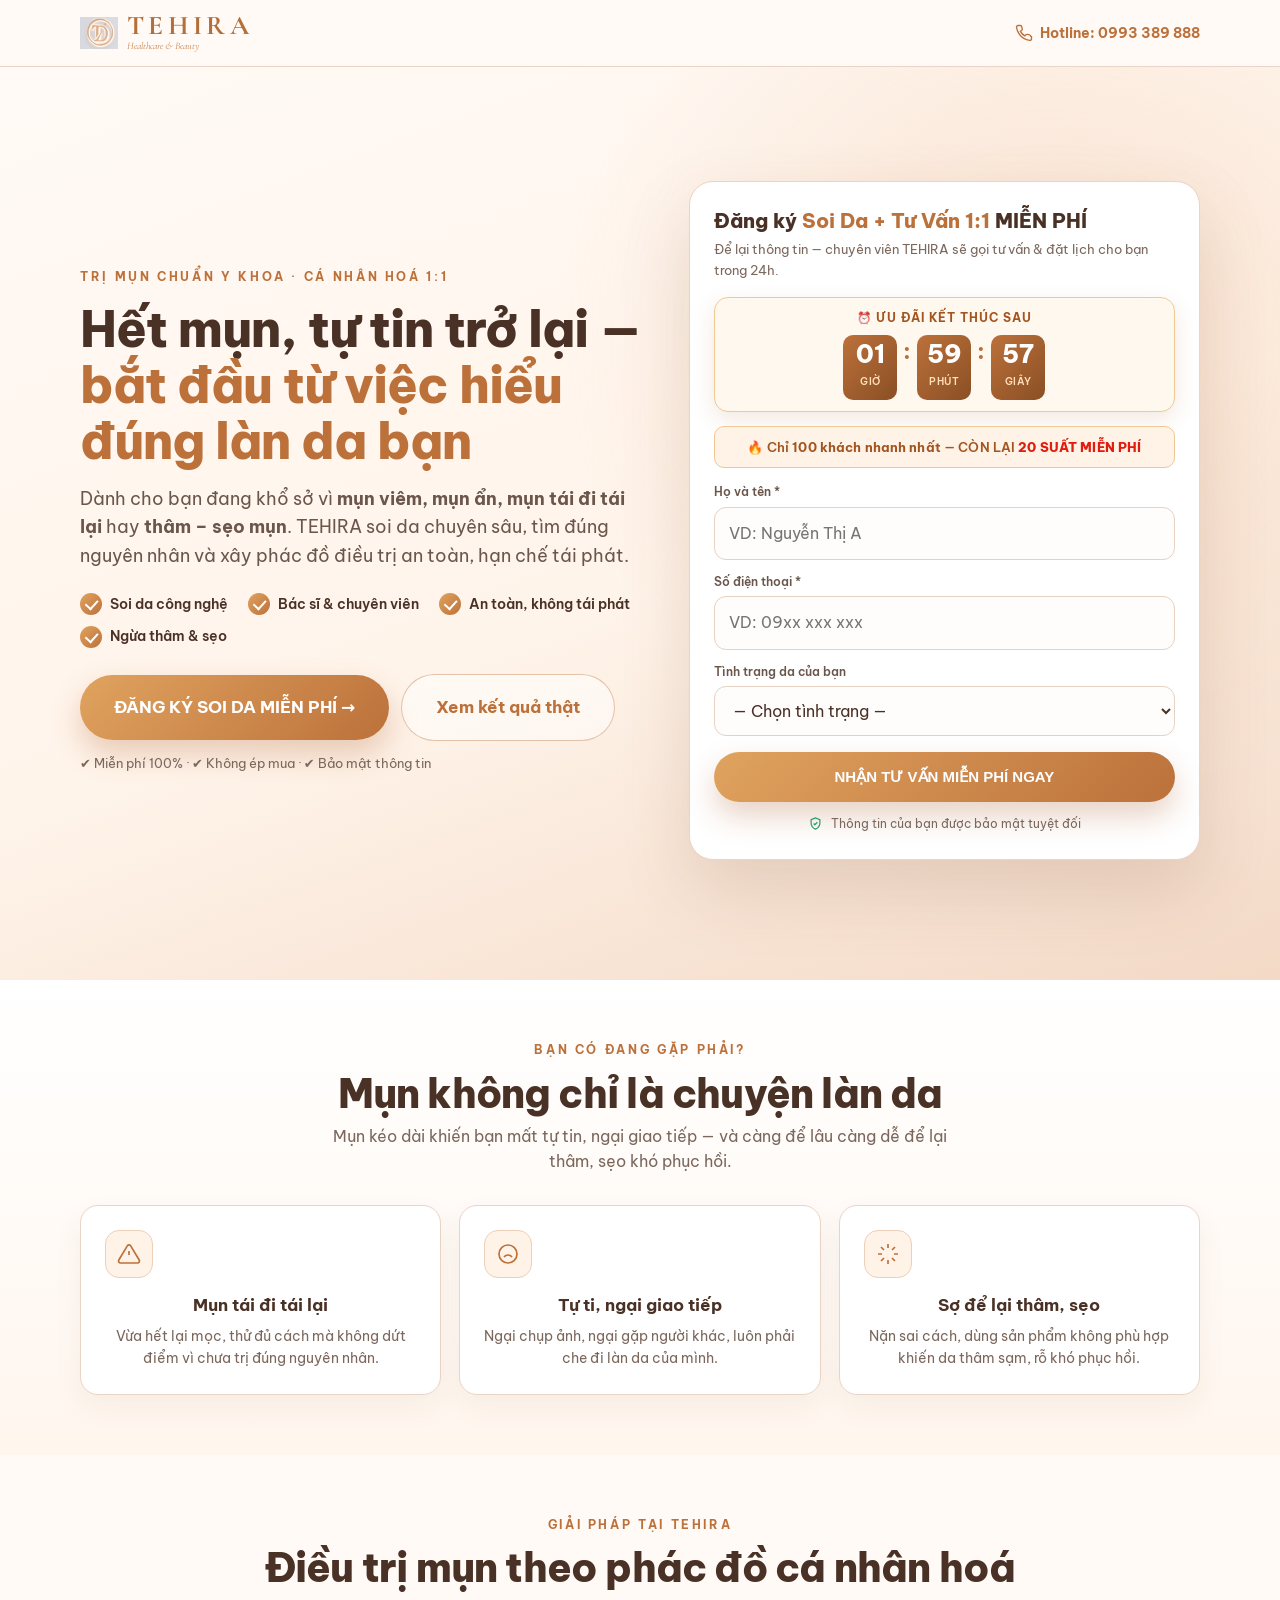
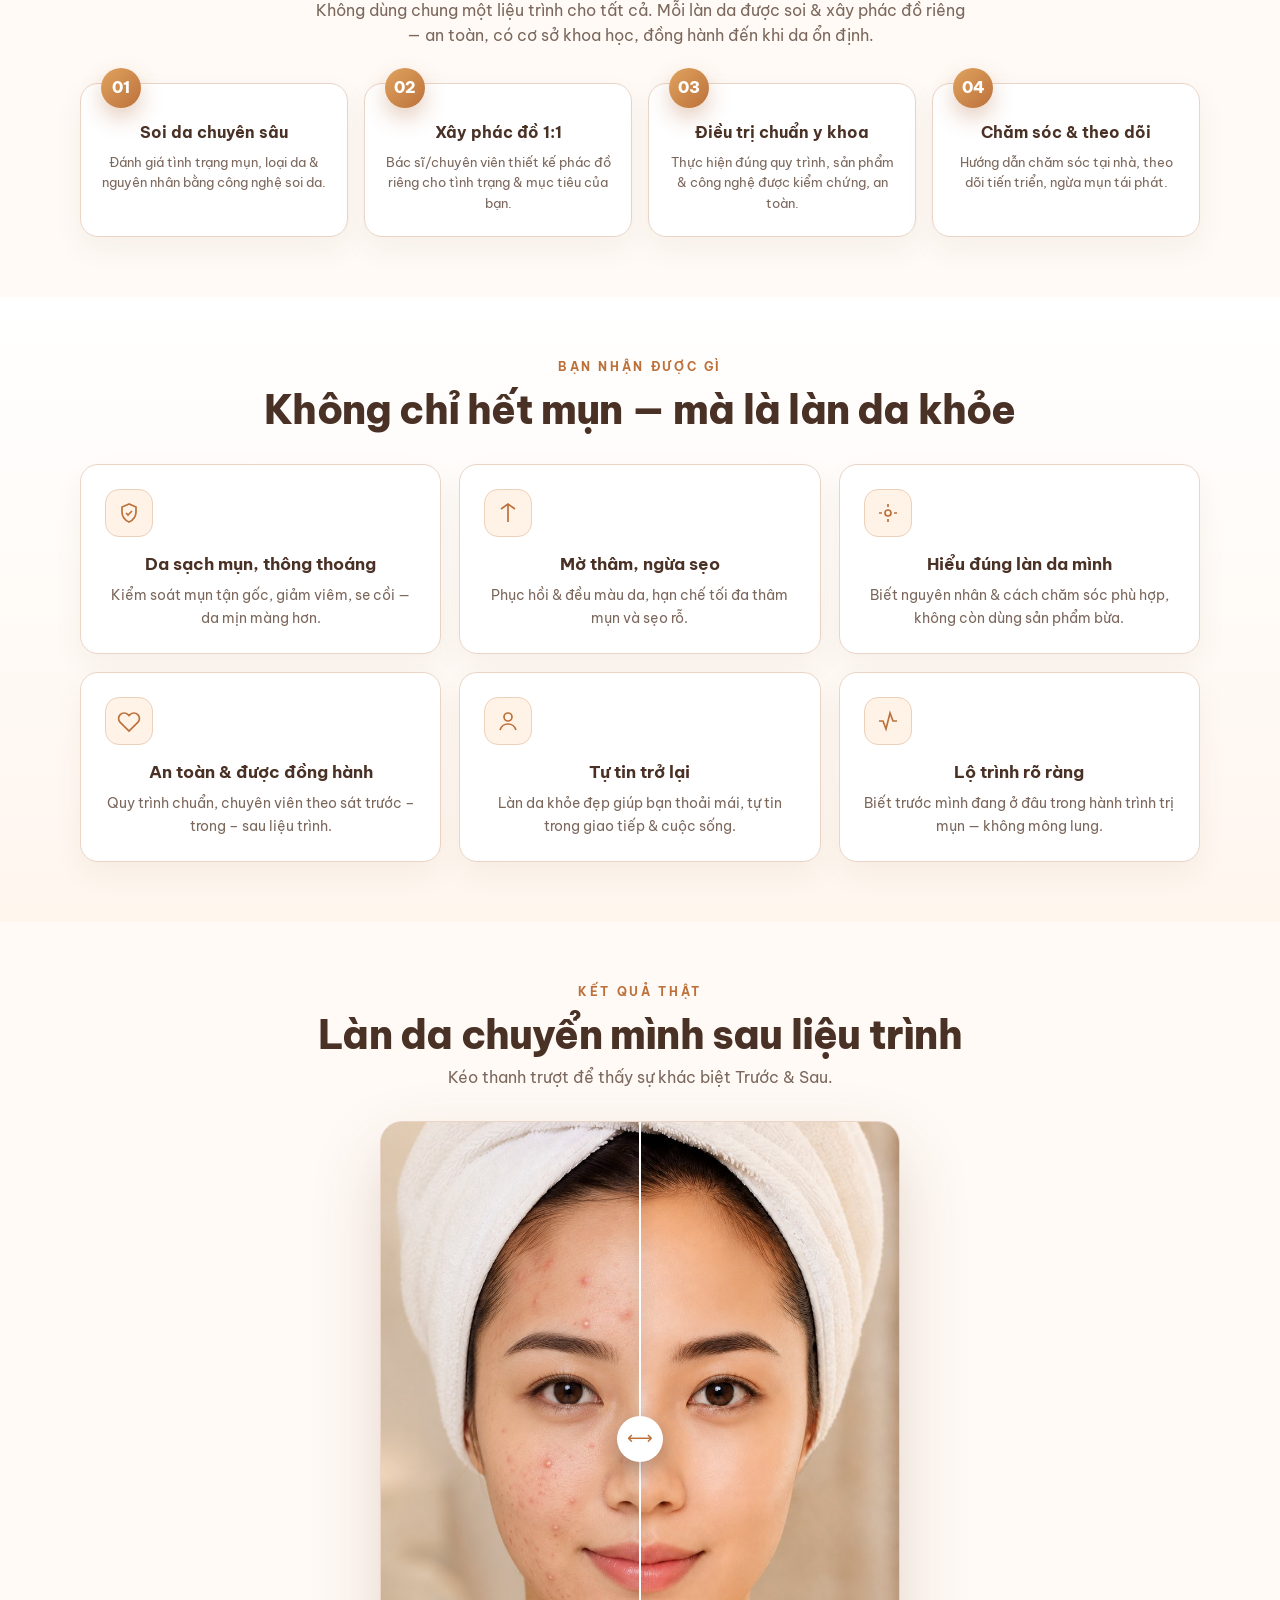
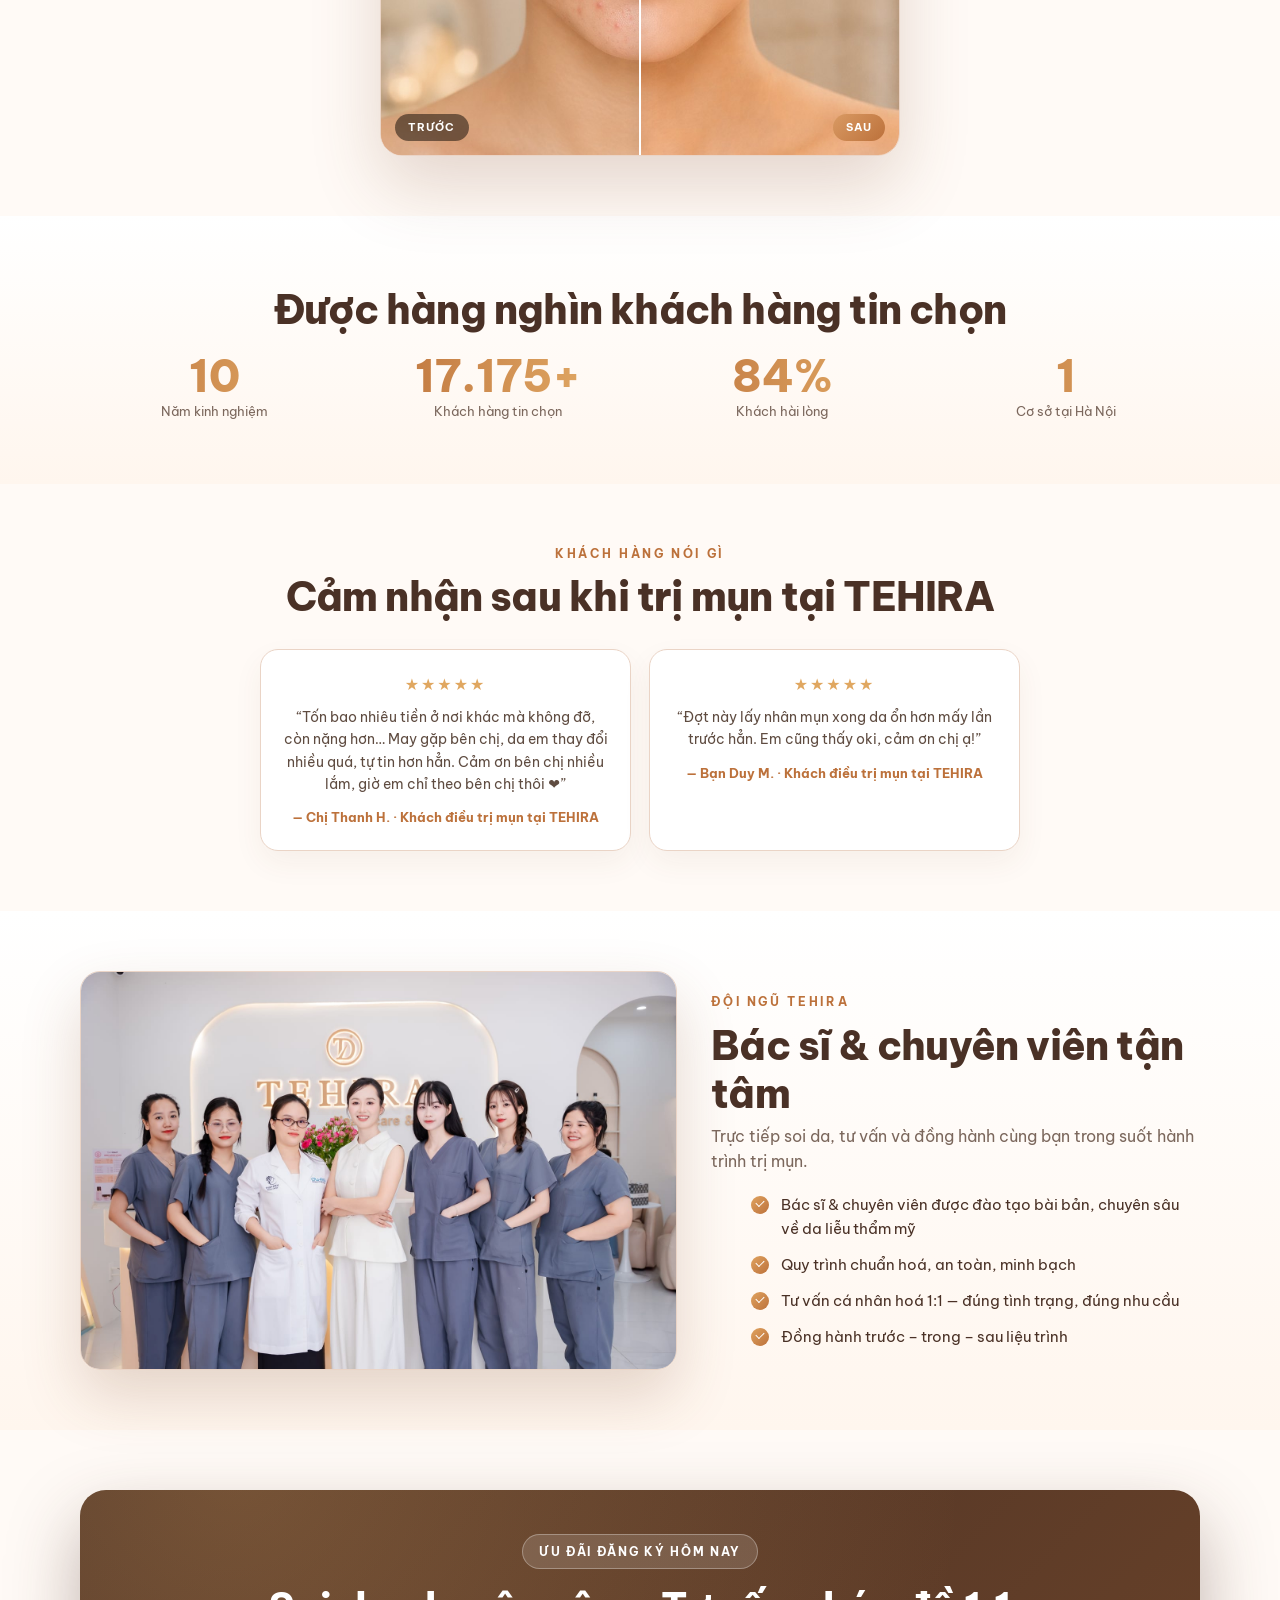
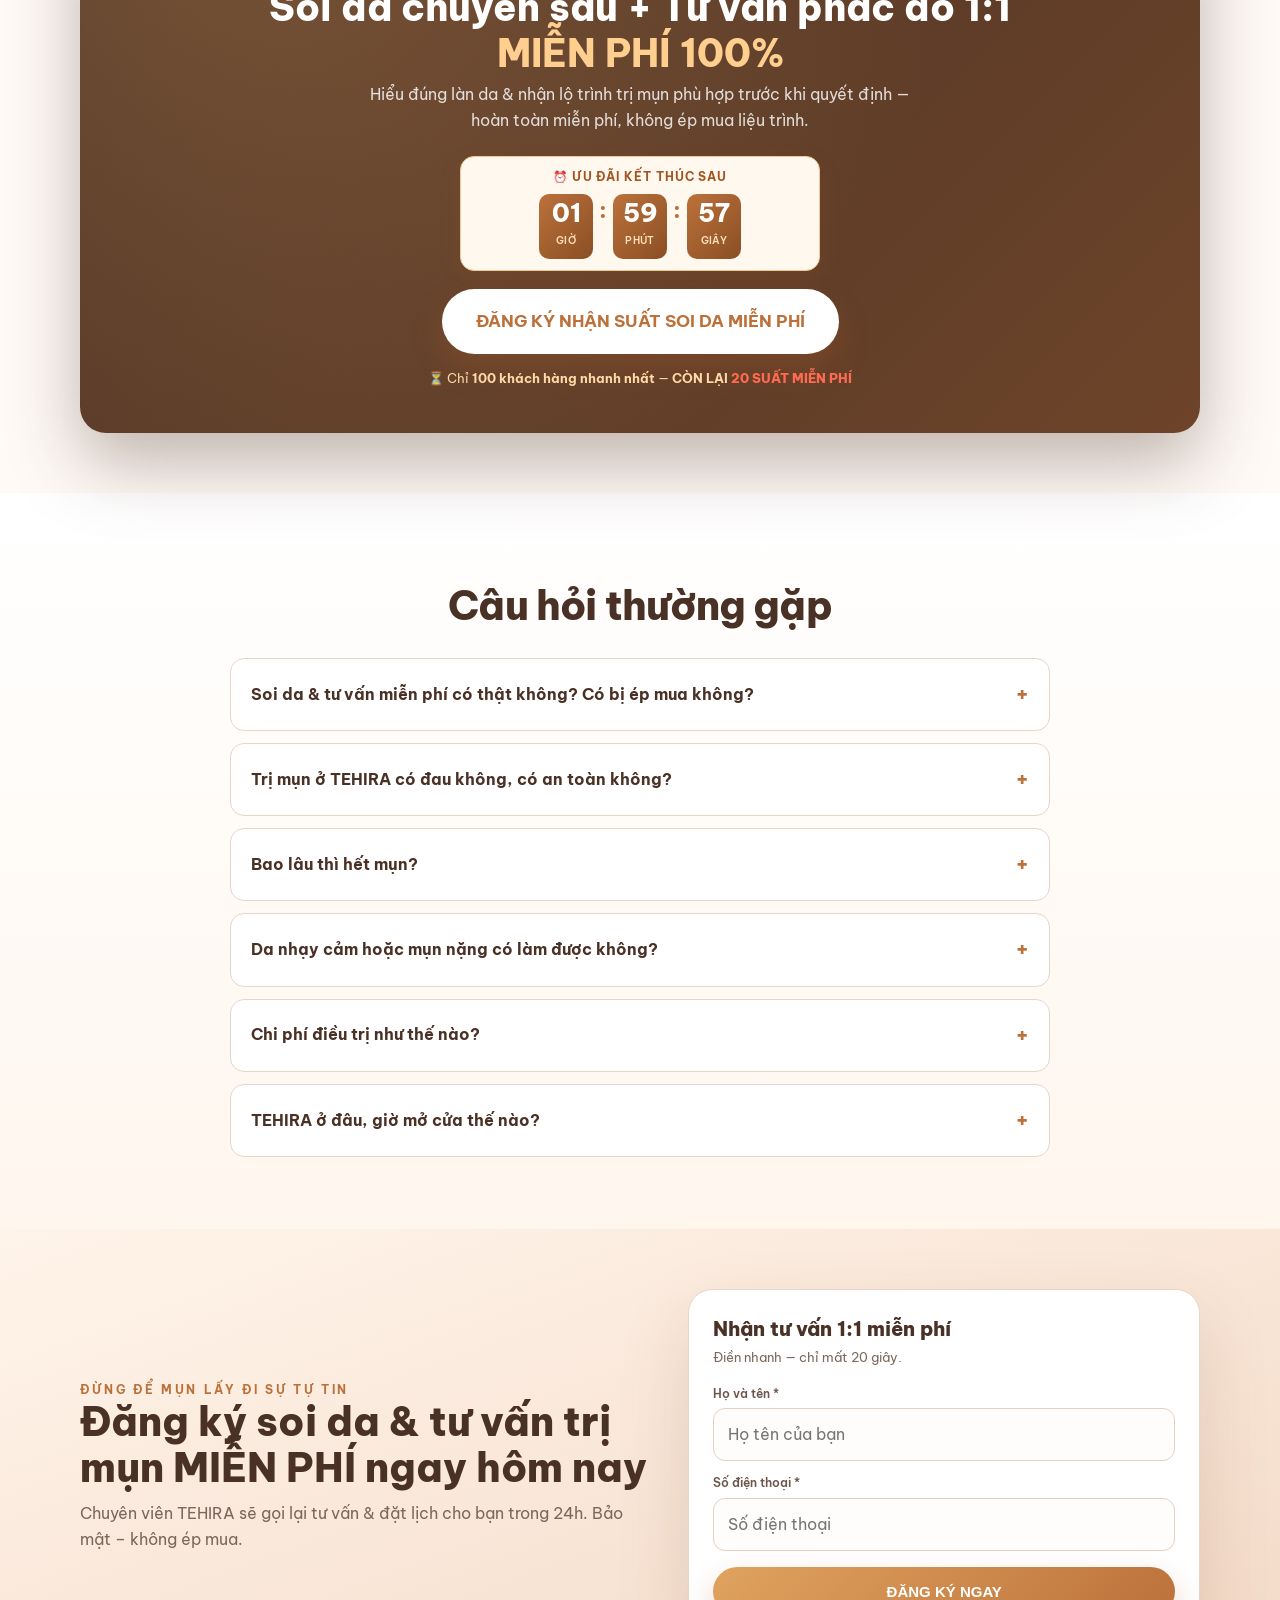
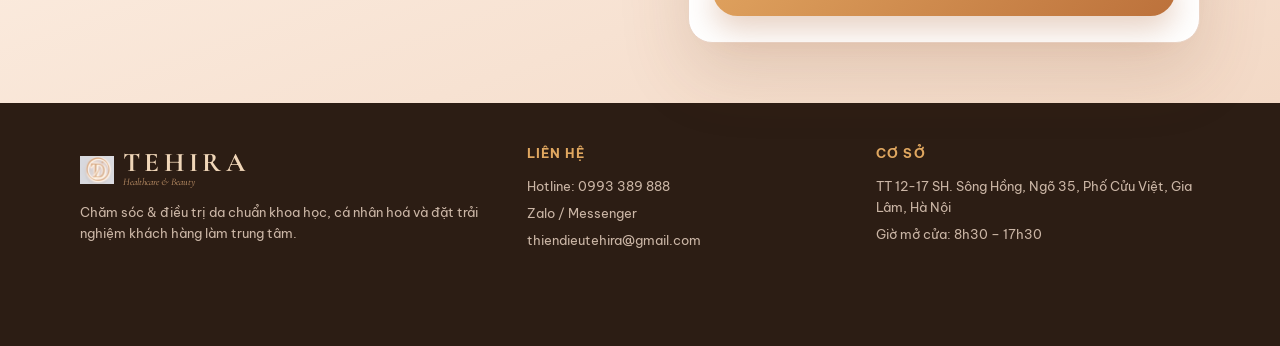
==== chamsocdamun/index.html @ 18433063 "Dien 2 review that (Thanh H. + Duy M.), bo chu giu cho, layout 2 the" ====
<!doctype html>
<html lang="vi">
<head>
<meta charset="utf-8">
<meta name="viewport" content="width=device-width, initial-scale=1">
<title>Trị Mụn Chuẩn Y Khoa | Soi Da & Tư Vấn 1:1 MIỄN PHÍ — TEHIRA</title>
<meta name="description" content="Đăng ký soi da chuyên sâu + tư vấn phác đồ trị mụn cá nhân hoá 1:1 MIỄN PHÍ cùng chuyên gia TEHIRA. An toàn, hạn chế tái phát, ngừa thâm sẹo.">
<meta name="theme-color" content="#fffaf6">
<style>
@import url('https://fonts.googleapis.com/css2?family=Be+Vietnam+Pro:wght@300;400;500;600;700;800&family=Cormorant+Garamond:wght@600;700&display=swap');
:root{--ivory:#fffaf6;--peach:#f5ded0;--gold:#c98954;--gold2:#bc713b;--brown:#4a3126;--muted:#7b675c;--line:#ead4c6;--ok:#2f9e6f}
*{box-sizing:border-box;margin:0}
html{scroll-behavior:smooth}
body{background:var(--ivory);color:var(--brown);font-family:'Be Vietnam Pro',system-ui,Arial,sans-serif;line-height:1.6;overflow-x:clip}
a{color:inherit;text-decoration:none}
img{max-width:100%;display:block}
.wrap{width:min(1120px,92vw);margin:auto}
.btn{display:inline-flex;align-items:center;justify-content:center;gap:8px;padding:16px 26px;border-radius:999px;background:linear-gradient(135deg,#e0a35f,#bc713b);color:#fff;font-weight:700;font-size:15px;border:0;cursor:pointer;box-shadow:0 14px 30px rgba(171,94,42,.28);transition:transform .18s ease,box-shadow .18s ease}
.btn:hover{transform:translateY(-2px);box-shadow:0 20px 40px rgba(171,94,42,.34)}
.btn.big{padding:19px 34px;font-size:17px}
.btn.ghost{background:rgba(255,255,255,.5);color:var(--gold2);border:1px solid rgba(188,113,59,.4);box-shadow:none}
.eyebrow{font-size:12px;font-weight:700;letter-spacing:.22em;color:var(--gold2);text-transform:uppercase}
h2.sec{font-family:'Be Vietnam Pro',sans-serif;font-weight:800;font-size:clamp(26px,4.4vw,40px);letter-spacing:-.02em;line-height:1.2;margin:10px 0 6px}
.center{text-align:center}
.muted{color:var(--muted)}

/* Header */
.top{position:sticky;top:0;z-index:60;background:rgba(255,250,246,.92);backdrop-filter:blur(14px);border-bottom:1px solid var(--line)}
.top .wrap{display:flex;align-items:center;justify-content:space-between;height:66px}
.brand{display:flex;align-items:center;gap:9px}
.brand img{width:38px;height:38px;object-fit:contain}
.brand b{font-family:'Cormorant Garamond',serif;font-size:27px;letter-spacing:.16em;color:#b66e39;line-height:1}
.brand small{display:block;font-family:'Cormorant Garamond',serif;font-style:italic;font-size:10px;color:#c5834e;margin-top:-3px}
.top .call{font-weight:700;font-size:14px;color:var(--gold2);display:flex;align-items:center;gap:7px}
.top .call svg{width:18px;height:18px}

/* Hero */
.hero{position:relative;overflow:hidden;background:
 radial-gradient(circle at 82% 30%,rgba(232,173,128,.28),transparent 40%),
 linear-gradient(160deg,#fffaf6,#fff4ea 55%,#f3d9c6)}
.hero .wrap{display:grid;grid-template-columns:1.05fr .95fr;gap:44px;align-items:center;padding:54px 0 60px}
.hero h1{font-size:clamp(30px,5vw,50px);font-weight:800;line-height:1.12;letter-spacing:-.02em;margin:14px 0 16px}
.hero h1 em{color:var(--gold2);font-style:normal}
.hero .sub{font-size:clamp(15px,2.2vw,18px);color:#6b564b;max-width:560px}
.ticks{display:flex;flex-wrap:wrap;gap:10px 20px;margin:22px 0 26px}
.tick{display:flex;align-items:center;gap:8px;font-size:14px;font-weight:600}
.tick i{width:22px;height:22px;border-radius:50%;background:linear-gradient(135deg,#e0a35f,#bc713b);display:grid;place-items:center;flex:0 0 auto}
.tick i::after{content:"";width:6px;height:10px;border-right:2px solid #fff;border-bottom:2px solid #fff;transform:rotate(42deg) translateY(-1px)}
.hero-cta{display:flex;flex-wrap:wrap;gap:12px;align-items:center}
.hero-note{font-size:13px;color:var(--muted);margin-top:12px}

/* Form card */
.form-card{background:#fff;border:1px solid var(--line);border-radius:24px;padding:26px 24px;box-shadow:0 30px 70px rgba(120,68,38,.16)}
.form-card h3{font-size:20px;font-weight:800;line-height:1.25}
.form-card .cap{font-size:13px;color:var(--muted);margin:6px 0 16px}
.field{margin-bottom:12px}
.field label{display:block;font-size:12px;font-weight:600;color:#6b564b;margin-bottom:5px}
.field input,.field select{width:100%;padding:13px 14px;border:1px solid #e6d1c2;border-radius:12px;font:inherit;color:var(--brown);background:#fffdfb;outline:none}
.field input:focus,.field select:focus{border-color:var(--gold);box-shadow:0 0 0 3px rgba(201,137,84,.14)}
.form-card .btn{width:100%;margin-top:4px}
.trust-row{display:flex;align-items:center;gap:8px;justify-content:center;font-size:12px;color:var(--muted);margin-top:12px}
.trust-row svg{width:15px;height:15px;color:var(--ok)}

/* Sections */
section{padding:60px 0}
.soft{background:linear-gradient(180deg,#fff,#fff6ee)}
.pain-grid,.ben-grid{display:grid;grid-template-columns:repeat(3,1fr);gap:18px;margin-top:30px}
.card{background:#fff;border:1px solid var(--line);border-radius:18px;padding:24px;box-shadow:0 12px 30px rgba(105,60,34,.06)}
.card .ic{width:48px;height:48px;border-radius:14px;background:#fff3e8;border:1px solid #ecd0b8;display:grid;place-items:center;color:var(--gold2);margin-bottom:14px}
.card .ic svg{width:24px;height:24px}
.card h4{font-size:17px;font-weight:700;margin-bottom:6px}
.card p{font-size:14px;color:var(--muted)}

/* Steps */
.steps{display:grid;grid-template-columns:repeat(4,1fr);gap:16px;margin-top:34px;counter-reset:s}
.step{position:relative;background:#fff;border:1px solid var(--line);border-radius:18px;padding:28px 20px 22px;box-shadow:0 12px 30px rgba(105,60,34,.06)}
.step::before{counter-increment:s;content:"0" counter(s);position:absolute;top:-16px;left:20px;width:40px;height:40px;border-radius:50%;background:linear-gradient(135deg,#e0a35f,#bc713b);color:#fff;font-weight:800;display:grid;place-items:center;box-shadow:0 10px 22px rgba(171,94,42,.3)}
.step h4{font-size:16px;font-weight:700;margin:8px 0 6px}
.step p{font-size:13px;color:var(--muted)}

/* Before/After */
.ba-wrap{max-width:520px;margin:30px auto 0}
.ba{position:relative;border-radius:22px;overflow:hidden;box-shadow:0 30px 70px rgba(120,68,38,.2);aspect-ratio:9/11;--pos:50%;cursor:ew-resize;user-select:none;touch-action:none;border:1px solid var(--line)}
.ba img{position:absolute;inset:0;width:100%;height:100%;object-fit:cover}
.ba .before{position:absolute;inset:0;clip-path:inset(0 calc(100% - var(--pos)) 0 0)}
.ba .div{position:absolute;top:0;bottom:0;left:var(--pos);width:2px;background:#fff;box-shadow:0 0 14px rgba(0,0,0,.3);transform:translateX(-1px)}
.ba .knob{position:absolute;top:50%;left:50%;transform:translate(-50%,-50%);width:46px;height:46px;border-radius:50%;background:#fff;color:var(--gold2);display:grid;place-items:center;font-size:18px;box-shadow:0 8px 22px rgba(0,0,0,.28)}
.ba .lb{position:absolute;bottom:14px;padding:5px 13px;border-radius:999px;font-size:11px;font-weight:700;letter-spacing:.1em;color:#fff}
.ba .lb.l{left:14px;background:rgba(30,20,14,.55)}
.ba .lb.r{right:14px;background:linear-gradient(135deg,#d99a63,#bc713b)}
.ba-note{text-align:center;font-size:12px;color:var(--muted);margin-top:12px}
.ph-badge{display:inline-block;background:#fff3cd;color:#8a6d1a;border:1px dashed #d9b64a;border-radius:8px;padding:4px 10px;font-size:12px;font-weight:600}

/* Stats */
.stats{display:grid;grid-template-columns:repeat(4,1fr);gap:16px;margin-top:20px}
.stat{text-align:center}
.stat b{display:block;font-weight:800;font-size:clamp(28px,4.4vw,44px);background:linear-gradient(92deg,#bc713b,#e6b06a);-webkit-background-clip:text;background-clip:text;color:transparent;line-height:1}
.stat span{font-size:13px;color:var(--muted)}

/* Team */
.team{display:grid;grid-template-columns:1.1fr .9fr;gap:34px;align-items:center}
.team img{border-radius:20px;box-shadow:0 26px 60px rgba(120,68,38,.2);border:1px solid var(--line)}
.team ul{list-style:none;margin:18px 0 0;display:grid;gap:12px}
.team li{position:relative;padding-left:30px;font-size:15px}
.team li::before{content:"";position:absolute;left:0;top:3px;width:18px;height:18px;border-radius:50%;background:linear-gradient(135deg,#e0a35f,#bc713b)}
.team li::after{content:"";position:absolute;left:5px;top:7px;width:7px;height:4px;border-left:1.6px solid #fff;border-bottom:1.6px solid #fff;transform:rotate(-45deg)}

/* Reviews */
.rev-grid{display:grid;grid-template-columns:repeat(2,1fr);gap:18px;margin-top:28px;max-width:760px;margin-left:auto;margin-right:auto}
.rev{background:#fff;border:1px solid var(--line);border-radius:18px;padding:22px;box-shadow:0 12px 30px rgba(105,60,34,.06)}
.rev .stars{color:#e0a760;letter-spacing:2px;margin-bottom:8px}
.rev p{font-size:14px;color:#5f4c41}
.rev .who{margin-top:12px;font-size:13px;font-weight:700;color:var(--gold2)}

/* Offer */
.offer{background:linear-gradient(135deg,#4a3126,#6d4429);color:#fff;border-radius:26px;padding:44px 34px;text-align:center;box-shadow:0 30px 70px rgba(74,49,38,.35);position:relative;overflow:hidden}
.offer::before{content:"";position:absolute;inset:-40%;background:radial-gradient(circle at 30% 20%,rgba(224,167,96,.28),transparent 45%)}
.offer *{position:relative}
.offer .tag{display:inline-block;background:rgba(255,255,255,.14);border:1px solid rgba(255,255,255,.3);padding:7px 16px;border-radius:999px;font-size:12px;font-weight:700;letter-spacing:.14em}
.offer h3{font-size:clamp(24px,4vw,38px);font-weight:800;margin:16px 0 6px;line-height:1.2}
.offer .free{color:#ffcf8f}
.offer p{color:rgba(255,255,255,.82);max-width:560px;margin:0 auto 22px}
.offer .btn{background:#fff;color:var(--gold2)}
.offer .scar{margin-top:14px;font-size:13px;color:#ffd9a8}

/* FAQ */
.faq{max-width:820px;margin:28px auto 0}
.qa{border:1px solid var(--line);border-radius:14px;margin-bottom:12px;background:#fff;overflow:hidden}
.qa button{width:100%;text-align:left;padding:18px 20px;background:none;border:0;font:inherit;font-weight:700;color:var(--brown);cursor:pointer;display:flex;justify-content:space-between;gap:12px;align-items:center}
.qa button span.x{color:var(--gold2);font-size:22px;transition:transform .25s}
.qa .a{max-height:0;overflow:hidden;transition:max-height .3s ease;color:var(--muted);font-size:14px}
.qa .a div{padding:0 20px 18px}
.qa.open .a{max-height:320px}
.qa.open button span.x{transform:rotate(45deg)}

/* Final CTA */
.final{background:linear-gradient(160deg,#fff4ea,#f3d9c6)}
.final .wrap{display:grid;grid-template-columns:1fr .9fr;gap:40px;align-items:center}
.final h2{font-size:clamp(26px,4vw,40px);font-weight:800;line-height:1.15}

/* Footer */
footer{background:#2c1d14;color:#e9d6c7;padding:40px 0 90px}
footer .wrap{display:grid;grid-template-columns:1.3fr 1fr 1fr;gap:26px}
footer h5{color:#e0a760;font-size:13px;letter-spacing:.08em;text-transform:uppercase;margin-bottom:12px}
footer a,footer p{display:block;font-size:13px;color:#cbb6a6;margin:6px 0}
footer .brand b{color:#f0d6b8}
footer .brand small{color:#c99a6e}

/* Sticky mobile CTA */
.mbar{position:fixed;left:0;right:0;bottom:0;z-index:70;display:none;gap:10px;padding:10px 14px;background:rgba(255,250,246,.96);backdrop-filter:blur(12px);border-top:1px solid var(--line)}
.mbar a,.mbar button{flex:1}
.mbar .zalo{background:rgba(255,255,255,.6);color:var(--gold2);border:1px solid rgba(188,113,59,.4);box-shadow:none}

/* Reveal */
.js [data-rev]{opacity:0;transform:translateY(26px);transition:opacity .8s ease,transform .8s ease}
.js [data-rev].in{opacity:1;transform:none}
@media(prefers-reduced-motion:reduce){.js [data-rev]{opacity:1!important;transform:none!important}}

/* Modal */
.modal{position:fixed;inset:0;z-index:100;display:none;align-items:center;justify-content:center;background:rgba(40,24,14,.55);padding:20px}
.modal.show{display:flex}
.modal .box{background:#fff;border-radius:22px;padding:34px 28px;max-width:420px;text-align:center;box-shadow:0 30px 80px rgba(0,0,0,.3)}
.modal .ok{width:66px;height:66px;border-radius:50%;background:#e9f7ef;color:var(--ok);display:grid;place-items:center;margin:0 auto 16px}
.modal .ok svg{width:34px;height:34px}
.modal h3{font-size:22px;font-weight:800;margin-bottom:8px}
.modal p{color:var(--muted);font-size:14px;margin-bottom:18px}

@media(max-width:900px){
 .hero .wrap{grid-template-columns:1fr;gap:28px;padding:34px 0 40px}
 .pain-grid,.ben-grid,.rev-grid{grid-template-columns:1fr}
 .steps{grid-template-columns:1fr 1fr}
 .stats{grid-template-columns:1fr 1fr;gap:26px 16px}
 .team,.final .wrap{grid-template-columns:1fr}
 footer .wrap{grid-template-columns:1fr 1fr}
 .top .call span{display:none}
 .mbar{display:flex}
 body{padding-bottom:74px}
}
.hot{background:#fff3e8;border:1px solid #f0c893;color:#a3541f;font-size:13px;font-weight:600;text-align:center;padding:10px 12px;border-radius:10px;margin-bottom:14px;letter-spacing:.01em}
.cd{background:#fff8ef;border:1px solid #f0c893;border-radius:14px;padding:11px 10px;margin-bottom:14px;text-align:center;box-shadow:0 8px 22px rgba(171,94,42,.14)}
.cd-label{font-size:11.5px;font-weight:700;letter-spacing:.08em;color:#a3541f;margin-bottom:8px}
.cd-time{display:flex;justify-content:center;align-items:flex-start;gap:6px}
.cd-box{background:linear-gradient(135deg,#bc713b,#8a4f24);border-radius:10px;padding:7px 4px;min-width:54px}
.cd-box b{display:block;font-size:25px;font-weight:800;line-height:1;color:#fff;font-variant-numeric:tabular-nums}
.cd-box span{font-size:9.5px;font-weight:600;letter-spacing:.05em;color:#ffe0b8}
.cd-sep{font-size:22px;font-weight:800;color:#bc713b;line-height:1.5}
footer a,footer p{overflow-wrap:anywhere;word-break:break-word}
.mbar .btn{padding:14px 8px;font-size:14px}
@media(max-width:410px){footer .wrap{grid-template-columns:1fr}}

/* Social proof toast + so suat con lai */
.slots{color:#e11d0f;font-weight:800;white-space:nowrap}
.offer .slots{color:#ff6a52}
.sp{position:fixed;left:16px;bottom:16px;z-index:80;max-width:300px;background:#fff;border:1px solid var(--line);border-radius:14px;box-shadow:0 16px 40px rgba(120,68,38,.22);padding:11px 14px 11px 11px;display:flex;gap:10px;align-items:center;transform:translateY(170%);opacity:0;transition:transform .5s cubic-bezier(.2,.8,.2,1),opacity .5s;pointer-events:none}
.sp.show{transform:none;opacity:1}
.sp .av{width:40px;height:40px;border-radius:50%;background:linear-gradient(135deg,#e0a35f,#bc713b);color:#fff;display:grid;place-items:center;font-weight:800;font-size:16px;flex:0 0 auto}
.sp .tx{font-size:12.5px;line-height:1.42;color:#5f4c41}
.sp .tx b{color:var(--brown)}
.sp .t{color:var(--muted);font-size:11px;display:flex;align-items:center;gap:5px;margin-top:3px}
.sp .t::before{content:"";width:6px;height:6px;border-radius:50%;background:var(--ok)}
@media(max-width:900px){
 .sp{top:74px;bottom:auto;left:auto;right:8px;max-width:230px;padding:8px 10px 8px 8px;gap:8px;border-radius:12px;transform:translateY(-180%)}
 .sp .av{width:30px;height:30px;font-size:13px}
 .sp .tx{font-size:11px;line-height:1.35}
 .sp .t{font-size:9.5px;margin-top:2px}
 .sp.show{transform:none}
}
</style>
</head>
<body>

<!-- ===== HEADER ===== -->
<header class="top">
  <div class="wrap">
    <a class="brand" href="#"><img src="/assets/tehira-mark.png" alt="TEHIRA"><div><b>TEHIRA</b><small>Healthcare &amp; Beauty</small></div></a>
    <a class="call" href="tel:0993389888"><svg viewBox="0 0 24 24" fill="none" stroke="currentColor" stroke-width="1.8"><path d="M22 16.9v3a2 2 0 0 1-2.2 2 19.8 19.8 0 0 1-8.6-3.1 19.5 19.5 0 0 1-6-6A19.8 19.8 0 0 1 2 4.2 2 2 0 0 1 4 2h3a2 2 0 0 1 2 1.7c.1.9.3 1.8.6 2.6a2 2 0 0 1-.5 2.1L7.1 9.9a16 16 0 0 0 6 6l1.5-1.5a2 2 0 0 1 2.1-.5c.8.3 1.7.5 2.6.6a2 2 0 0 1 1.7 2Z"/></svg><span>Hotline: 0993 389 888</span></a>
  </div>
</header>

<!-- ===== HERO + FORM ===== -->
<section class="hero">
  <div class="wrap">
    <div>
      <div class="eyebrow">Trị mụn chuẩn y khoa · Cá nhân hoá 1:1</div>
      <h1>Hết mụn, tự tin trở lại —<br><em>bắt đầu từ việc hiểu đúng làn da bạn</em></h1>
      <p class="sub">Dành cho bạn đang khổ sở vì <b>mụn viêm, mụn ẩn, mụn tái đi tái lại</b> hay <b>thâm – sẹo mụn</b>. TEHIRA soi da chuyên sâu, tìm đúng nguyên nhân và xây phác đồ điều trị an toàn, hạn chế tái phát.</p>
      <div class="ticks">
        <div class="tick"><i></i>Soi da công nghệ</div>
        <div class="tick"><i></i>Bác sĩ &amp; chuyên viên</div>
        <div class="tick"><i></i>An toàn, không tái phát</div>
        <div class="tick"><i></i>Ngừa thâm &amp; sẹo</div>
      </div>
      <div class="hero-cta">
        <a class="btn big" href="#dangky">ĐĂNG KÝ SOI DA MIỄN PHÍ →</a>
        <a class="btn ghost big" href="#ketqua">Xem kết quả thật</a>
      </div>
      <p class="hero-note">✔ Miễn phí 100% · ✔ Không ép mua · ✔ Bảo mật thông tin</p>
    </div>

    <!-- FORM (khối chuyển đổi chính) -->
    <div class="form-card" id="dangky" data-rev>
      <h3>Đăng ký <span style="color:var(--gold2)">Soi Da + Tư Vấn 1:1</span> MIỄN PHÍ</h3>
      <p class="cap">Để lại thông tin — chuyên viên TEHIRA sẽ gọi tư vấn &amp; đặt lịch cho bạn trong 24h.</p><div class="cd" data-countdown><div class="cd-label">⏰ ƯU ĐÃI KẾT THÚC SAU</div><div class="cd-time"><div class="cd-box"><b data-h>00</b><span>GIỜ</span></div><div class="cd-sep">:</div><div class="cd-box"><b data-m>00</b><span>PHÚT</span></div><div class="cd-sep">:</div><div class="cd-box"><b data-s>00</b><span>GIÂY</span></div></div></div><div class="hot">🔥 Chỉ <b>100 khách nhanh nhất</b> — CÒN LẠI <b class="slots"><span data-slots>20</span> SUẤT MIỄN PHÍ</b></div>
      <form id="leadForm" novalidate>
        <div class="field">
          <label>Họ và tên *</label>
          <input name="hoten" type="text" placeholder="VD: Nguyễn Thị A" required>
        </div>
        <div class="field">
          <label>Số điện thoại *</label>
          <input name="sdt" type="tel" inputmode="numeric" placeholder="VD: 09xx xxx xxx" required>
        </div>
        <div class="field">
          <label>Tình trạng da của bạn</label>
          <select name="tinhtrang">
            <option value="">— Chọn tình trạng —</option>
            <option>Mụn viêm / mụn sưng đỏ</option>
            <option>Mụn ẩn / mụn đầu đen</option>
            <option>Mụn tái đi tái lại</option>
            <option>Thâm &amp; sẹo rỗ sau mụn</option>
            <option>Chưa rõ, cần tư vấn</option>
          </select>
        </div>
        <button class="btn" type="submit">NHẬN TƯ VẤN MIỄN PHÍ NGAY</button>
      </form>
      <div class="trust-row"><svg viewBox="0 0 24 24" fill="none" stroke="currentColor" stroke-width="2"><path d="M12 3 5 6v5c0 4.7 2.8 8.1 7 10 4.2-1.9 7-5.3 7-10V6l-7-3Z"/><path d="m9 12 2 2 4-4"/></svg>Thông tin của bạn được bảo mật tuyệt đối</div>
    </div>
  </div>
</section>

<!-- ===== NỖI ĐAU ===== -->
<section class="soft">
  <div class="wrap center">
    <div class="eyebrow" data-rev>Bạn có đang gặp phải?</div>
    <h2 class="sec" data-rev>Mụn không chỉ là chuyện làn da</h2>
    <p class="muted" data-rev style="max-width:640px;margin:auto">Mụn kéo dài khiến bạn mất tự tin, ngại giao tiếp — và càng để lâu càng dễ để lại thâm, sẹo khó phục hồi.</p>
    <div class="pain-grid">
      <div class="card" data-rev><div class="ic"><svg viewBox="0 0 24 24" fill="none" stroke="currentColor" stroke-width="1.7"><path d="M12 9v4M12 17h.01M10.3 3.9 1.8 18a2 2 0 0 0 1.7 3h17a2 2 0 0 0 1.7-3L13.7 3.9a2 2 0 0 0-3.4 0Z"/></svg></div><h4>Mụn tái đi tái lại</h4><p>Vừa hết lại mọc, thử đủ cách mà không dứt điểm vì chưa trị đúng nguyên nhân.</p></div>
      <div class="card" data-rev><div class="ic"><svg viewBox="0 0 24 24" fill="none" stroke="currentColor" stroke-width="1.7"><circle cx="12" cy="12" r="9"/><path d="M8 15s1.5-2 4-2 4 2 4 2M9 9h.01M15 9h.01"/></svg></div><h4>Tự ti, ngại giao tiếp</h4><p>Ngại chụp ảnh, ngại gặp người khác, luôn phải che đi làn da của mình.</p></div>
      <div class="card" data-rev><div class="ic"><svg viewBox="0 0 24 24" fill="none" stroke="currentColor" stroke-width="1.7"><path d="M12 2v4M12 18v4M2 12h4M18 12h4M5 5l3 3M16 16l3 3M19 5l-3 3M8 16l-3 3"/></svg></div><h4>Sợ để lại thâm, sẹo</h4><p>Nặn sai cách, dùng sản phẩm không phù hợp khiến da thâm sạm, rỗ khó phục hồi.</p></div>
    </div>
  </div>
</section>

<!-- ===== GIẢI PHÁP / QUY TRÌNH ===== -->
<section>
  <div class="wrap center">
    <div class="eyebrow" data-rev>Giải pháp tại TEHIRA</div>
    <h2 class="sec" data-rev>Điều trị mụn theo phác đồ cá nhân hoá</h2>
    <p class="muted" data-rev style="max-width:660px;margin:auto">Không dùng chung một liệu trình cho tất cả. Mỗi làn da được soi &amp; xây phác đồ riêng — an toàn, có cơ sở khoa học, đồng hành đến khi da ổn định.</p>
    <div class="steps">
      <div class="step" data-rev><h4>Soi da chuyên sâu</h4><p>Đánh giá tình trạng mụn, loại da &amp; nguyên nhân bằng công nghệ soi da.</p></div>
      <div class="step" data-rev><h4>Xây phác đồ 1:1</h4><p>Bác sĩ/chuyên viên thiết kế phác đồ riêng cho tình trạng &amp; mục tiêu của bạn.</p></div>
      <div class="step" data-rev><h4>Điều trị chuẩn y khoa</h4><p>Thực hiện đúng quy trình, sản phẩm &amp; công nghệ được kiểm chứng, an toàn.</p></div>
      <div class="step" data-rev><h4>Chăm sóc &amp; theo dõi</h4><p>Hướng dẫn chăm sóc tại nhà, theo dõi tiến triển, ngừa mụn tái phát.</p></div>
    </div>
  </div>
</section>

<!-- ===== LỢI ÍCH ===== -->
<section class="soft">
  <div class="wrap center">
    <div class="eyebrow" data-rev>Bạn nhận được gì</div>
    <h2 class="sec" data-rev>Không chỉ hết mụn — mà là làn da khỏe</h2>
    <div class="ben-grid">
      <div class="card" data-rev><div class="ic"><svg viewBox="0 0 24 24" fill="none" stroke="currentColor" stroke-width="1.7"><path d="M12 3 5 6v5c0 4.7 2.8 8.1 7 10 4.2-1.9 7-5.3 7-10V6l-7-3Z"/><path d="m9 12 2 2 4-4"/></svg></div><h4>Da sạch mụn, thông thoáng</h4><p>Kiểm soát mụn tận gốc, giảm viêm, se cồi — da mịn màng hơn.</p></div>
      <div class="card" data-rev><div class="ic"><svg viewBox="0 0 24 24" fill="none" stroke="currentColor" stroke-width="1.7"><path d="M12 3v18M5 8l7-5 7 5"/></svg></div><h4>Mờ thâm, ngừa sẹo</h4><p>Phục hồi &amp; đều màu da, hạn chế tối đa thâm mụn và sẹo rỗ.</p></div>
      <div class="card" data-rev><div class="ic"><svg viewBox="0 0 24 24" fill="none" stroke="currentColor" stroke-width="1.7"><circle cx="12" cy="12" r="3"/><path d="M12 3v3M12 18v3M3 12h3M18 12h3"/></svg></div><h4>Hiểu đúng làn da mình</h4><p>Biết nguyên nhân &amp; cách chăm sóc phù hợp, không còn dùng sản phẩm bừa.</p></div>
      <div class="card" data-rev><div class="ic"><svg viewBox="0 0 24 24" fill="none" stroke="currentColor" stroke-width="1.7"><path d="M20.8 5.6a5.5 5.5 0 0 0-7.8 0L12 6.6l-1-1a5.5 5.5 0 1 0-7.8 7.8L12 22l8.8-8.6a5.5 5.5 0 0 0 0-7.8Z"/></svg></div><h4>An toàn &amp; được đồng hành</h4><p>Quy trình chuẩn, chuyên viên theo sát trước – trong – sau liệu trình.</p></div>
      <div class="card" data-rev><div class="ic"><svg viewBox="0 0 24 24" fill="none" stroke="currentColor" stroke-width="1.7"><circle cx="12" cy="8" r="4"/><path d="M4 21c1.4-4.2 4-6 8-6s6.6 1.8 8 6"/></svg></div><h4>Tự tin trở lại</h4><p>Làn da khỏe đẹp giúp bạn thoải mái, tự tin trong giao tiếp &amp; cuộc sống.</p></div>
      <div class="card" data-rev><div class="ic"><svg viewBox="0 0 24 24" fill="none" stroke="currentColor" stroke-width="1.7"><path d="M3 12h4l3 8 4-16 3 8h4"/></svg></div><h4>Lộ trình rõ ràng</h4><p>Biết trước mình đang ở đâu trong hành trình trị mụn — không mông lung.</p></div>
    </div>
  </div>
</section>

<!-- ===== BẰNG CHỨNG: TRƯỚC/SAU ===== -->
<section id="ketqua">
  <div class="wrap center">
    <div class="eyebrow" data-rev>Kết quả thật</div>
    <h2 class="sec" data-rev>Làn da chuyển mình sau liệu trình</h2>
    <p class="muted" data-rev>Kéo thanh trượt để thấy sự khác biệt Trước &amp; Sau.</p>
    <div class="ba-wrap" data-rev>
      <div class="ba" id="ba">
        <img class="after" src="/assets/skin-after.jpg" alt="Sau điều trị">
        <div class="before"><img src="/assets/skin-before.jpg" alt="Trước điều trị"></div>
        <div class="div"><span class="knob">⟷</span></div>
        <span class="lb l">TRƯỚC</span><span class="lb r">SAU</span>
      </div>
      
    </div>
  </div>
</section>

<!-- ===== SỐ LIỆU ===== -->
<section class="soft">
  <div class="wrap center">
    <h2 class="sec" data-rev>Được hàng nghìn khách hàng tin chọn</h2>
    <div class="stats" data-rev>
      <div class="stat"><b data-count="12" data-suf="">0</b><span>Năm kinh nghiệm</span></div>
      <div class="stat"><b data-count="20000" data-suf="+">0</b><span>Khách hàng tin chọn</span></div>
      <div class="stat"><b data-count="98" data-suf="%">0</b><span>Khách hài lòng</span></div>
      <div class="stat"><b data-count="1" data-suf="">0</b><span>Cơ sở tại Hà Nội</span></div>
    </div>
    
  </div>
</section>

<!-- ===== REVIEWS ===== -->
<section>
  <div class="wrap center">
    <div class="eyebrow" data-rev>Khách hàng nói gì</div>
    <h2 class="sec" data-rev>Cảm nhận sau khi trị mụn tại TEHIRA</h2>
    <div class="rev-grid">
      <div class="rev" data-rev><div class="stars">★★★★★</div><p>“Tốn bao nhiêu tiền ở nơi khác mà không đỡ, còn nặng hơn… May gặp bên chị, da em thay đổi nhiều quá, tự tin hơn hẳn. Cảm ơn bên chị nhiều lắm, giờ em chỉ theo bên chị thôi ❤️”</p><div class="who">— Chị Thanh H. · Khách điều trị mụn tại TEHIRA</div></div>
      <div class="rev" data-rev><div class="stars">★★★★★</div><p>“Đợt này lấy nhân mụn xong da ổn hơn mấy lần trước hẳn. Em cũng thấy oki, cảm ơn chị ạ!”</p><div class="who">— Bạn Duy M. · Khách điều trị mụn tại TEHIRA</div></div>
    </div>
  </div>
</section>

<!-- ===== ĐỘI NGŨ ===== -->
<section class="soft">
  <div class="wrap team">
    <img src="/assets/team.jpg" alt="Đội ngũ TEHIRA" data-rev>
    <div data-rev>
      <div class="eyebrow">Đội ngũ TEHIRA</div>
      <h2 class="sec">Bác sĩ &amp; chuyên viên tận tâm</h2>
      <p class="muted">Trực tiếp soi da, tư vấn và đồng hành cùng bạn trong suốt hành trình trị mụn.</p>
      <ul>
        <li>Bác sĩ &amp; chuyên viên được đào tạo bài bản, chuyên sâu về da liễu thẩm mỹ</li>
        <li>Quy trình chuẩn hoá, an toàn, minh bạch</li>
        <li>Tư vấn cá nhân hoá 1:1 — đúng tình trạng, đúng nhu cầu</li>
        <li>Đồng hành trước – trong – sau liệu trình</li>
      </ul>
    </div>
  </div>
</section>

<!-- ===== OFFER ===== -->
<section>
  <div class="wrap">
    <div class="offer" data-rev>
      <span class="tag">ƯU ĐÃI ĐĂNG KÝ HÔM NAY</span>
      <h3>Soi da chuyên sâu + Tư vấn phác đồ 1:1<br><span class="free">MIỄN PHÍ 100%</span></h3>
      <p>Hiểu đúng làn da &amp; nhận lộ trình trị mụn phù hợp trước khi quyết định — hoàn toàn miễn phí, không ép mua liệu trình.</p>
      <div style="max-width:360px;margin:0 auto 18px"><div class="cd" data-countdown><div class="cd-label">⏰ ƯU ĐÃI KẾT THÚC SAU</div><div class="cd-time"><div class="cd-box"><b data-h>00</b><span>GIỜ</span></div><div class="cd-sep">:</div><div class="cd-box"><b data-m>00</b><span>PHÚT</span></div><div class="cd-sep">:</div><div class="cd-box"><b data-s>00</b><span>GIÂY</span></div></div></div></div><a class="btn big" href="#dangky">ĐĂNG KÝ NHẬN SUẤT SOI DA MIỄN PHÍ</a>
      <div class="scar">⏳ Chỉ <b>100 khách hàng nhanh nhất</b> — <b>CÒN LẠI <span class="slots"><span data-slots>20</span> SUẤT MIỄN PHÍ</span></b></div>
    </div>
  </div>
</section>

<!-- ===== FAQ ===== -->
<section class="soft">
  <div class="wrap center">
    <div class="eyebrow" data-rev>Giải đáp thắc mắc</div>
    <h2 class="sec" data-rev>Câu hỏi thường gặp</h2>
    <div class="faq">
      <div class="qa" data-rev><button>Soi da &amp; tư vấn miễn phí có thật không? Có bị ép mua không?<span class="x">+</span></button><div class="a"><div>Hoàn toàn miễn phí và không ép mua. Bạn được soi da, hiểu tình trạng và nhận tư vấn phác đồ — quyết định điều trị hay không là ở bạn.</div></div></div>
      <div class="qa" data-rev><button>Trị mụn ở TEHIRA có đau không, có an toàn không?<span class="x">+</span></button><div class="a"><div>Quy trình chuẩn y khoa, thao tác nhẹ nhàng và an toàn. Chuyên viên sẽ tư vấn cảm giác cụ thể theo từng phương pháp phù hợp với da bạn.</div></div></div>
      <div class="qa" data-rev><button>Bao lâu thì hết mụn?<span class="x">+</span></button><div class="a"><div>Tuỳ tình trạng da &amp; cơ địa mỗi người. Sau khi soi da, chuyên viên sẽ đưa ra lộ trình &amp; thời gian dự kiến cụ thể cho bạn.</div></div></div>
      <div class="qa" data-rev><button>Da nhạy cảm hoặc mụn nặng có làm được không?<span class="x">+</span></button><div class="a"><div>Được. Phác đồ được cá nhân hoá theo tình trạng da — kể cả da nhạy cảm hay mụn viêm nặng đều có hướng xử lý phù hợp, an toàn.</div></div></div>
      <div class="qa" data-rev><button>Chi phí điều trị như thế nào?<span class="x">+</span></button><div class="a"><div>Chi phí phụ thuộc vào phác đồ phù hợp với bạn. Buổi soi da &amp; tư vấn là miễn phí — bạn sẽ được báo minh bạch trước khi quyết định.</div></div></div>
      <div class="qa" data-rev><button>TEHIRA ở đâu, giờ mở cửa thế nào?<span class="x">+</span></button><div class="a"><div>TEHIRA: TT 12-17 SH. Sông Hồng, Ngõ 35, Phố Cửu Việt, Gia Lâm, Hà Nội · Giờ mở cửa 8h30 – 17h30. Bạn để lại thông tin, chuyên viên sẽ liên hệ đặt lịch tại cơ sở gần bạn nhất.</div></div></div>
    </div>
  </div>
</section>

<!-- ===== FINAL CTA + FORM ===== -->
<section class="final" id="dangky2">
  <div class="wrap">
    <div data-rev>
      <div class="eyebrow">Đừng để mụn lấy đi sự tự tin</div>
      <h2>Đăng ký soi da &amp; tư vấn trị mụn MIỄN PHÍ ngay hôm nay</h2>
      <p class="muted" style="margin-top:10px">Chuyên viên TEHIRA sẽ gọi lại tư vấn &amp; đặt lịch cho bạn trong 24h. Bảo mật – không ép mua.</p>
    </div>
    <div class="form-card" data-rev>
      <h3>Nhận tư vấn 1:1 miễn phí</h3>
      <p class="cap">Điền nhanh — chỉ mất 20 giây.</p>
      <form class="leadForm" novalidate>
        <div class="field"><label>Họ và tên *</label><input name="hoten" type="text" placeholder="Họ tên của bạn" required></div>
        <div class="field"><label>Số điện thoại *</label><input name="sdt" type="tel" inputmode="numeric" placeholder="Số điện thoại" required></div>
        <button class="btn" type="submit">ĐĂNG KÝ NGAY</button>
      </form>
    </div>
  </div>
</section>

<!-- ===== FOOTER ===== -->
<footer>
  <div class="wrap">
    <div>
      <a class="brand" href="#"><img src="/assets/tehira-mark.png" alt="TEHIRA" style="width:34px;height:34px"><div><b>TEHIRA</b><small>Healthcare &amp; Beauty</small></div></a>
      <p style="margin-top:12px">Chăm sóc &amp; điều trị da chuẩn khoa học, cá nhân hoá và đặt trải nghiệm khách hàng làm trung tâm.</p>
    </div>
    <div>
      <h5>Liên hệ</h5>
      <a href="tel:0993389888">Hotline: 0993 389 888</a>
      <a href="https://zalo.me/0327741588" target="_blank" rel="noopener">Zalo / Messenger</a>
      <a href="mailto:thiendieutehira@gmail.com">thiendieutehira@gmail.com</a>
    </div>
    <div>
      <h5>Cơ sở</h5>
      <a href="https://www.google.com/maps/search/?api=1&query=TEHIRA%20TT%2012-17%20SH.%20S%C3%B4ng%20H%E1%BB%93ng%2C%20Ng%C3%B5%2035%2C%20Ph%E1%BB%91%20C%E1%BB%ADu%20Vi%E1%BB%87t%2C%20Gia%20L%C3%A2m%2C%20H%C3%A0%20N%E1%BB%99i" target="_blank" rel="noopener">TT 12-17 SH. Sông Hồng, Ngõ 35, Phố Cửu Việt, Gia Lâm, Hà Nội</a>
      
      <p>Giờ mở cửa: 8h30 – 17h30</p>
    </div>
  </div>
</footer>

<!-- Sticky mobile CTA -->
<div class="mbar">
  <a class="btn zalo" href="tel:0993389888">Gọi ngay</a>
  <a class="btn" href="#dangky">Đăng ký miễn phí</a>
</div>

<!-- Success modal -->
<div class="modal" id="modal">
  <div class="box">
    <div class="ok"><svg viewBox="0 0 24 24" fill="none" stroke="currentColor" stroke-width="2.4"><path d="m5 13 4 4L19 7"/></svg></div>
    <h3>Đăng ký thành công!</h3>
    <p>Cảm ơn bạn. Chuyên viên TEHIRA sẽ liên hệ tư vấn &amp; đặt lịch trong thời gian sớm nhất. Bạn cũng có thể chủ động gọi <b>0993 389 888</b> hoặc nhắn Zalo để được hỗ trợ ngay.</p>
    <button class="btn" onclick="document.getElementById('modal').classList.remove('show')">Đã hiểu</button>
  </div>
</div>

<script>
document.documentElement.classList.add('js');
// Đồng hồ đếm ngược evergreen 24h (mỗi khách 1 mốc riêng, hết giờ tự làm mới)
(function(){
  const boxes=[...document.querySelectorAll('[data-countdown]')]; if(!boxes.length) return;
  const KEY='tehira_cd_2h', DUR=2*3600*1000, FLOOR=105*60*1000; /* 2h; reset khi con 1h45m */
  let end=+localStorage.getItem(KEY)||0; const now0=Date.now();
  if(!end||end-now0<=FLOOR||end-now0>DUR){end=now0+DUR;try{localStorage.setItem(KEY,end)}catch(e){}}
  const p=n=>String(n).padStart(2,'0');
  function tick(){
    let d=end-Date.now();
    if(d<=FLOOR){end=Date.now()+DUR;try{localStorage.setItem(KEY,end)}catch(e){}d=DUR;}
    const h=Math.floor(d/3600000),m=Math.floor(d%3600000/60000),s=Math.floor(d%60000/1000);
    boxes.forEach(b=>{const H=b.querySelector('[data-h]'),M=b.querySelector('[data-m]'),S=b.querySelector('[data-s]');if(H)H.textContent=p(h);if(M)M.textContent=p(m);if(S)S.textContent=p(s);});
  }
  tick(); setInterval(tick,1000);
})();

/* ==== CẤU HÌNH: dán URL Google Apps Script để lead chạy về Google Sheet ====
   (Xem hướng dẫn 5 phút mà TEHIRA/Claude đã gửi. Để trống thì form vẫn báo
    thành công nhưng CHƯA lưu về Sheet — nhớ điền trước khi chạy quảng cáo.) */
const LEAD_ENDPOINT = "https://script.google.com/macros/s/AKfycbzLcQOQO3hjBB-RAYd_mgaqInF0y0r4S_z9dE09PzosTm9betmlM4X6hYcxXtwgj6-rvA/exec";

// Reveal on scroll
(function(){
  const els=[...document.querySelectorAll('[data-rev]')];
  if(!els.length) return;
  if(!('IntersectionObserver'in window)){els.forEach(e=>e.classList.add('in'));return;}
  const io=new IntersectionObserver((en,o)=>en.forEach(x=>{if(x.isIntersecting){x.target.classList.add('in');o.unobserve(x.target);}}),{threshold:.12,rootMargin:'0px 0px -6% 0px'});
  els.forEach(e=>io.observe(e));
})();

// Count-up
(function(){
  const RM=matchMedia('(prefers-reduced-motion:reduce)').matches;
  const nums=[...document.querySelectorAll('[data-count]')];
  const fmt=n=>Math.round(n).toLocaleString('vi-VN');
  const run=el=>{const t=+el.dataset.count,s=el.dataset.suf||'';if(RM){el.textContent=fmt(t)+s;return;}let st=null;const step=ts=>{if(st==null)st=ts;const p=Math.min(1,(ts-st)/1600),e=1-Math.pow(1-p,3);el.textContent=fmt(t*e)+s;if(p<1)requestAnimationFrame(step);else el.textContent=fmt(t)+s;};requestAnimationFrame(step);};
  if('IntersectionObserver'in window){const io=new IntersectionObserver((en,o)=>en.forEach(x=>{if(x.isIntersecting){run(x.target);o.unobserve(x.target);}}),{threshold:.5});nums.forEach(n=>io.observe(n));}else nums.forEach(run);
})();

// FAQ accordion
document.querySelectorAll('.qa button').forEach(b=>b.addEventListener('click',()=>b.parentElement.classList.toggle('open')));

// Before/After slider
(function(){
  const ba=document.getElementById('ba'); if(!ba) return;
  const set=v=>ba.style.setProperty('--pos',Math.max(0,Math.min(100,v))+'%');
  const fromX=x=>{const r=ba.getBoundingClientRect();set((x-r.left)/r.width*100);};
  let d=false;
  ba.addEventListener('pointerdown',e=>{d=true;try{ba.setPointerCapture(e.pointerId);}catch(_){}fromX(e.clientX);});
  ba.addEventListener('pointermove',e=>{if(d)fromX(e.clientX);});
  addEventListener('pointerup',()=>d=false);
})();

// Form submit -> Google Sheet (nếu đã cấu hình) + báo thành công
function handleLead(form){
  const data=Object.fromEntries(new FormData(form).entries());
  data.source='landing-tri-mun';
  data.time=new Date().toLocaleString('vi-VN');
  const name=(data.hoten||'').trim(), phone=(data.sdt||'').trim();
  if(!name||phone.replace(/\D/g,'').length<8){ alert('Vui lòng nhập Họ tên và Số điện thoại hợp lệ.'); return false; }
  if(LEAD_ENDPOINT){
    fetch(LEAD_ENDPOINT,{method:'POST',mode:'no-cors',body:new URLSearchParams(data)}).catch(()=>{});
  }
  form.reset();
  document.getElementById('modal').classList.add('show');
  return true;
}
document.querySelectorAll('#leadForm,.leadForm').forEach(f=>f.addEventListener('submit',e=>{e.preventDefault();handleLead(f);}));

// Social proof: thi thoang bao co nguoi vua dang ky + tru dan so suat
(function(){
  const names=['Nguyễn Thu Hà','Trần Minh Anh','Lê Thị Hương','Phạm Quỳnh Chi','Hoàng Lan','Vũ Ngọc Mai','Đỗ Thanh Thảo','Bùi Thu Phương','Đặng Hải Yến','Ngô Kim Chi','Dương Thùy Linh','Phan Bích Ngọc','Nguyễn Khánh Vy','Trịnh Thu Trang'];
  const areas=['Long Biên','Gia Lâm','Hoàn Kiếm','Cầu Giấy','Đống Đa','Hà Đông','Thanh Xuân','Hai Bà Trưng','Tây Hồ','Hoàng Mai','Bắc Ninh','Hưng Yên'];
  const slotsEls=[...document.querySelectorAll('[data-slots]')];
  const START=20, FLOOR=11, SKEY='tehira_slots';
  let slots=+localStorage.getItem(SKEY); if(!(slots>=FLOOR&&slots<=START)) slots=START;
  const rs=()=>slotsEls.forEach(e=>e.textContent=slots); rs();
  const rnd=a=>a[Math.floor(Math.random()*a.length)];
  const el=document.createElement('div'); el.className='sp';
  el.innerHTML='<div class="av"></div><div class="tx"><div class="msg"></div><div class="t"><span class="tt"></span></div></div>';
  document.body.appendChild(el);
  const av=el.querySelector('.av'), msg=el.querySelector('.msg'), tt=el.querySelector('.tt');
  let hide;
  function show(){
    const nm=rnd(names), ar=rnd(areas), mins=1+Math.floor(Math.random()*9);
    av.textContent=nm.trim().charAt(0);
    msg.innerHTML='<b>'+nm+'</b> ở '+ar+'<br>vừa đăng ký soi da miễn phí';
    tt.textContent=mins+' phút trước';
    el.classList.add('show');
    if(slots>FLOOR){slots--;rs();try{localStorage.setItem(SKEY,slots)}catch(e){}}
    clearTimeout(hide); hide=setTimeout(()=>el.classList.remove('show'),5000);
  }
  let n=0;
  (function loop(){
    const soon=n<6; n++;
    setTimeout(()=>{show();loop();}, soon?(6000+Math.random()*4000):(14000+Math.random()*10000));
  })();
})();
</script>
</body>
</html>
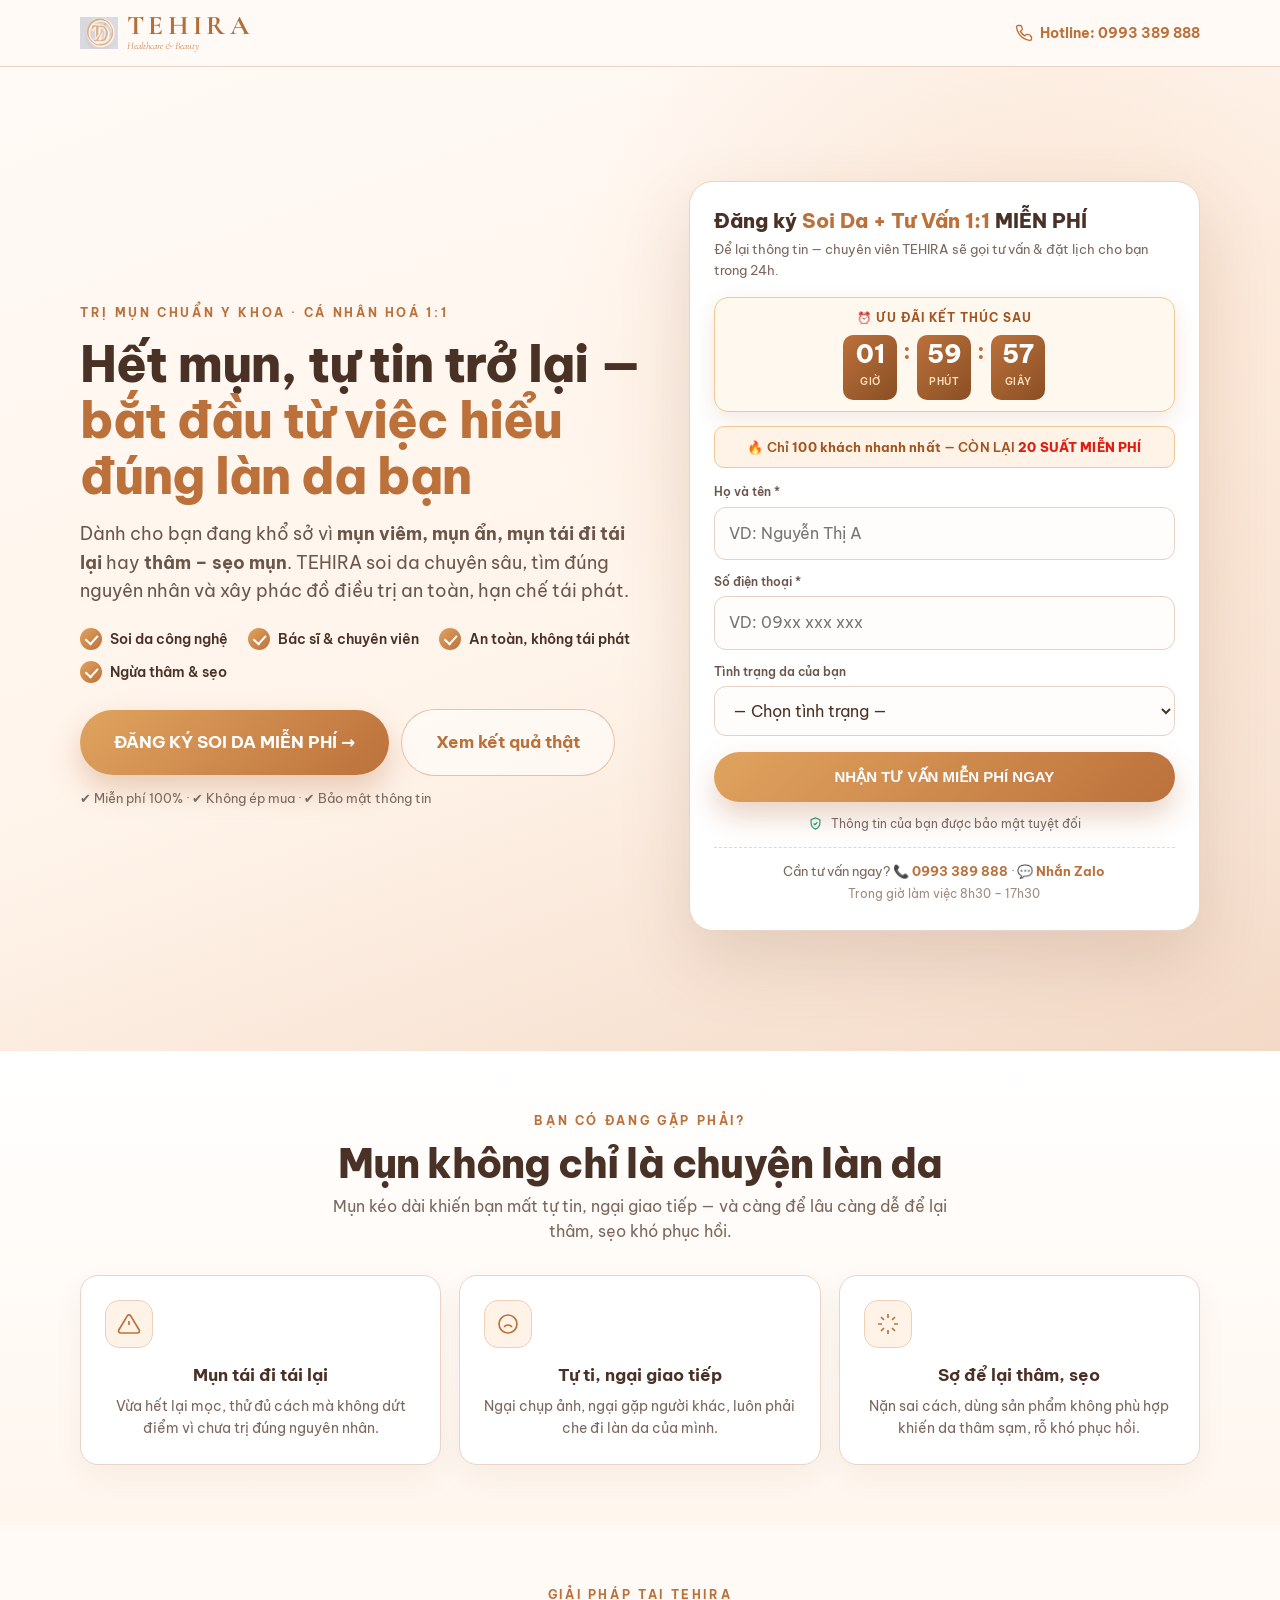
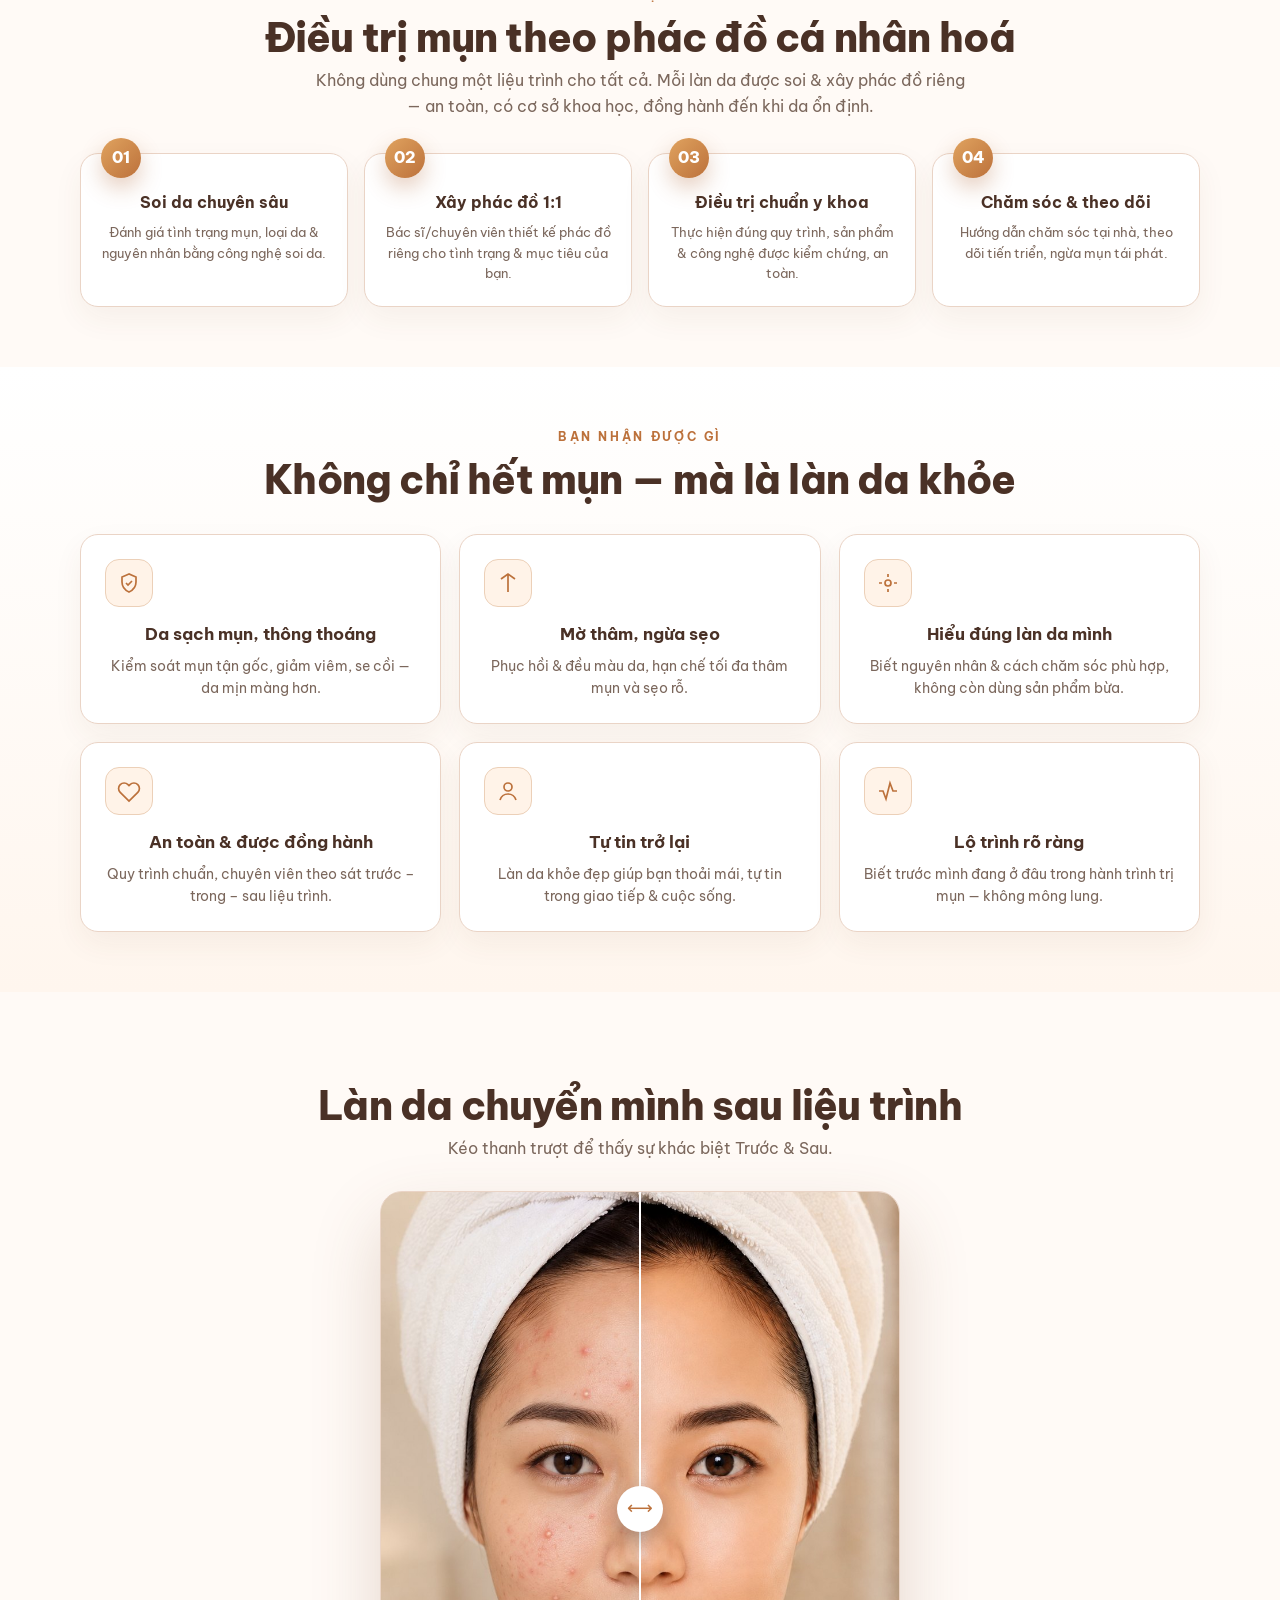
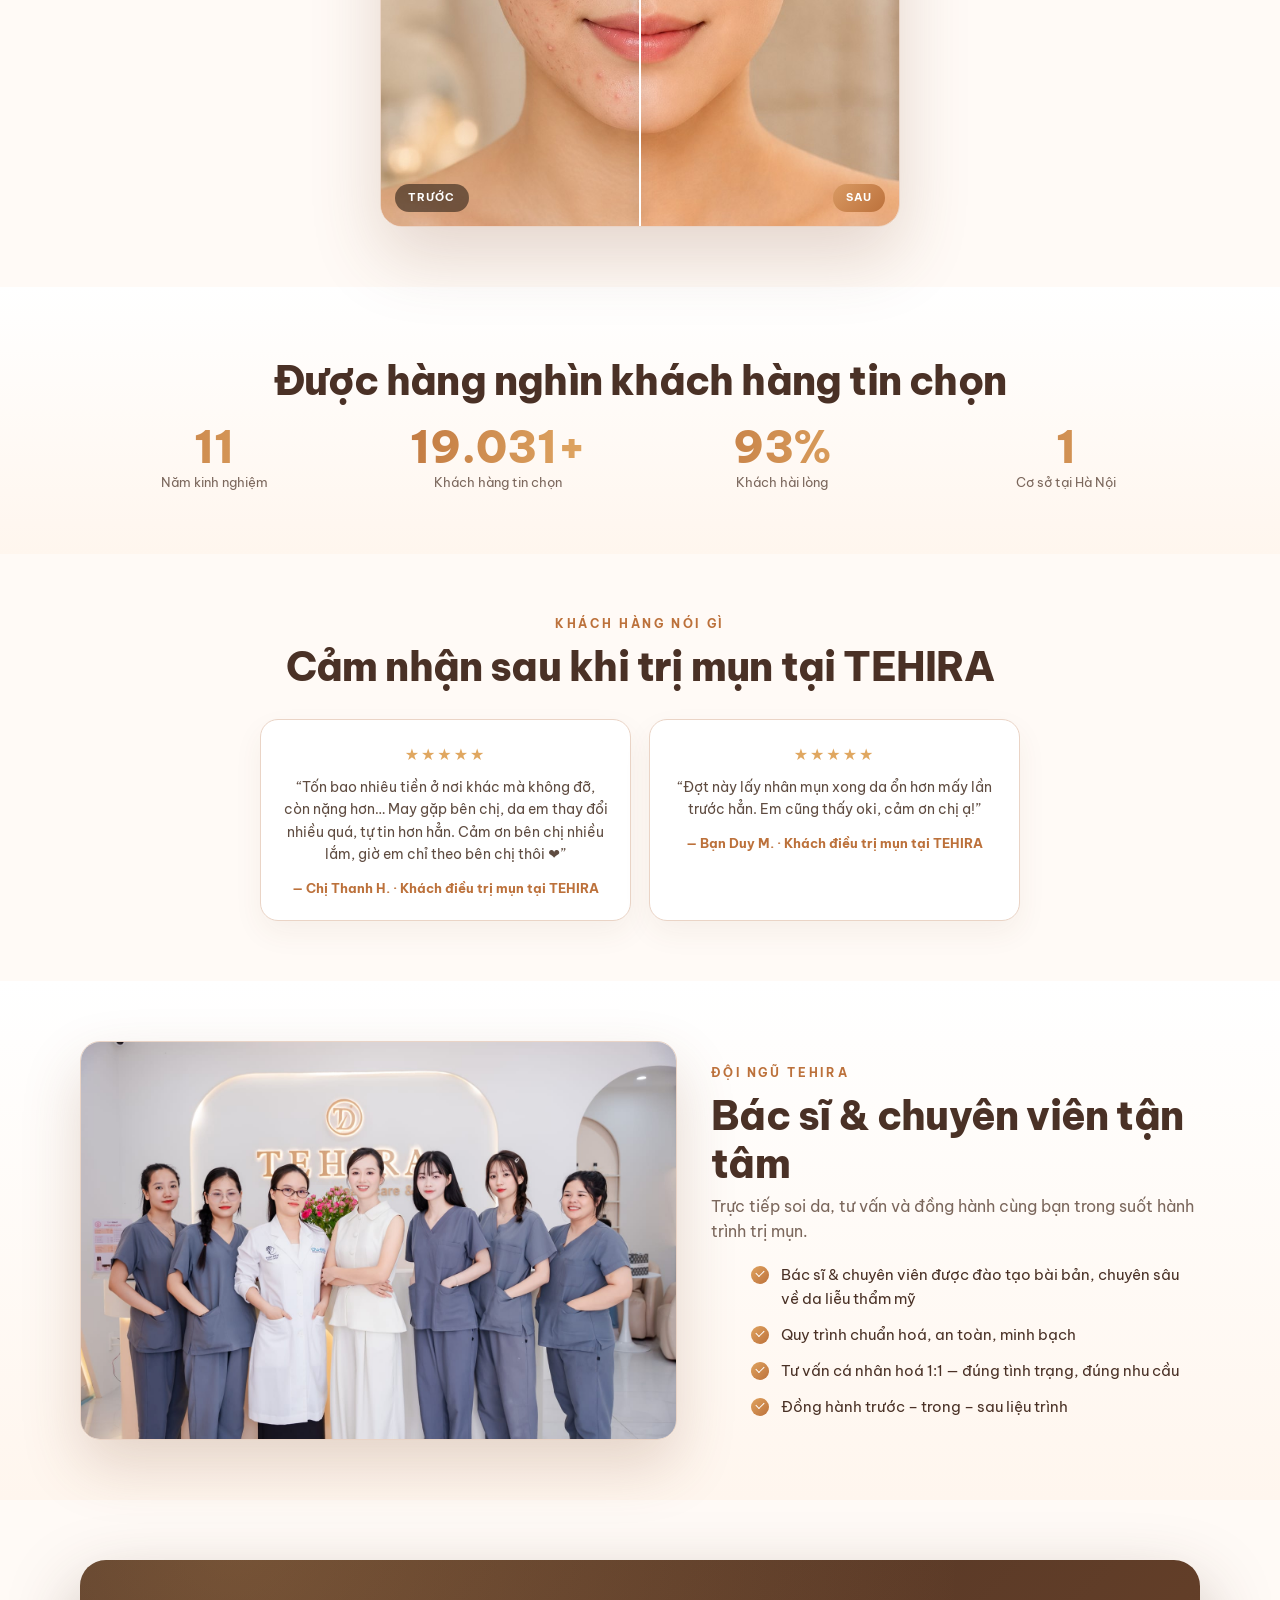
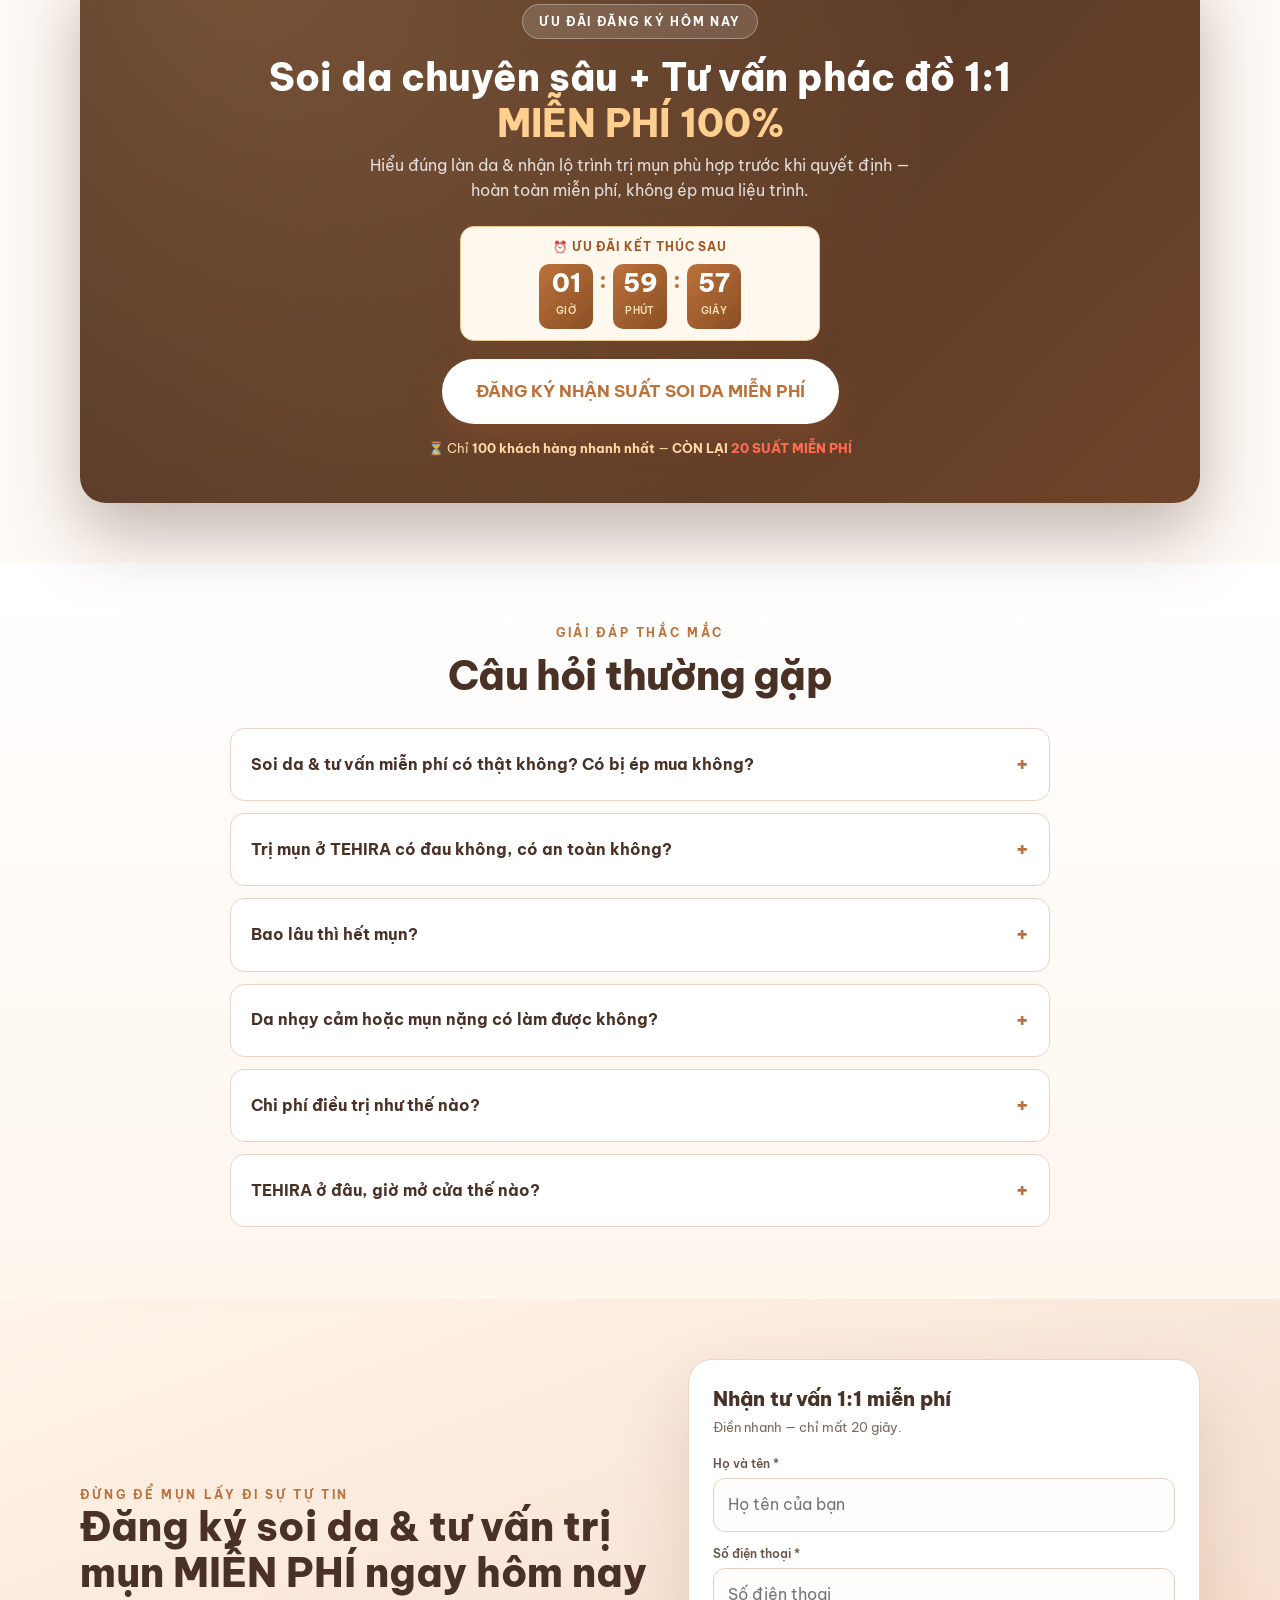
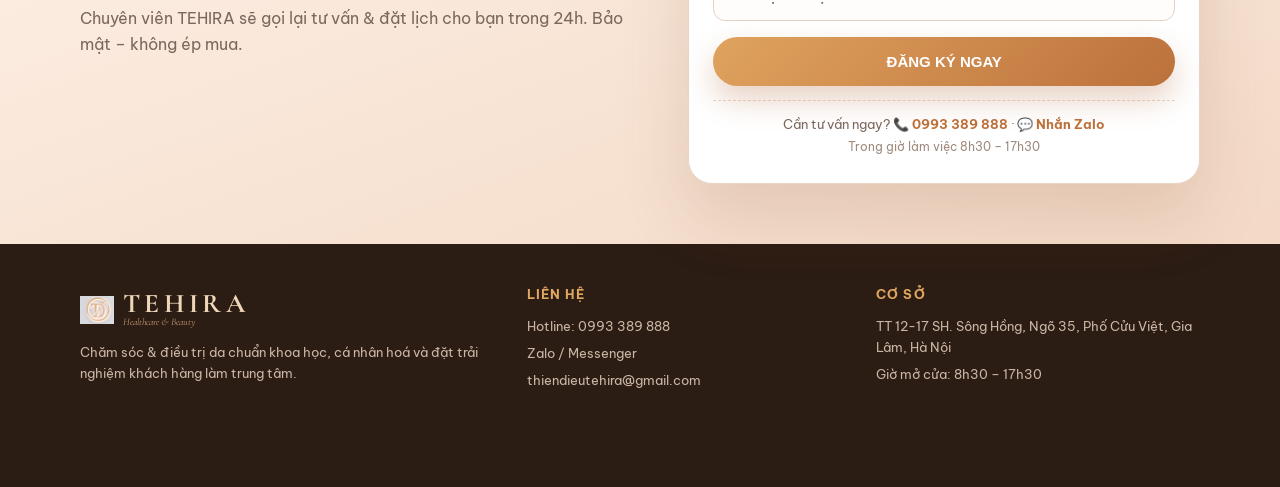
==== commit 4a4aa086: "Them lien he nhanh Goi/Zalo duoi 2 form + nut Zalo tren thanh mobile" ====
--- a/chamsocdamun/index.html
+++ b/chamsocdamun/index.html
@@ -185,7 +185,10 @@
 .cd-box span{font-size:9.5px;font-weight:600;letter-spacing:.05em;color:#ffe0b8}
 .cd-sep{font-size:22px;font-weight:800;color:#bc713b;line-height:1.5}
 footer a,footer p{overflow-wrap:anywhere;word-break:break-word}
-.mbar .btn{padding:14px 8px;font-size:14px}
+.mbar .btn{padding:14px 6px;font-size:14px}
+.cnow{margin-top:14px;padding-top:13px;border-top:1px dashed var(--line);text-align:center;font-size:13px;color:var(--muted)}
+.cnow a{color:var(--gold2);font-weight:700;white-space:nowrap}
+.cnow .hrs{display:block;font-size:11.5px;margin-top:3px;color:#a08a7d}
 @media(max-width:410px){footer .wrap{grid-template-columns:1fr}}
 
 /* Social proof toast + so suat con lai */
@@ -264,6 +267,7 @@
         <button class="btn" type="submit">NHẬN TƯ VẤN MIỄN PHÍ NGAY</button>
       </form>
       <div class="trust-row"><svg viewBox="0 0 24 24" fill="none" stroke="currentColor" stroke-width="2"><path d="M12 3 5 6v5c0 4.7 2.8 8.1 7 10 4.2-1.9 7-5.3 7-10V6l-7-3Z"/><path d="m9 12 2 2 4-4"/></svg>Thông tin của bạn được bảo mật tuyệt đối</div>
+      <div class="cnow">Cần tư vấn ngay? <a href="tel:0993389888">📞 0993 389 888</a> · <a href="https://zalo.me/0327741588" target="_blank" rel="noopener">💬 Nhắn Zalo</a><span class="hrs">Trong giờ làm việc 8h30 – 17h30</span></div>
     </div>
   </div>
 </section>
@@ -420,6 +424,7 @@
         <div class="field"><label>Số điện thoại *</label><input name="sdt" type="tel" inputmode="numeric" placeholder="Số điện thoại" required></div>
         <button class="btn" type="submit">ĐĂNG KÝ NGAY</button>
       </form>
+      <div class="cnow">Cần tư vấn ngay? <a href="tel:0993389888">📞 0993 389 888</a> · <a href="https://zalo.me/0327741588" target="_blank" rel="noopener">💬 Nhắn Zalo</a><span class="hrs">Trong giờ làm việc 8h30 – 17h30</span></div>
     </div>
   </div>
 </section>
@@ -448,8 +453,9 @@
 
 <!-- Sticky mobile CTA -->
 <div class="mbar">
-  <a class="btn zalo" href="tel:0993389888">Gọi ngay</a>
-  <a class="btn" href="#dangky">Đăng ký miễn phí</a>
+  <a class="btn zalo" href="tel:0993389888">📞 Gọi</a>
+  <a class="btn zalo" href="https://zalo.me/0327741588" target="_blank" rel="noopener">💬 Zalo</a>
+  <a class="btn" href="#dangky">Đăng ký</a>
 </div>
 
 <!-- Success modal -->
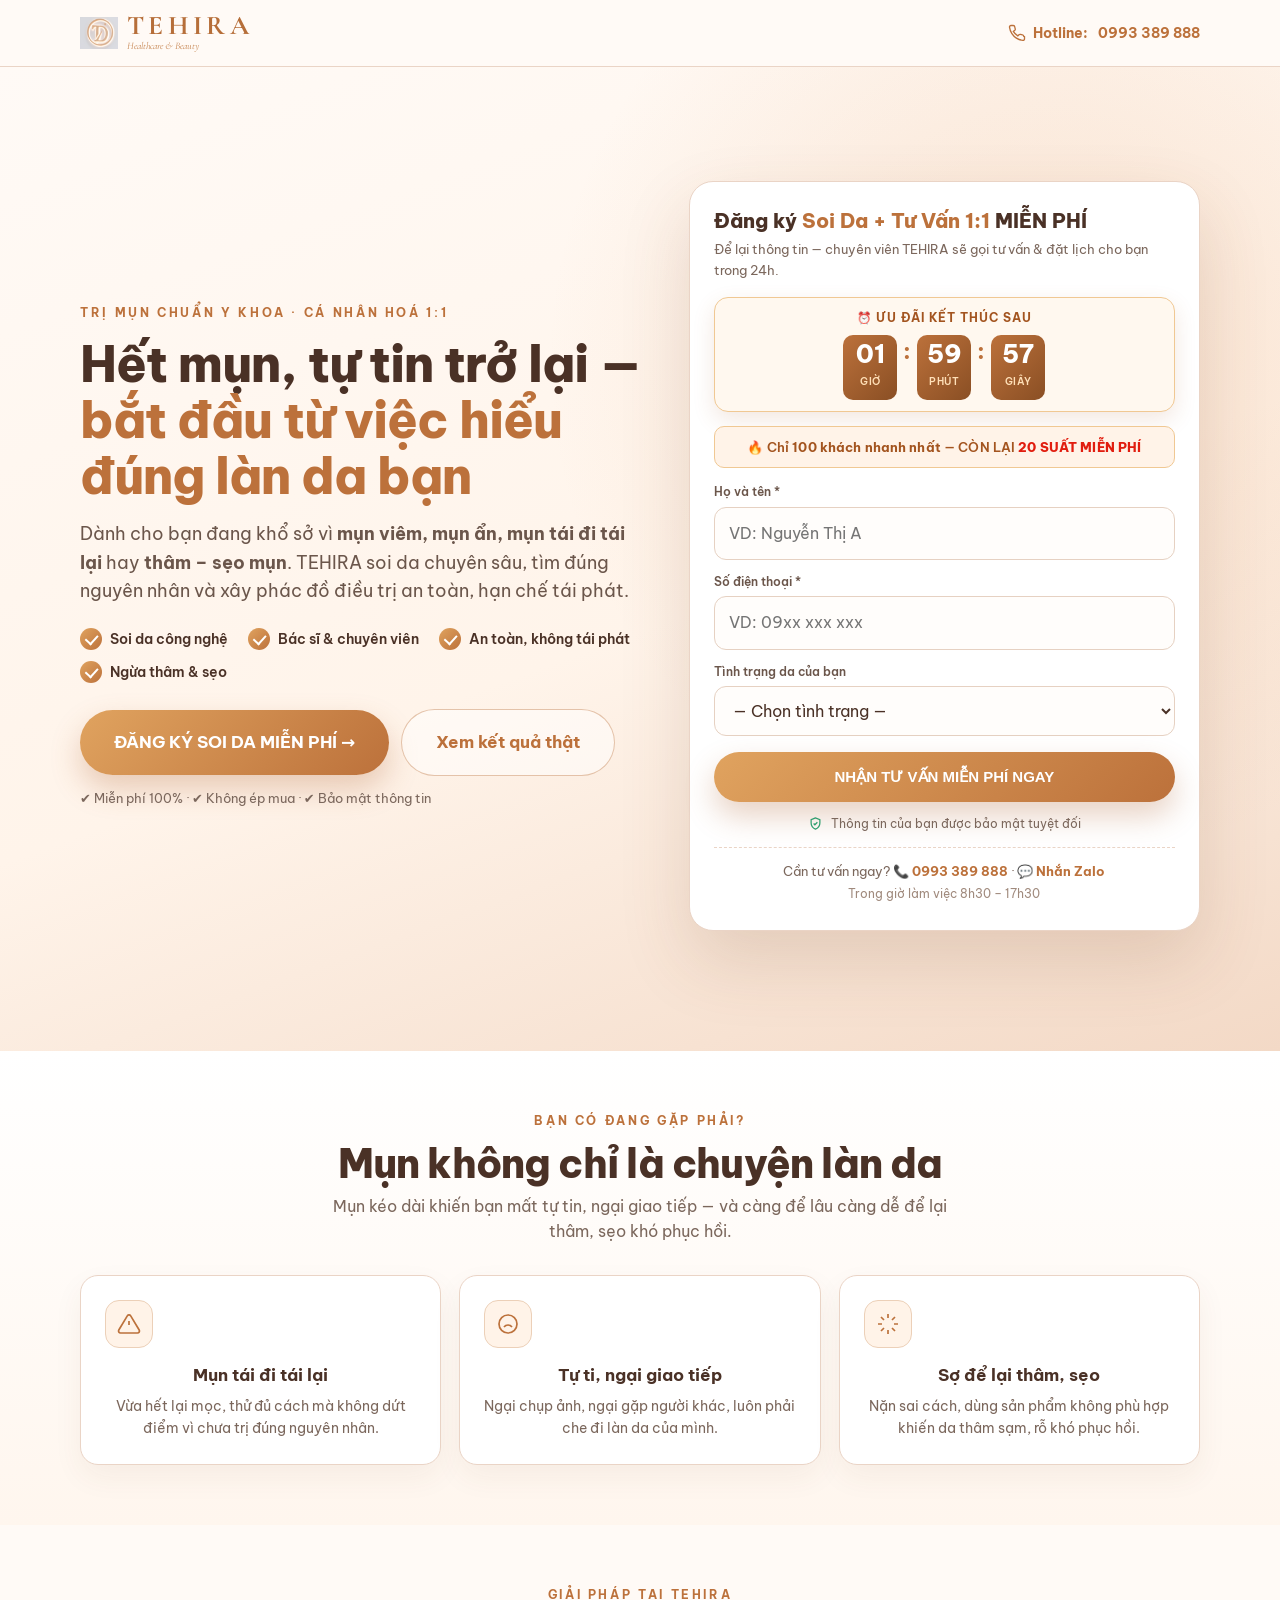
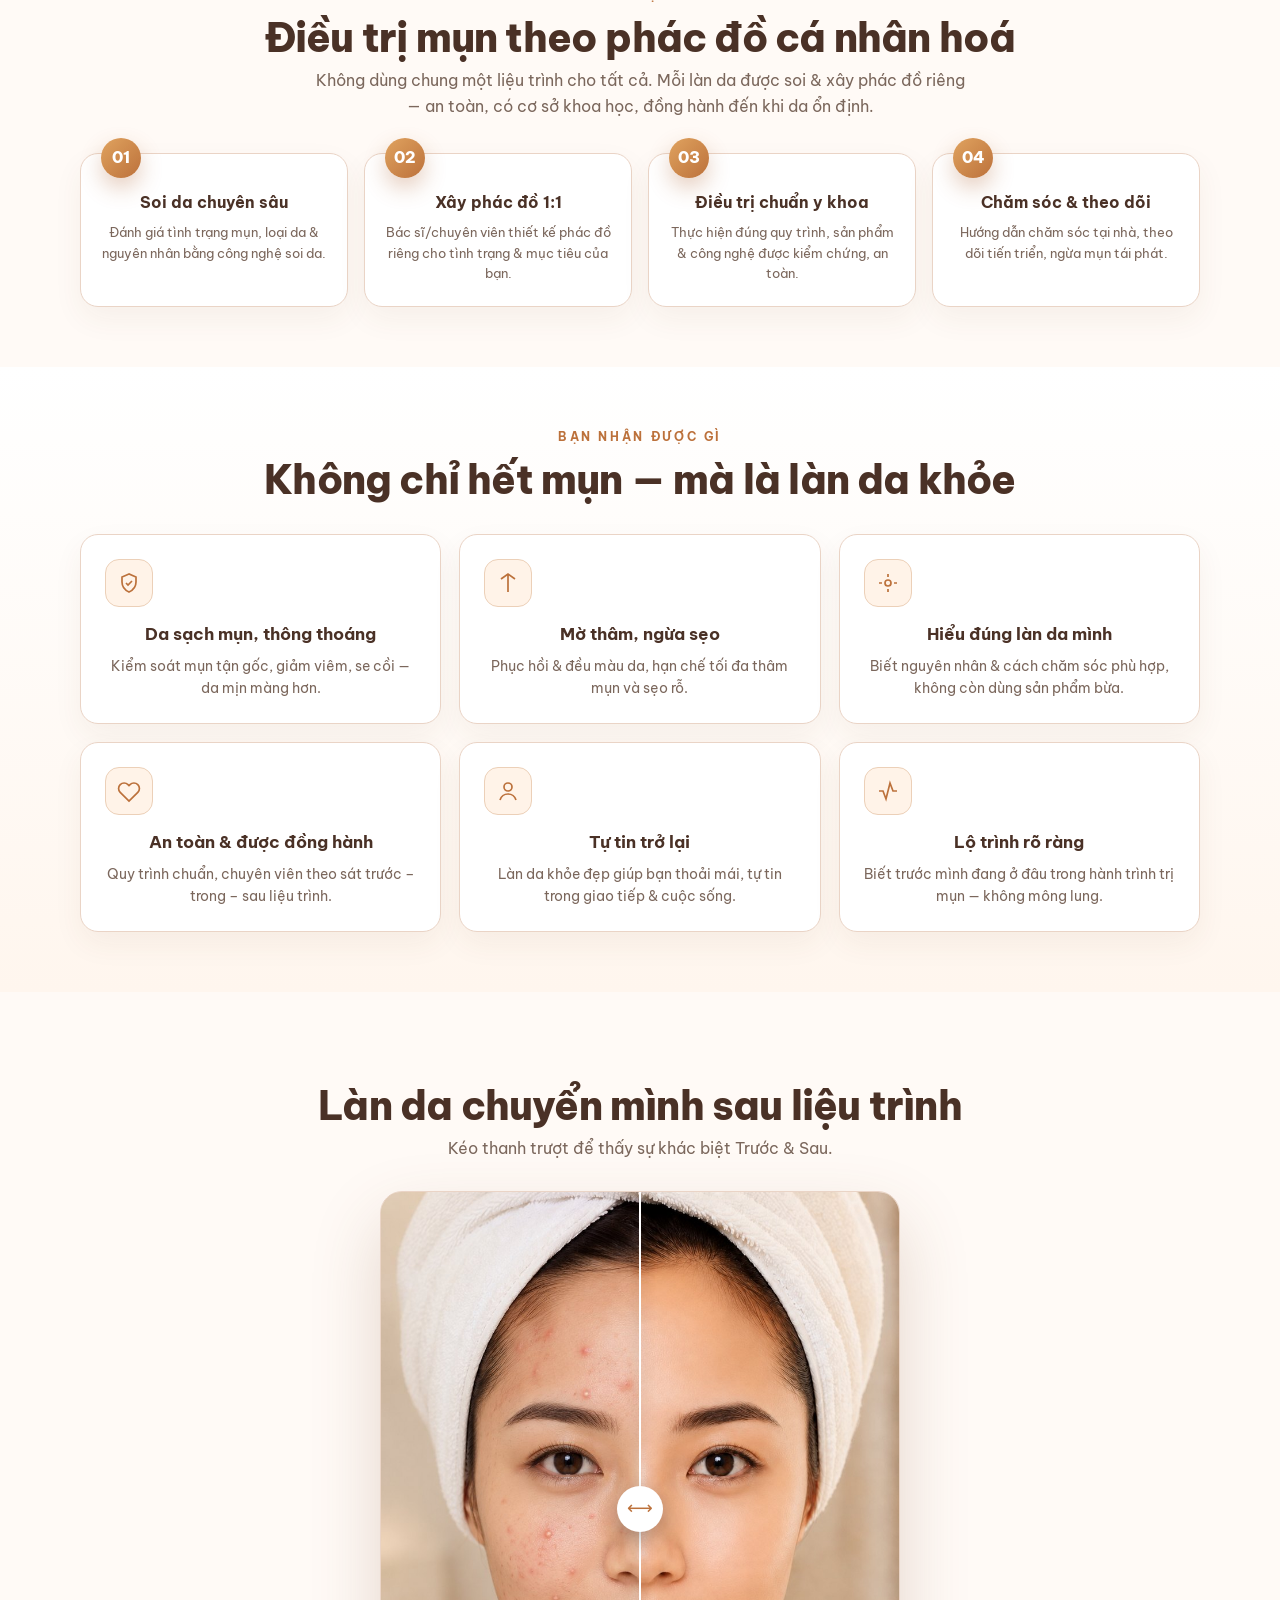
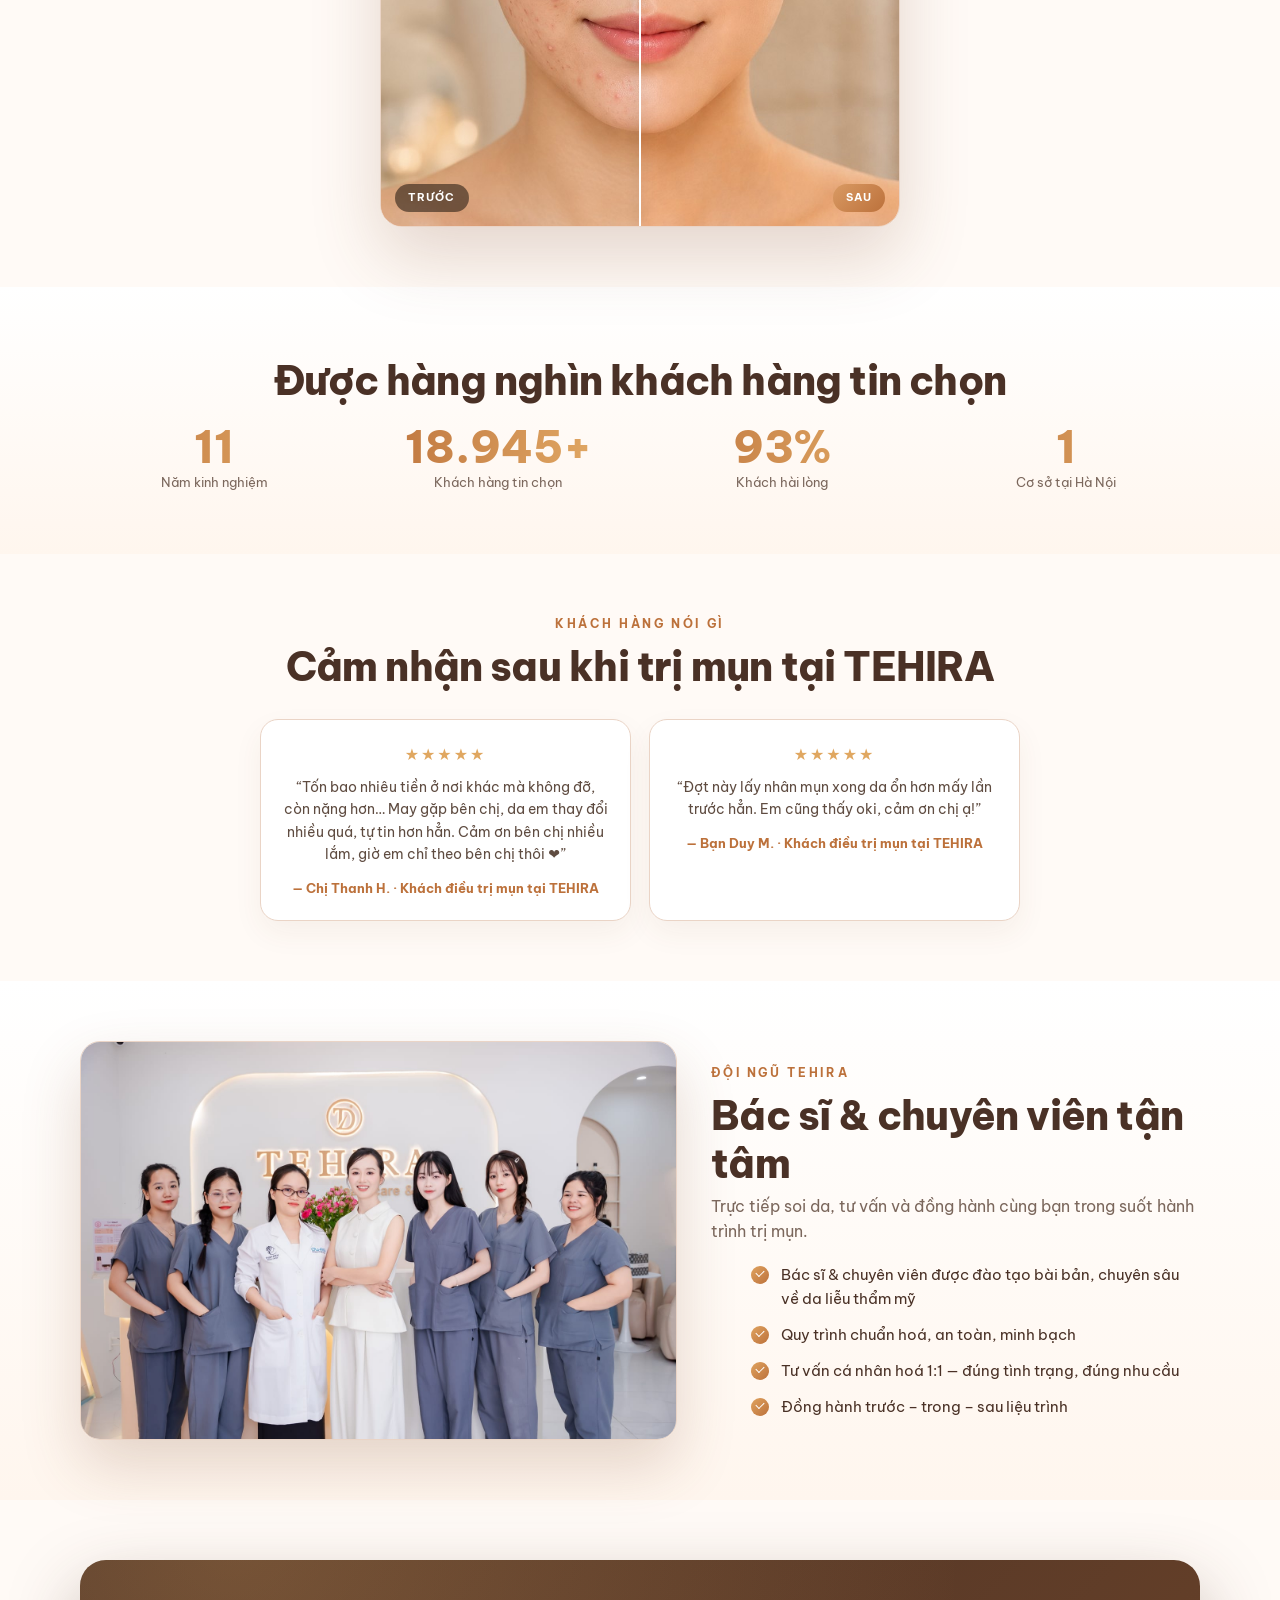
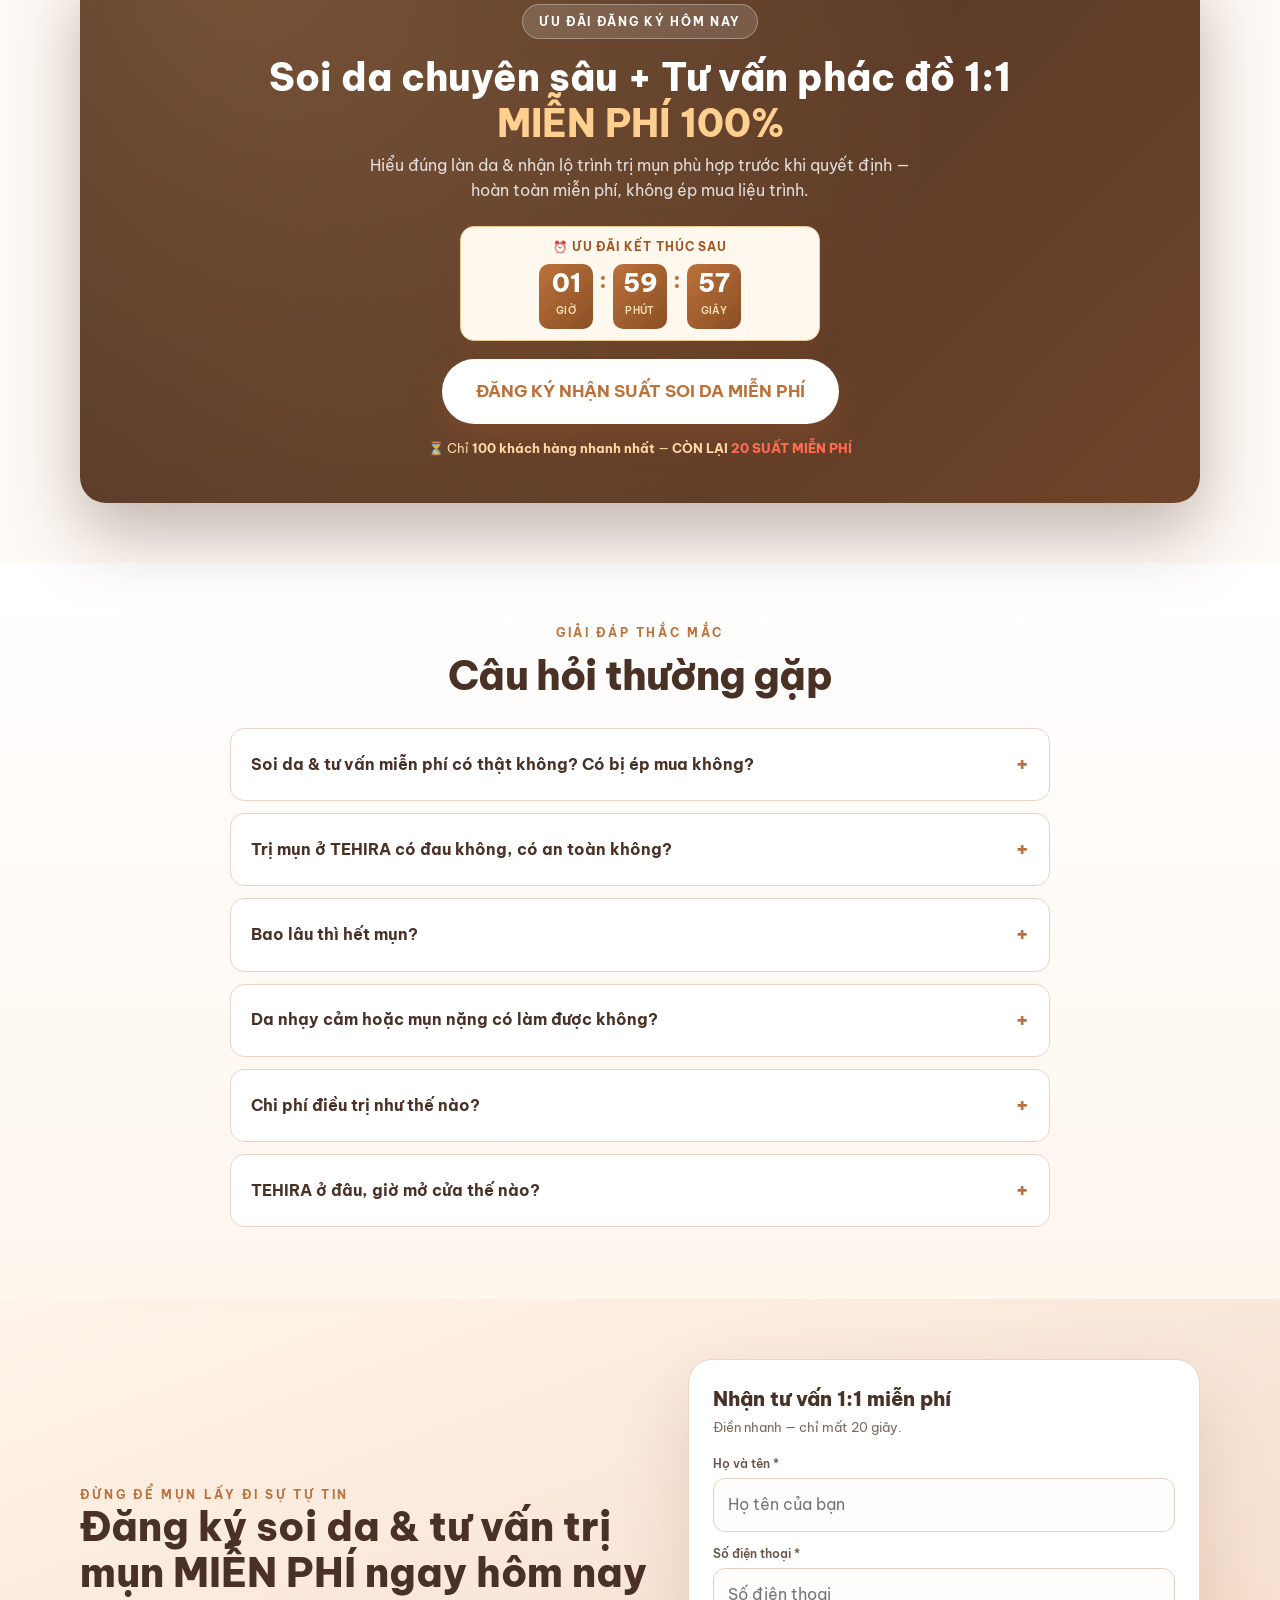
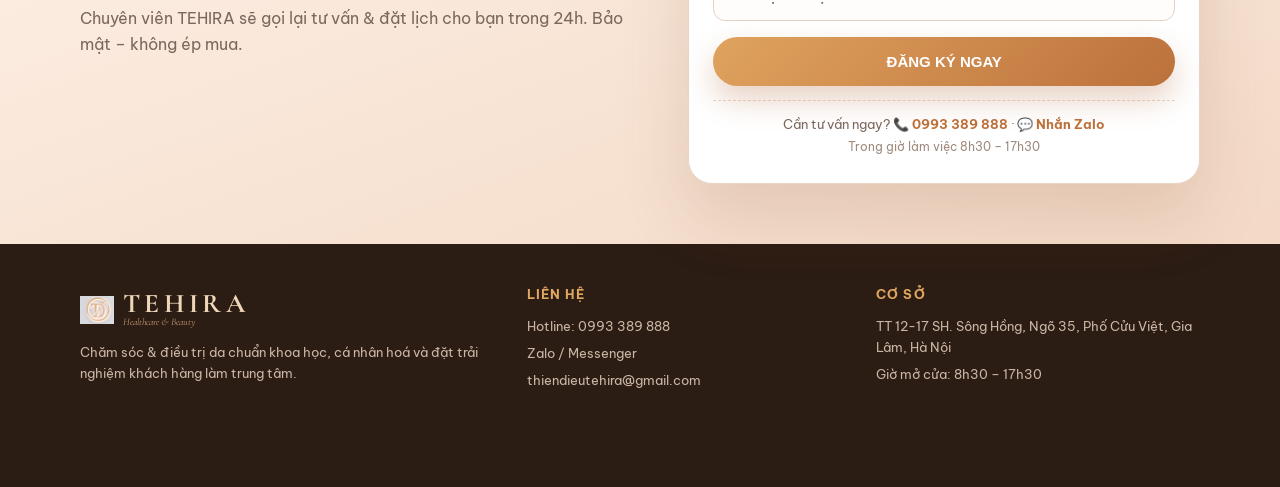
==== commit 10a14725: "Mobile header: hien so hotline canh icon (bo chu Hotline:)" ====
--- a/chamsocdamun/index.html
+++ b/chamsocdamun/index.html
@@ -172,7 +172,8 @@
  .stats{grid-template-columns:1fr 1fr;gap:26px 16px}
  .team,.final .wrap{grid-template-columns:1fr}
  footer .wrap{grid-template-columns:1fr 1fr}
- .top .call span{display:none}
+ .top .call .lbl{display:none}
+ .top .call{font-size:13px}
  .mbar{display:flex}
  body{padding-bottom:74px}
 }
@@ -216,7 +217,7 @@
 <header class="top">
   <div class="wrap">
     <a class="brand" href="#"><img src="/assets/tehira-mark.png" alt="TEHIRA"><div><b>TEHIRA</b><small>Healthcare &amp; Beauty</small></div></a>
-    <a class="call" href="tel:0993389888"><svg viewBox="0 0 24 24" fill="none" stroke="currentColor" stroke-width="1.8"><path d="M22 16.9v3a2 2 0 0 1-2.2 2 19.8 19.8 0 0 1-8.6-3.1 19.5 19.5 0 0 1-6-6A19.8 19.8 0 0 1 2 4.2 2 2 0 0 1 4 2h3a2 2 0 0 1 2 1.7c.1.9.3 1.8.6 2.6a2 2 0 0 1-.5 2.1L7.1 9.9a16 16 0 0 0 6 6l1.5-1.5a2 2 0 0 1 2.1-.5c.8.3 1.7.5 2.6.6a2 2 0 0 1 1.7 2Z"/></svg><span>Hotline: 0993 389 888</span></a>
+    <a class="call" href="tel:0993389888"><svg viewBox="0 0 24 24" fill="none" stroke="currentColor" stroke-width="1.8"><path d="M22 16.9v3a2 2 0 0 1-2.2 2 19.8 19.8 0 0 1-8.6-3.1 19.5 19.5 0 0 1-6-6A19.8 19.8 0 0 1 2 4.2 2 2 0 0 1 4 2h3a2 2 0 0 1 2 1.7c.1.9.3 1.8.6 2.6a2 2 0 0 1-.5 2.1L7.1 9.9a16 16 0 0 0 6 6l1.5-1.5a2 2 0 0 1 2.1-.5c.8.3 1.7.5 2.6.6a2 2 0 0 1 1.7 2Z"/></svg><span class="lbl">Hotline:&nbsp;</span><span class="num">0993 389 888</span></a>
   </div>
 </header>
 
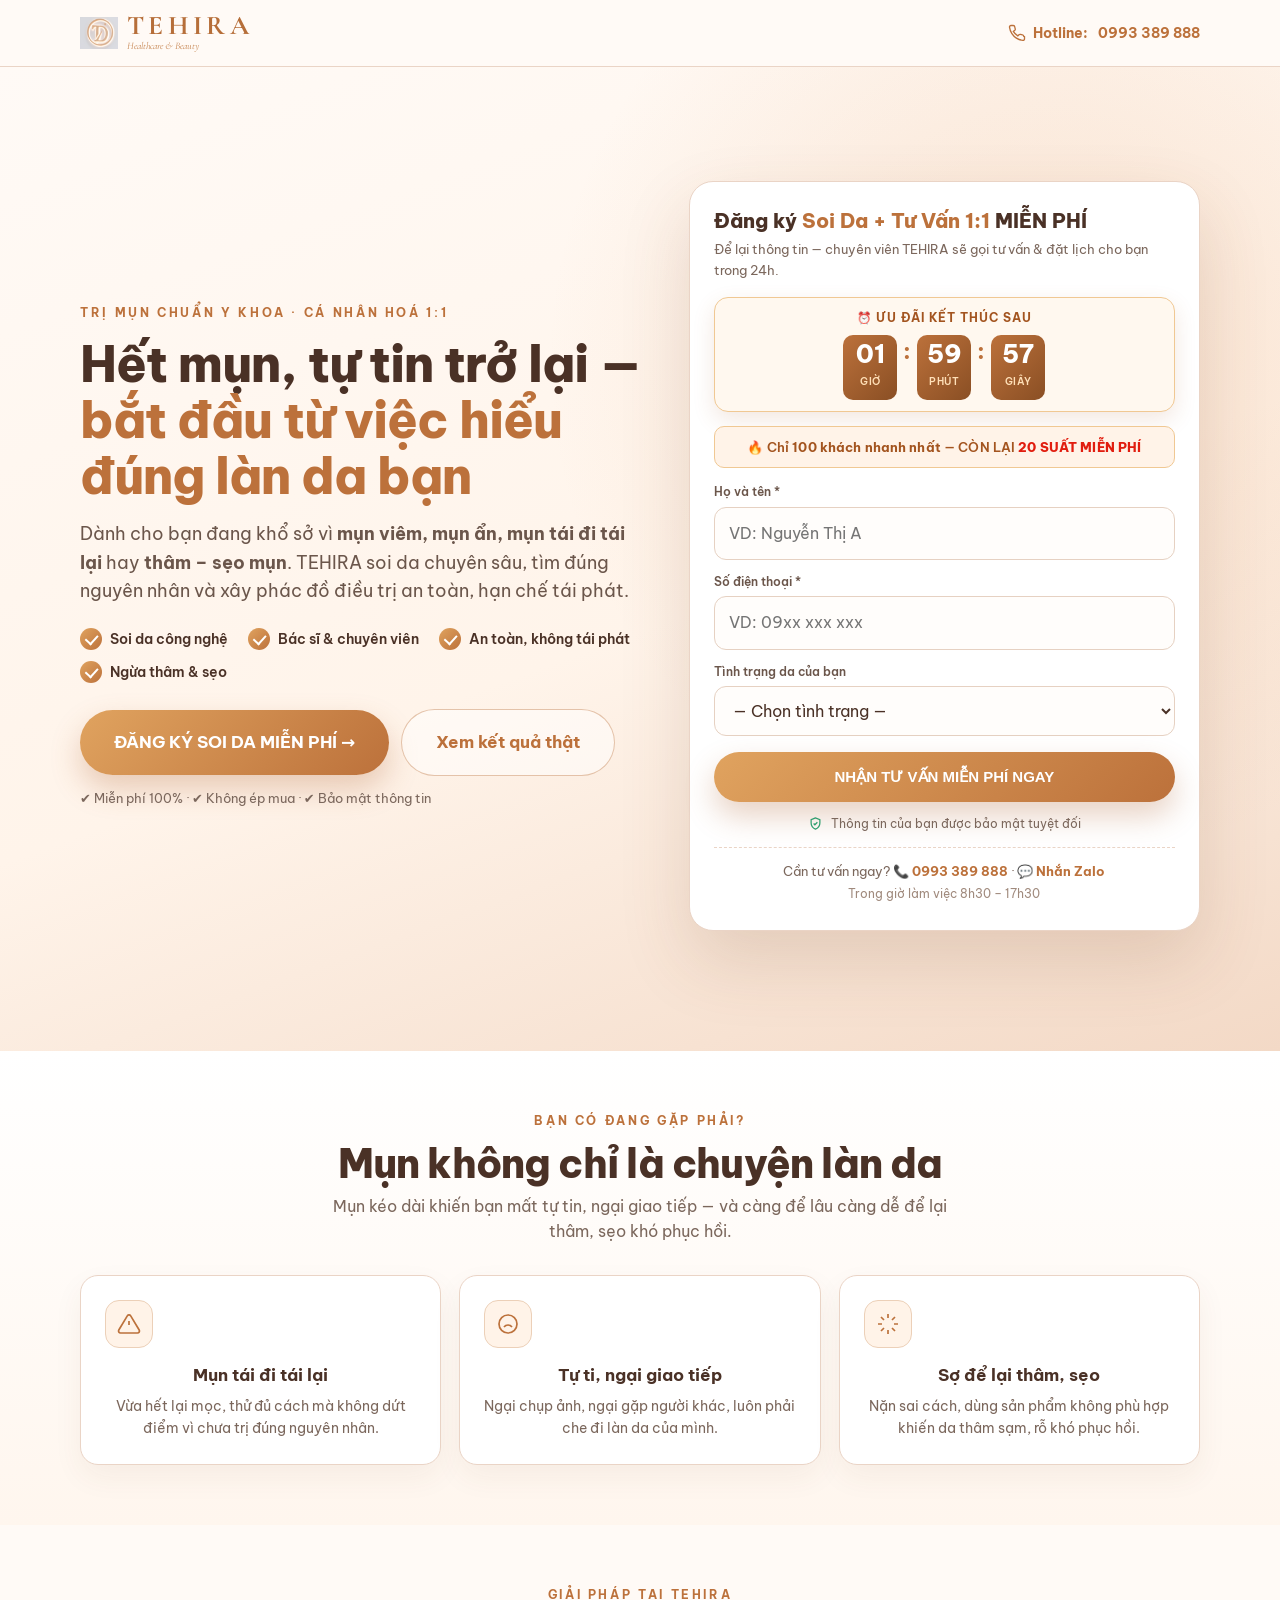
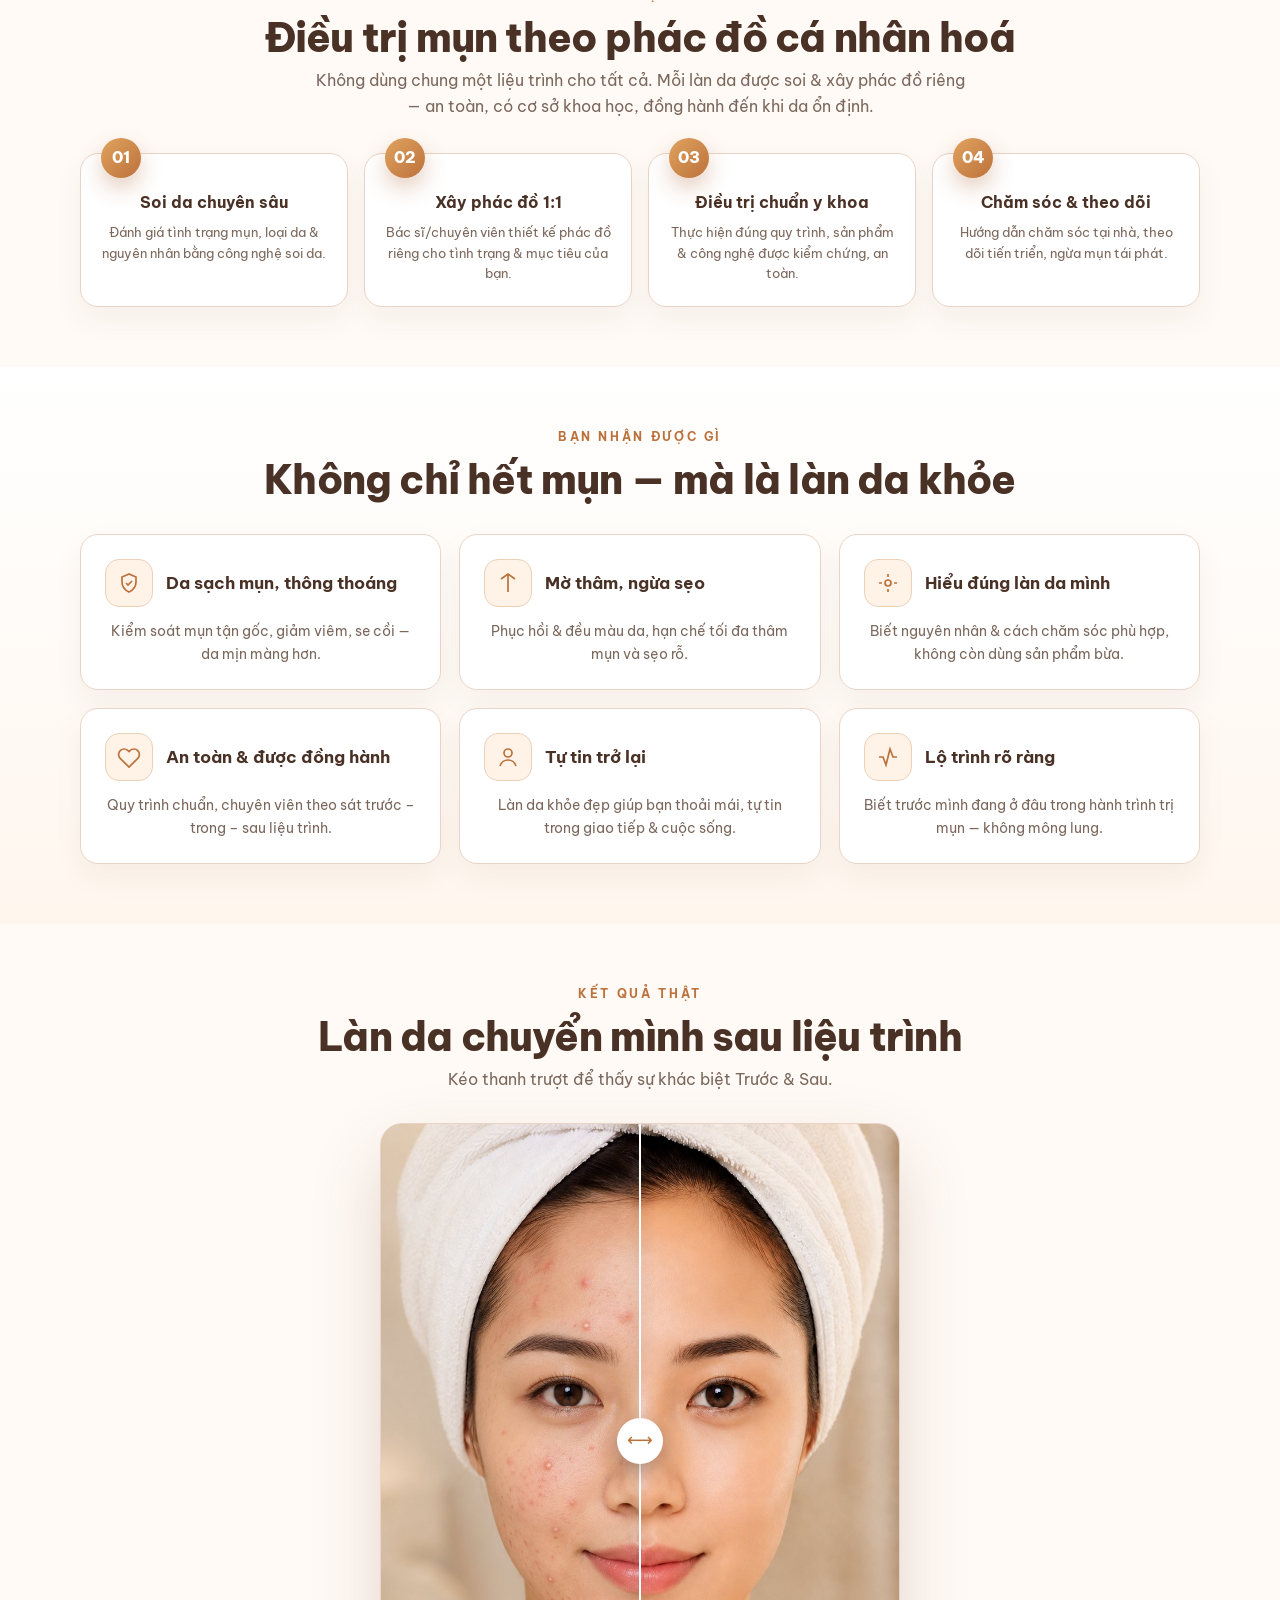
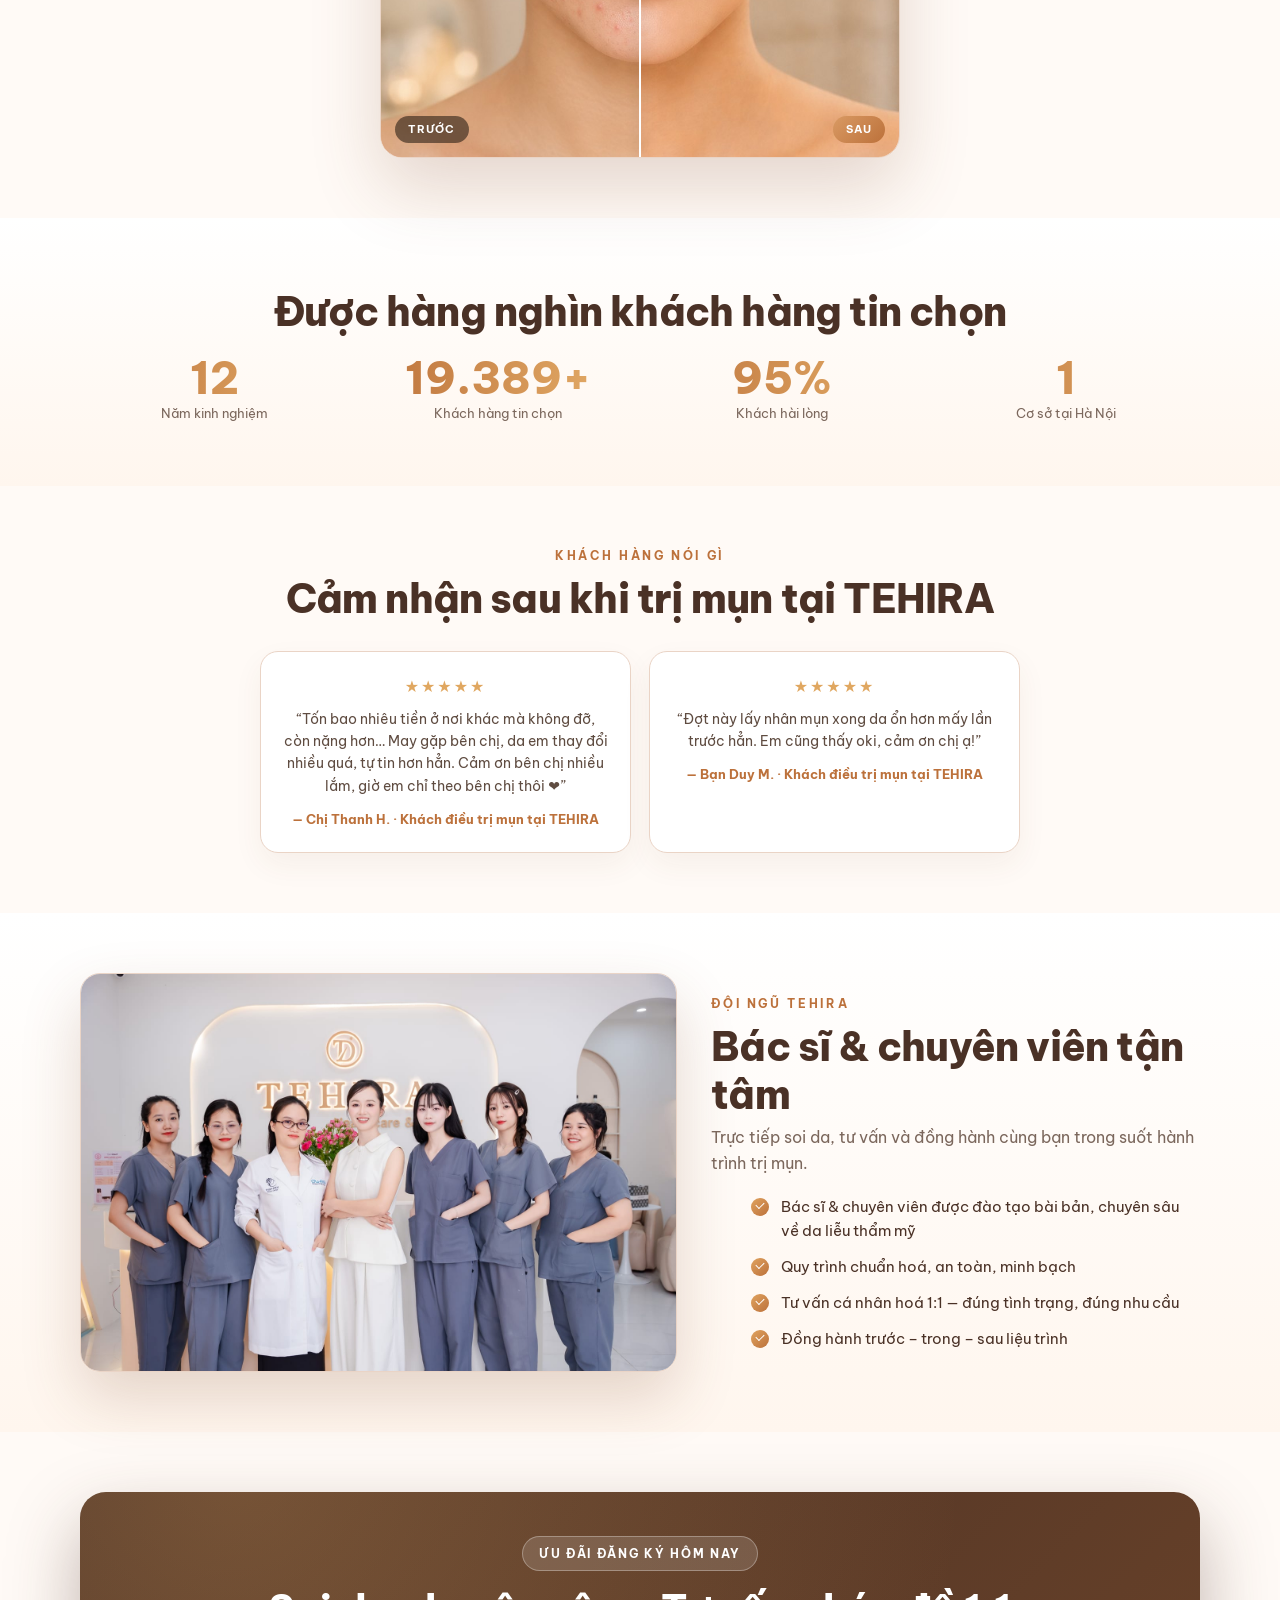
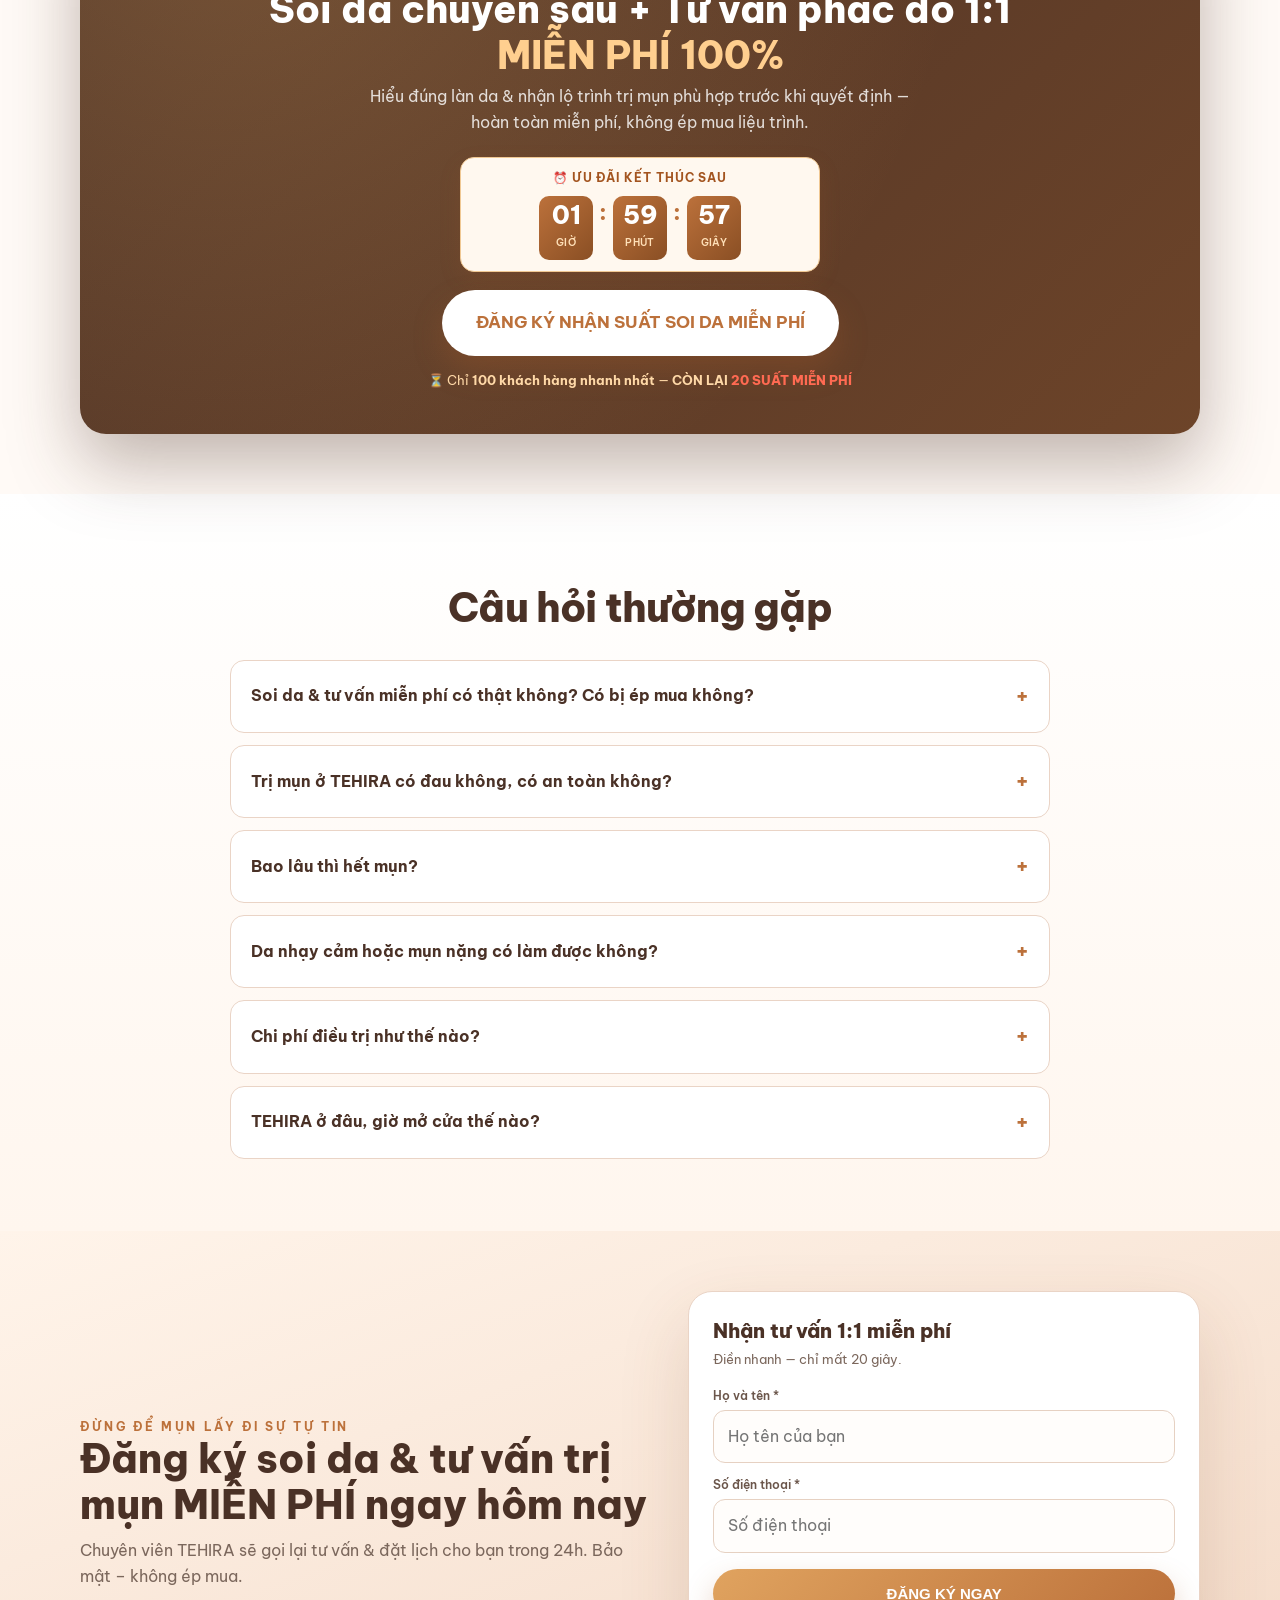
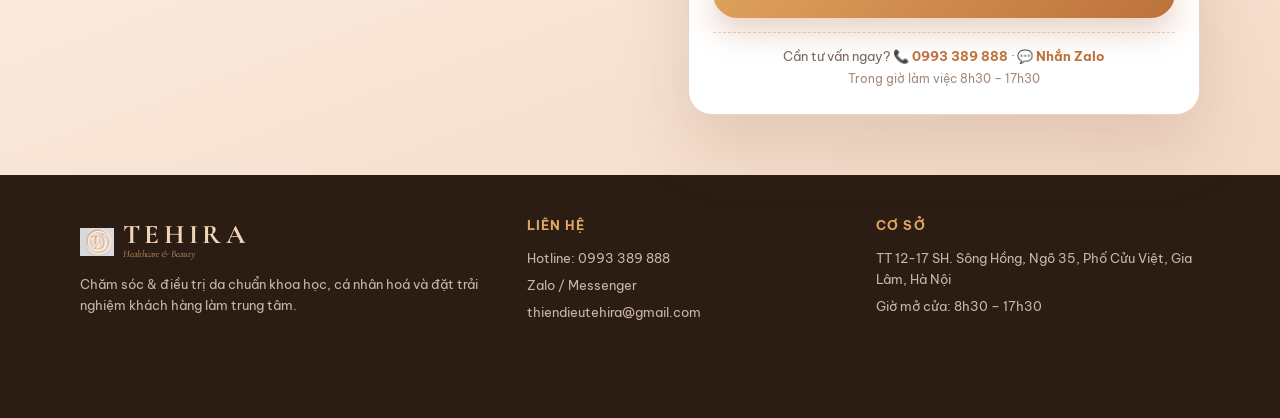
==== commit 558e1b1a: "Khoi loi ich: tieu de ngang hang icon, mo ta canh giua" ====
--- a/chamsocdamun/index.html
+++ b/chamsocdamun/index.html
@@ -70,6 +70,12 @@
 .card .ic svg{width:24px;height:24px}
 .card h4{font-size:17px;font-weight:700;margin-bottom:6px}
 .card p{font-size:14px;color:var(--muted)}
+
+/* Benefits: icon + tieu de cung hang, mo ta canh giua */
+.ben-grid .card{display:flex;flex-wrap:wrap;align-items:center;text-align:left}
+.ben-grid .card .ic{margin-bottom:0}
+.ben-grid .card h4{flex:1;min-width:0;margin:0 0 0 13px}
+.ben-grid .card p{flex-basis:100%;text-align:center;margin-top:13px}
 
 /* Steps */
 .steps{display:grid;grid-template-columns:repeat(4,1fr);gap:16px;margin-top:34px;counter-reset:s}
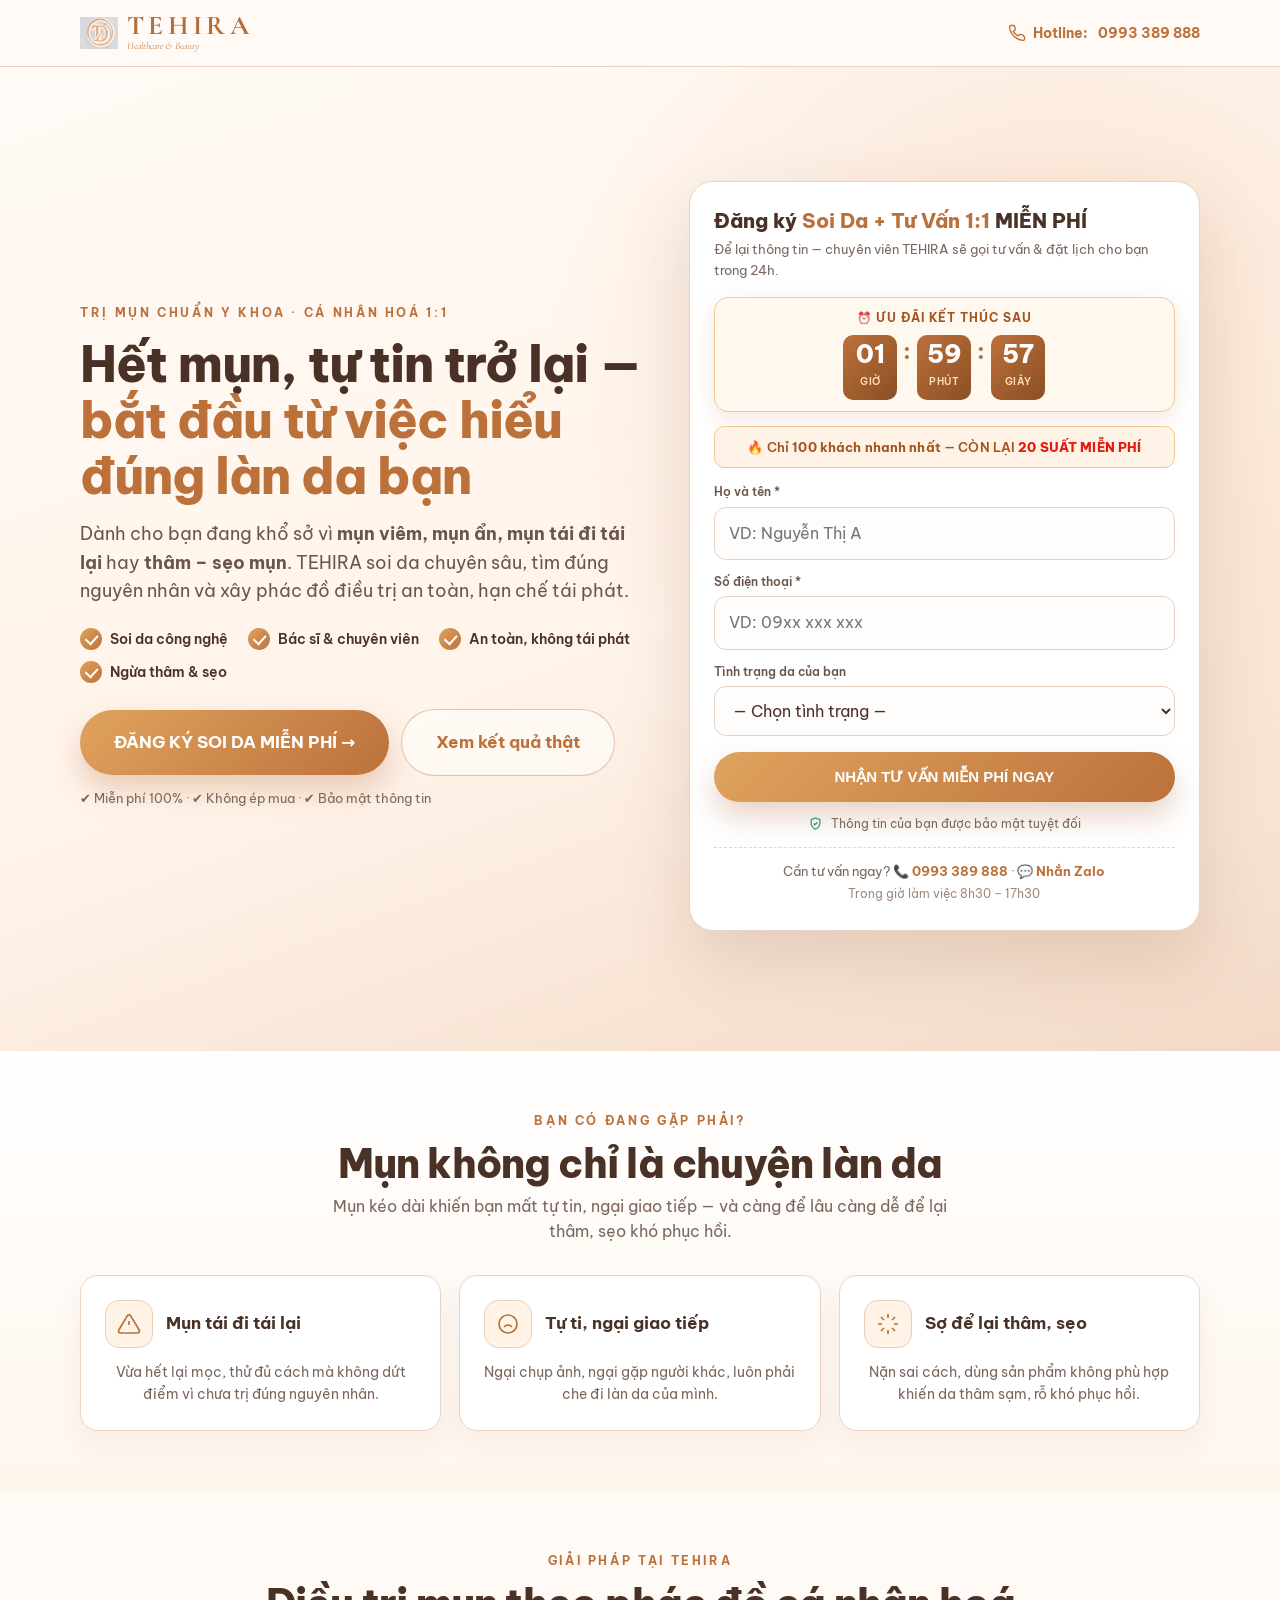
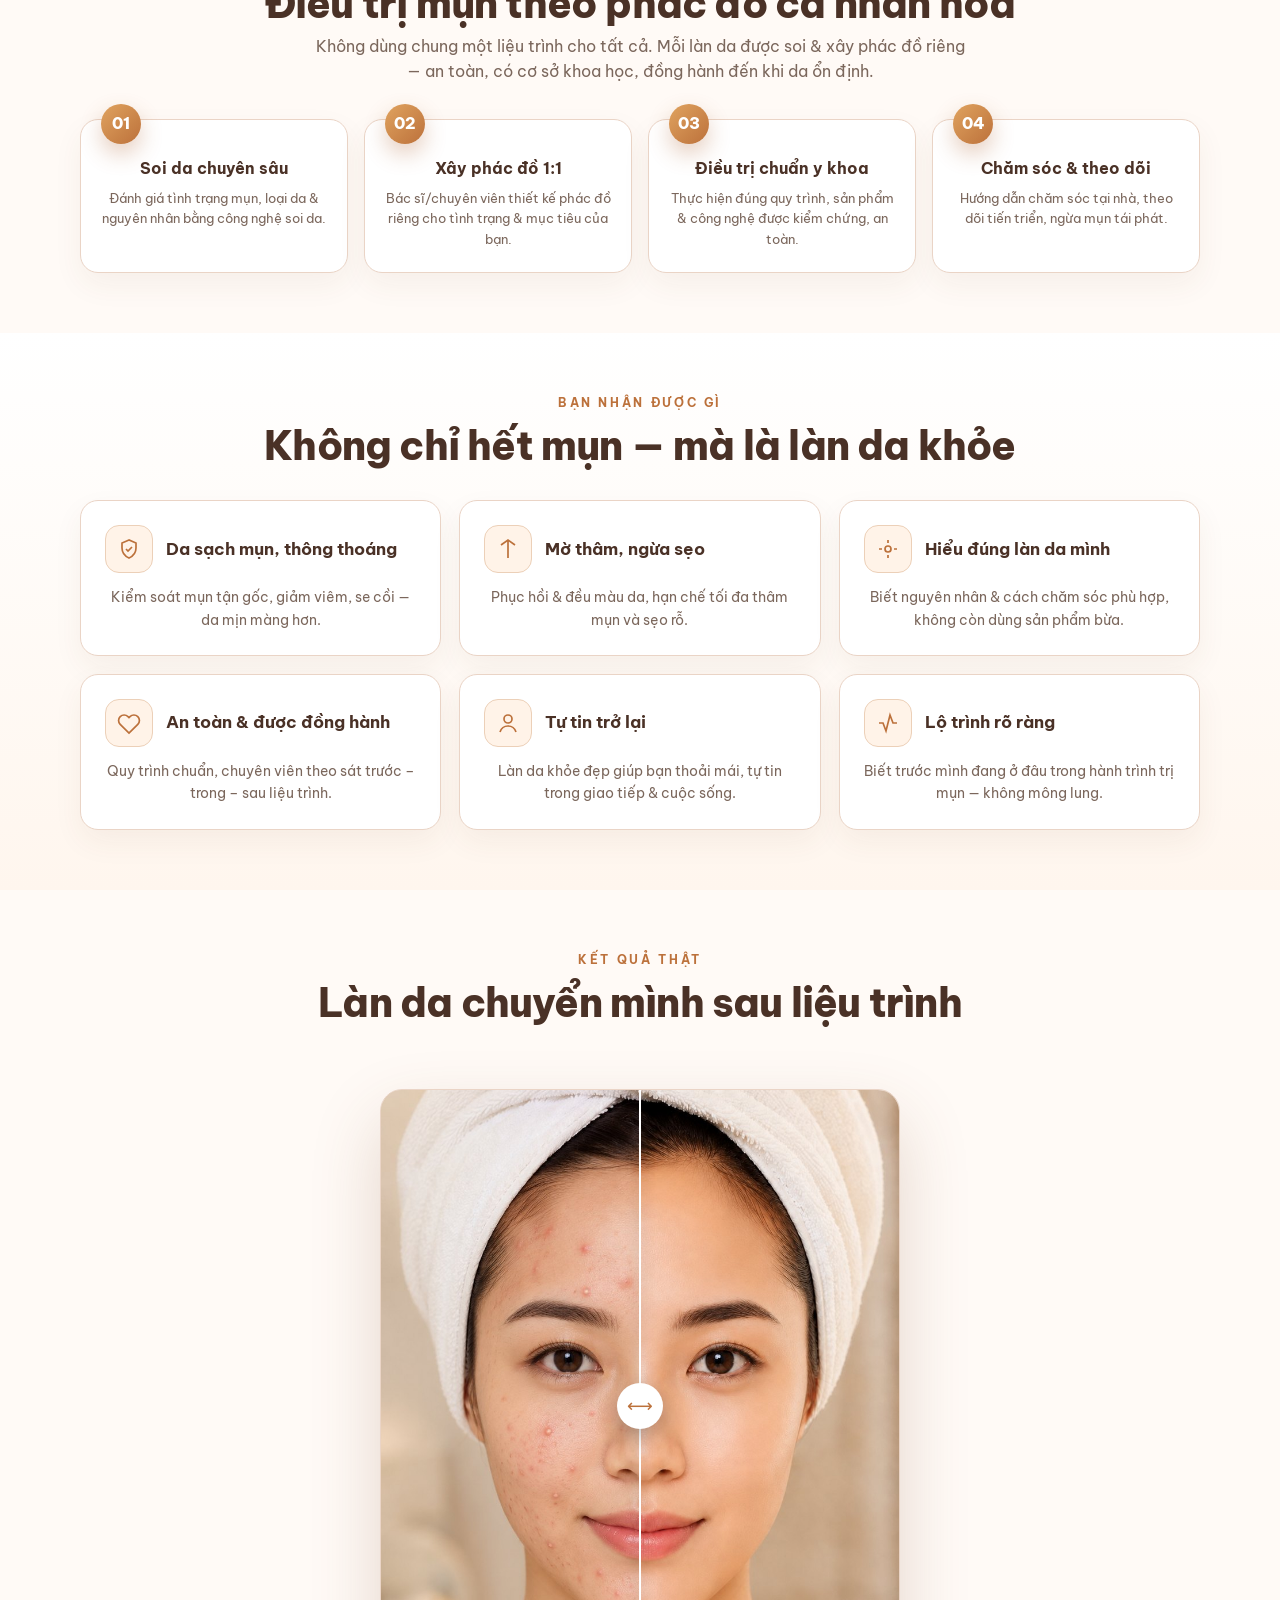
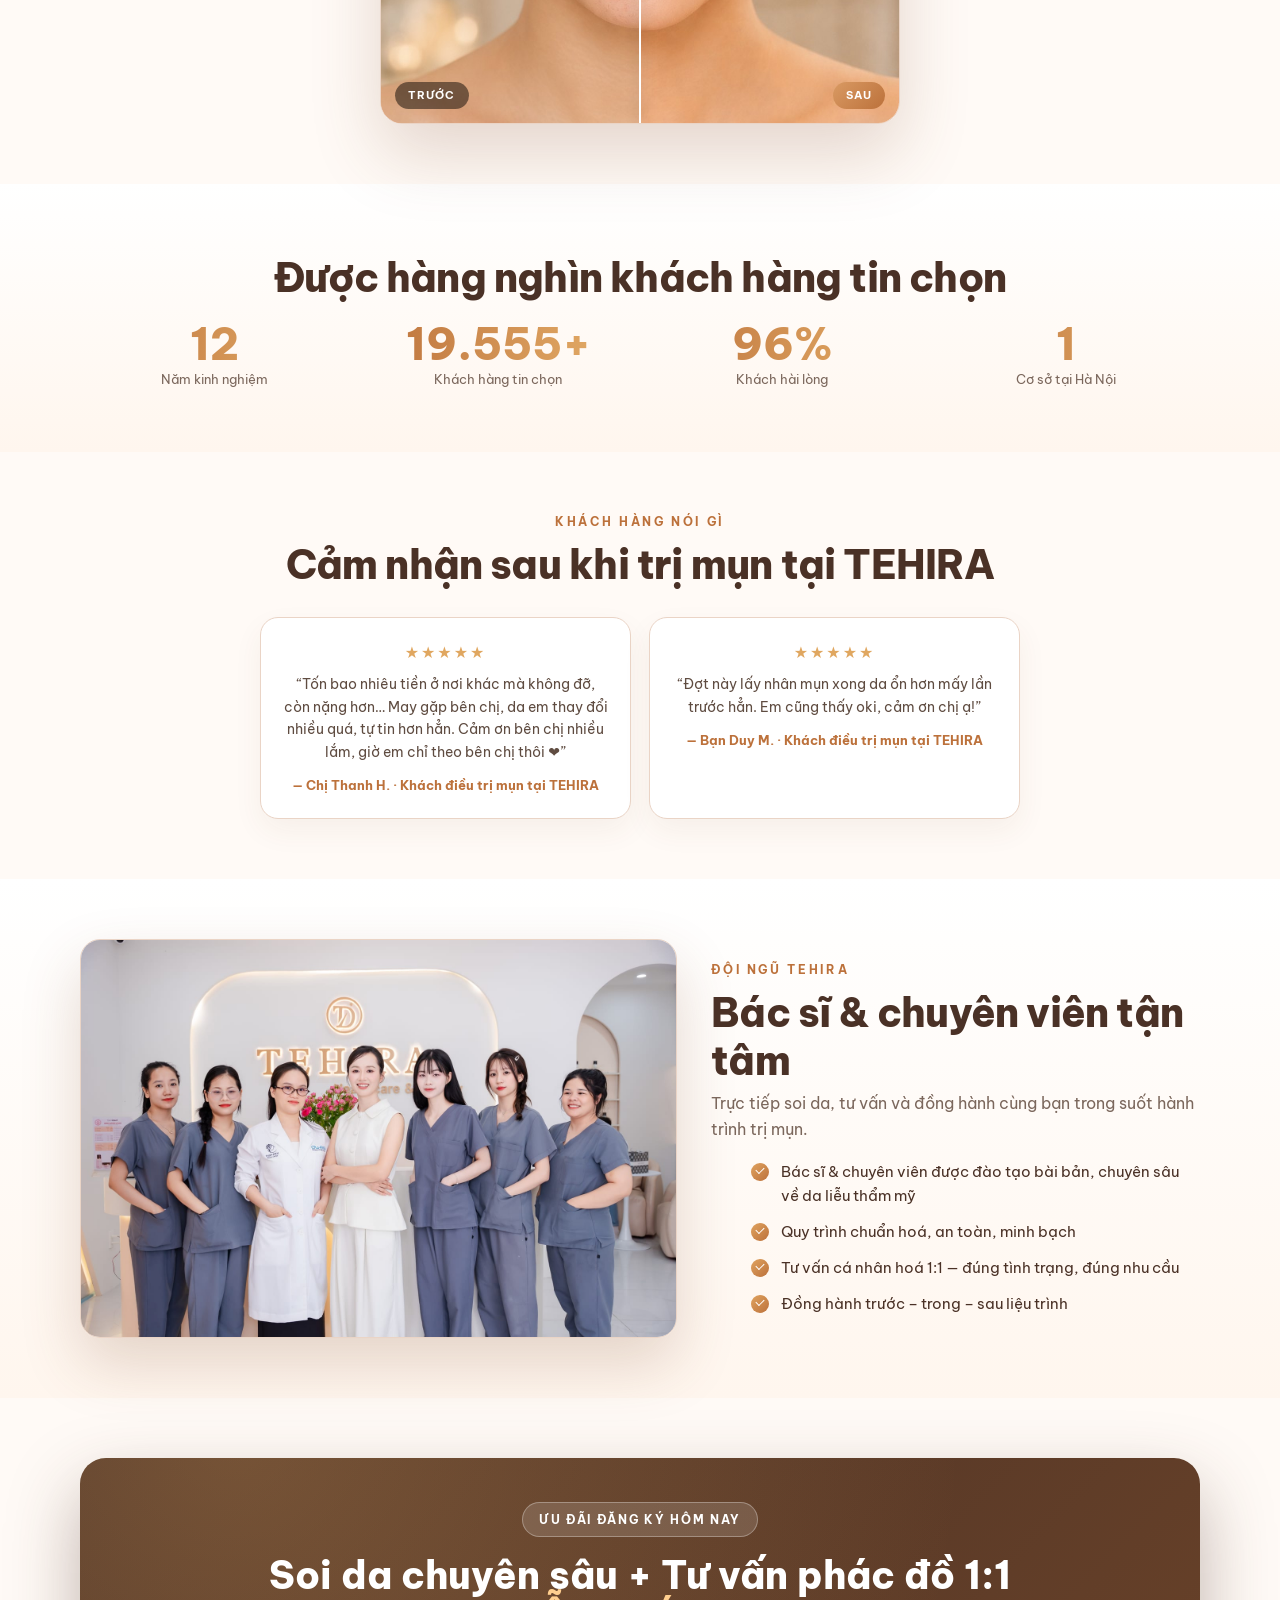
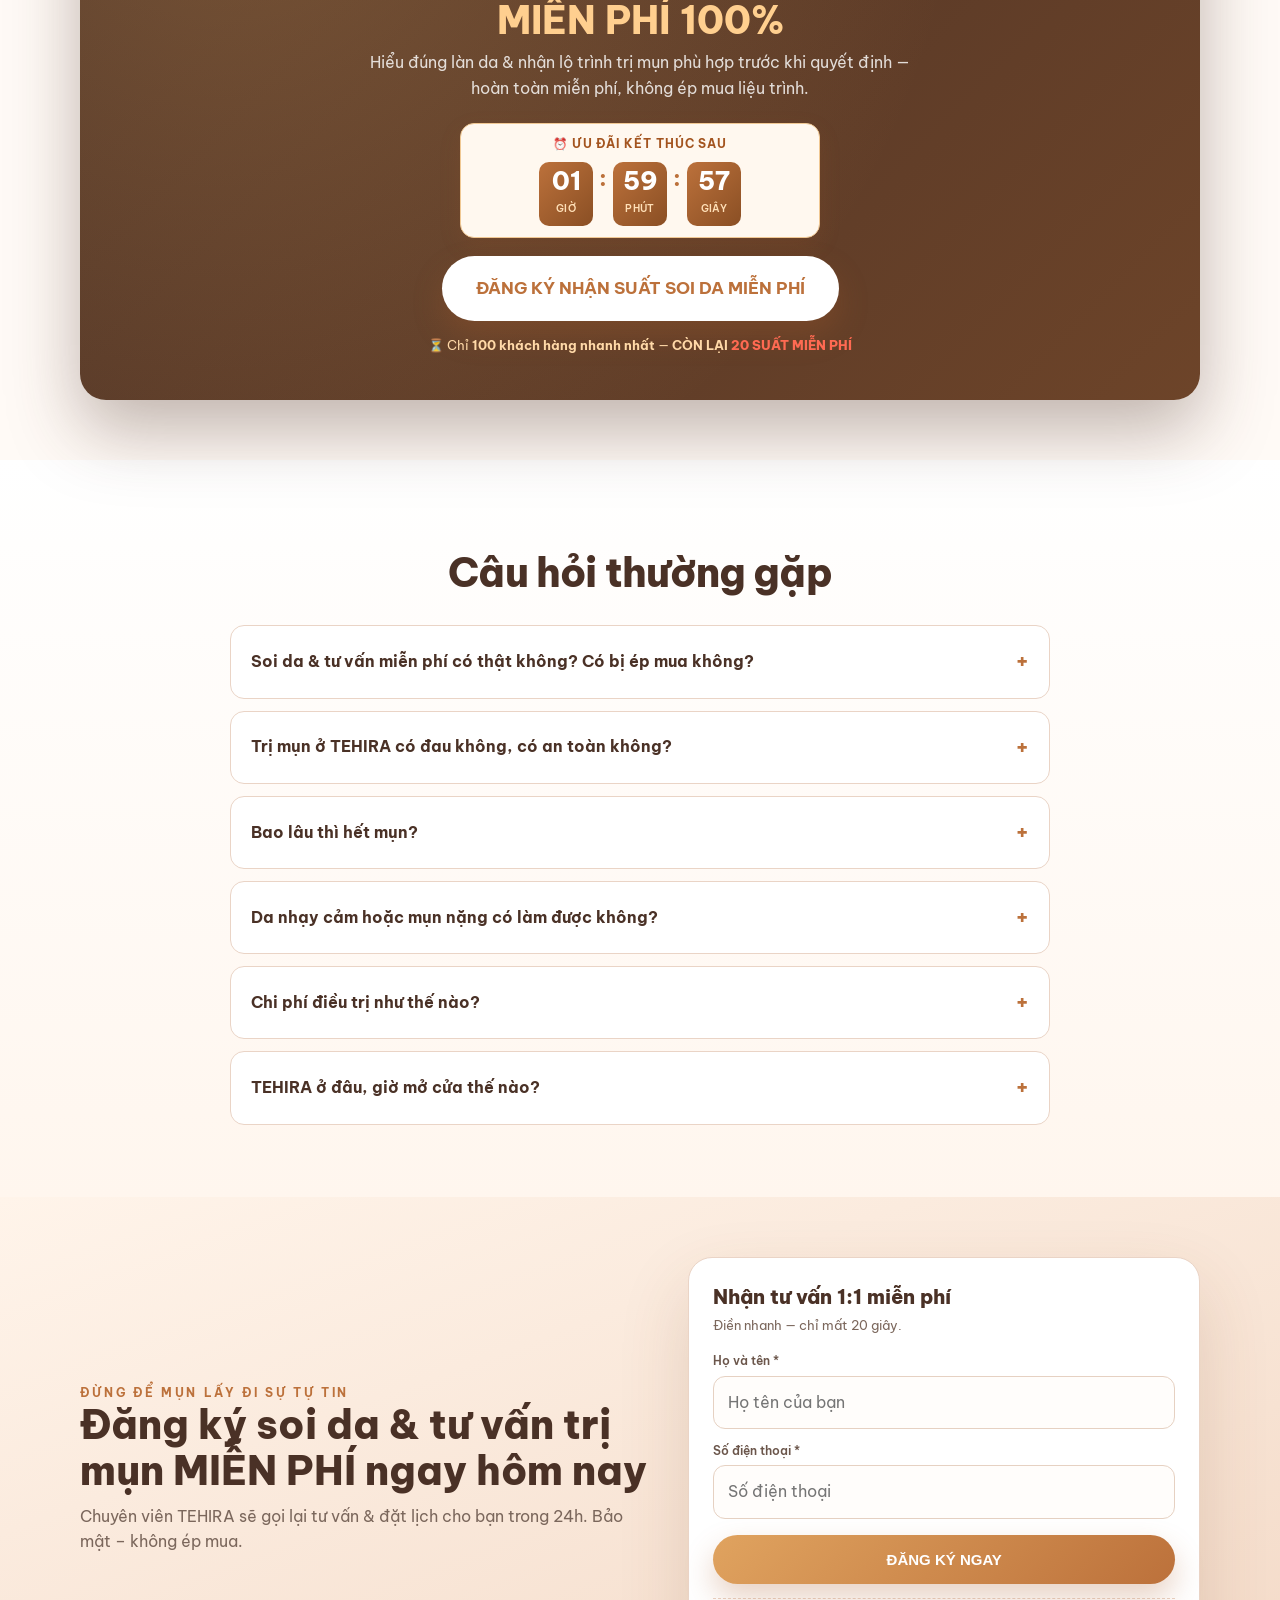
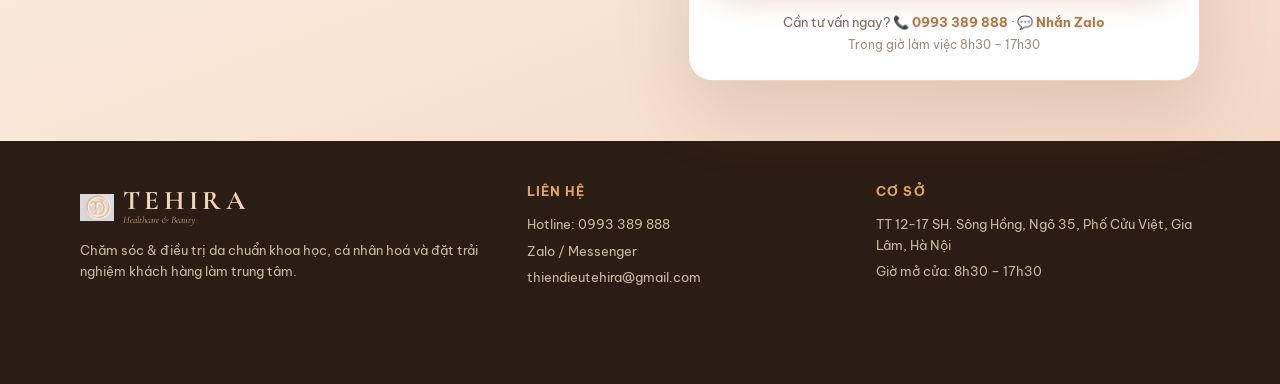
==== commit 9c05f69d: "Khoi noi dau: tieu de ngang hang icon, mo ta canh giua (dong bo voi loi ich)" ====
--- a/chamsocdamun/index.html
+++ b/chamsocdamun/index.html
@@ -71,11 +71,11 @@
 .card h4{font-size:17px;font-weight:700;margin-bottom:6px}
 .card p{font-size:14px;color:var(--muted)}
 
-/* Benefits: icon + tieu de cung hang, mo ta canh giua */
-.ben-grid .card{display:flex;flex-wrap:wrap;align-items:center;text-align:left}
-.ben-grid .card .ic{margin-bottom:0}
-.ben-grid .card h4{flex:1;min-width:0;margin:0 0 0 13px}
-.ben-grid .card p{flex-basis:100%;text-align:center;margin-top:13px}
+/* Pain & Benefits: icon + tieu de cung hang, mo ta canh giua */
+.ben-grid .card,.pain-grid .card{display:flex;flex-wrap:wrap;align-items:center;text-align:left}
+.ben-grid .card .ic,.pain-grid .card .ic{margin-bottom:0}
+.ben-grid .card h4,.pain-grid .card h4{flex:1;min-width:0;margin:0 0 0 13px}
+.ben-grid .card p,.pain-grid .card p{flex-basis:100%;text-align:center;margin-top:13px}
 
 /* Steps */
 .steps{display:grid;grid-template-columns:repeat(4,1fr);gap:16px;margin-top:34px;counter-reset:s}
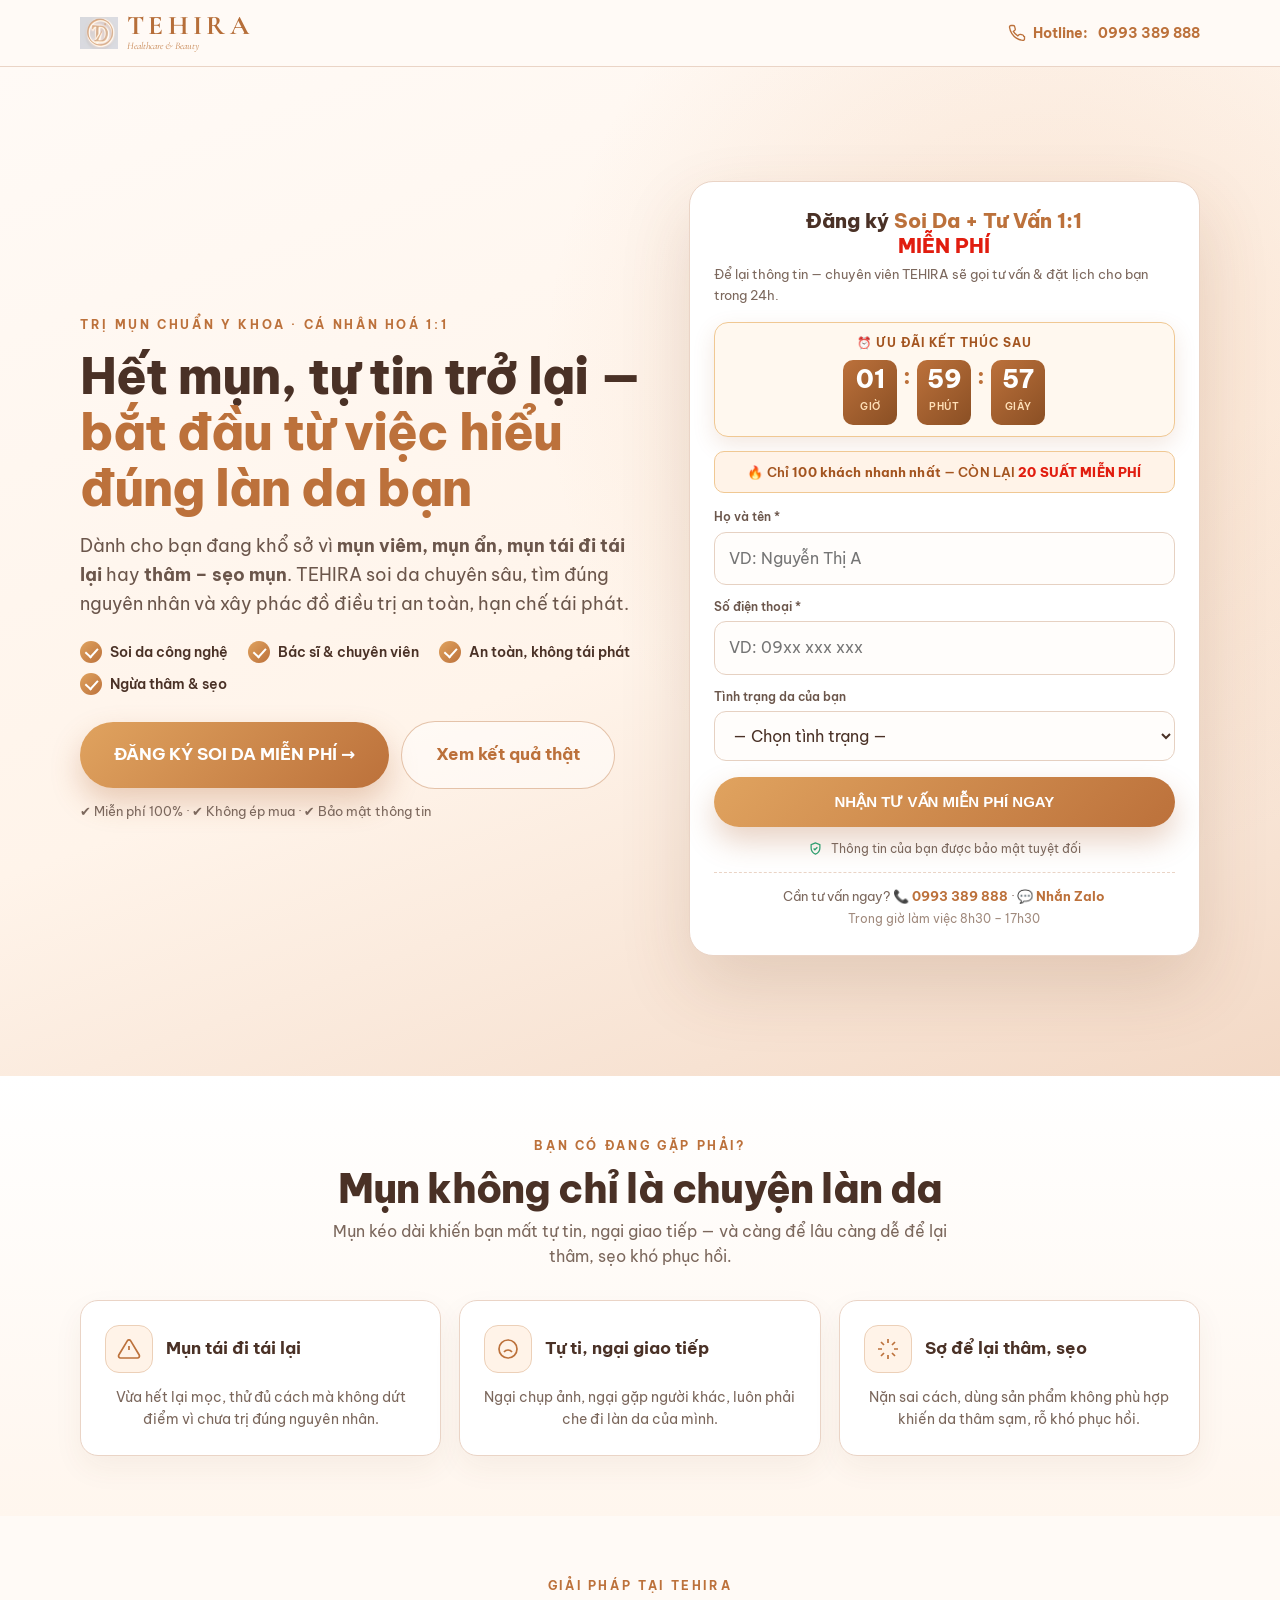
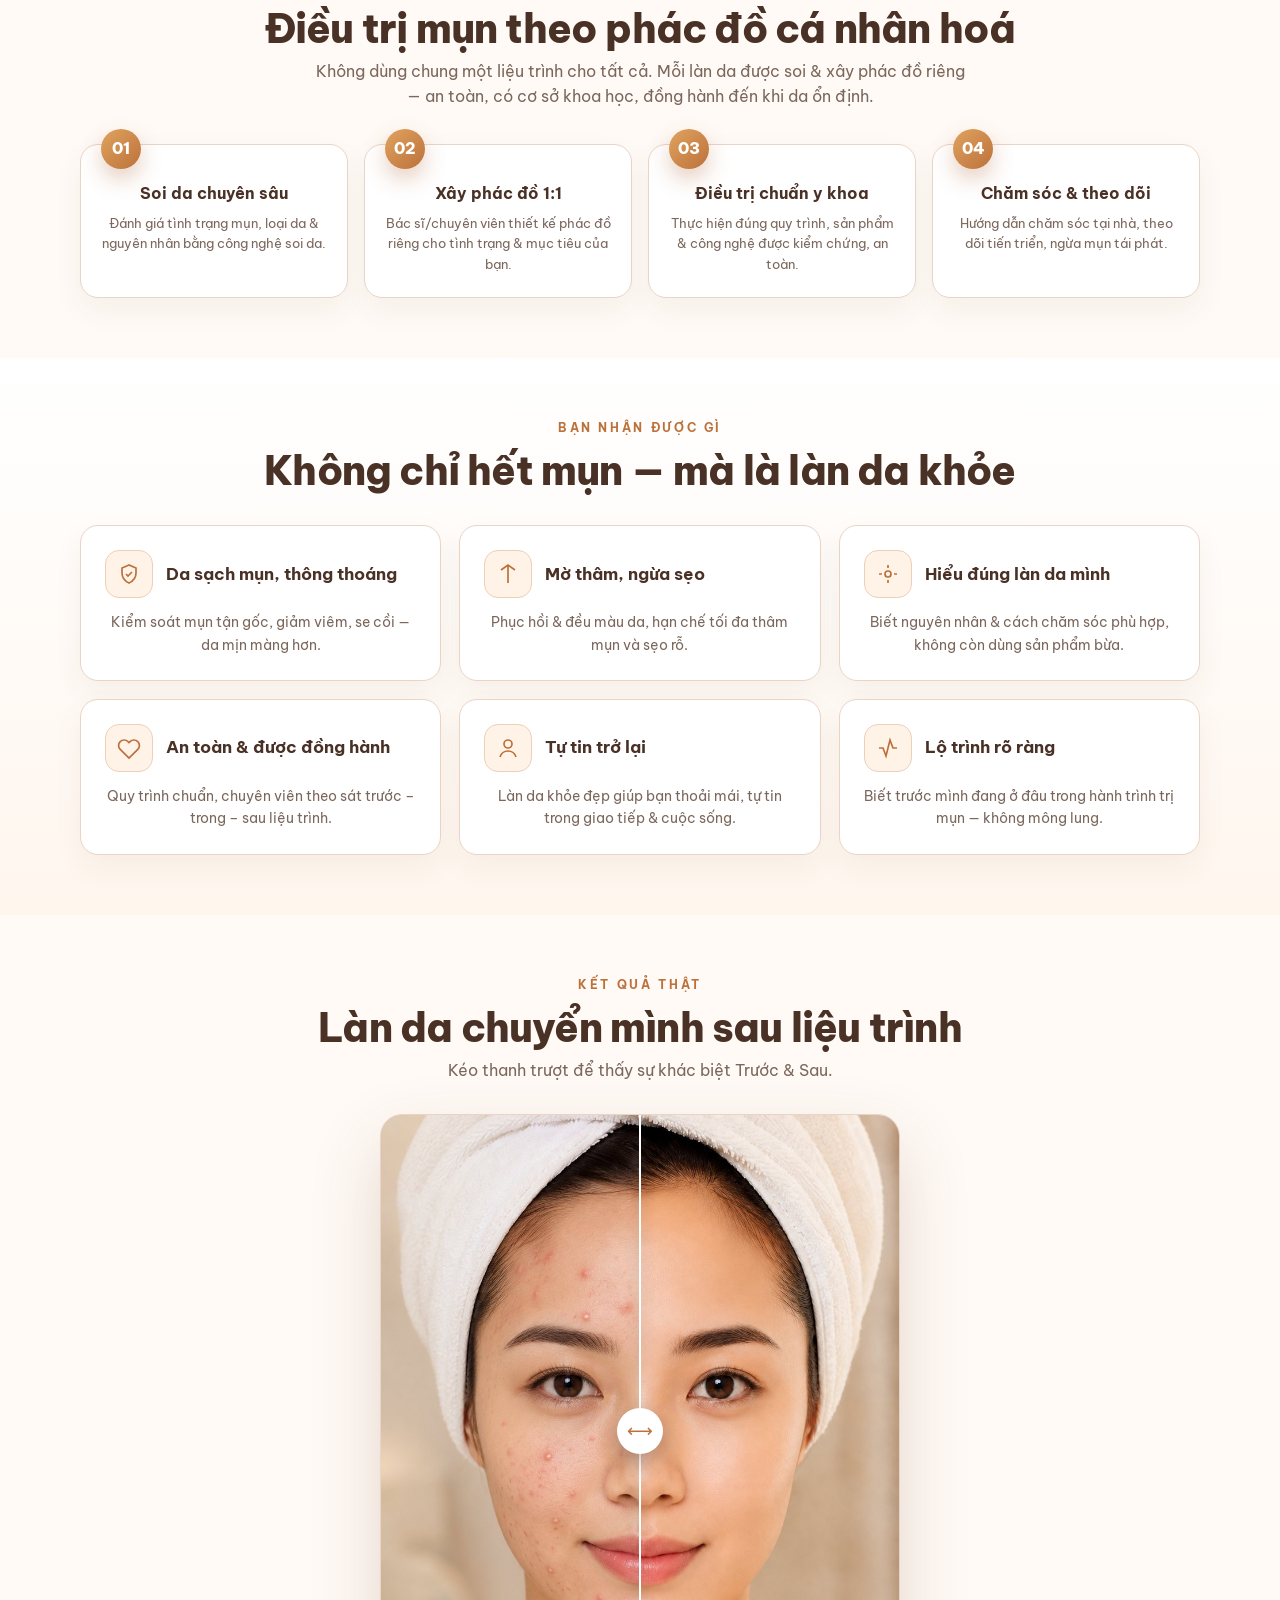
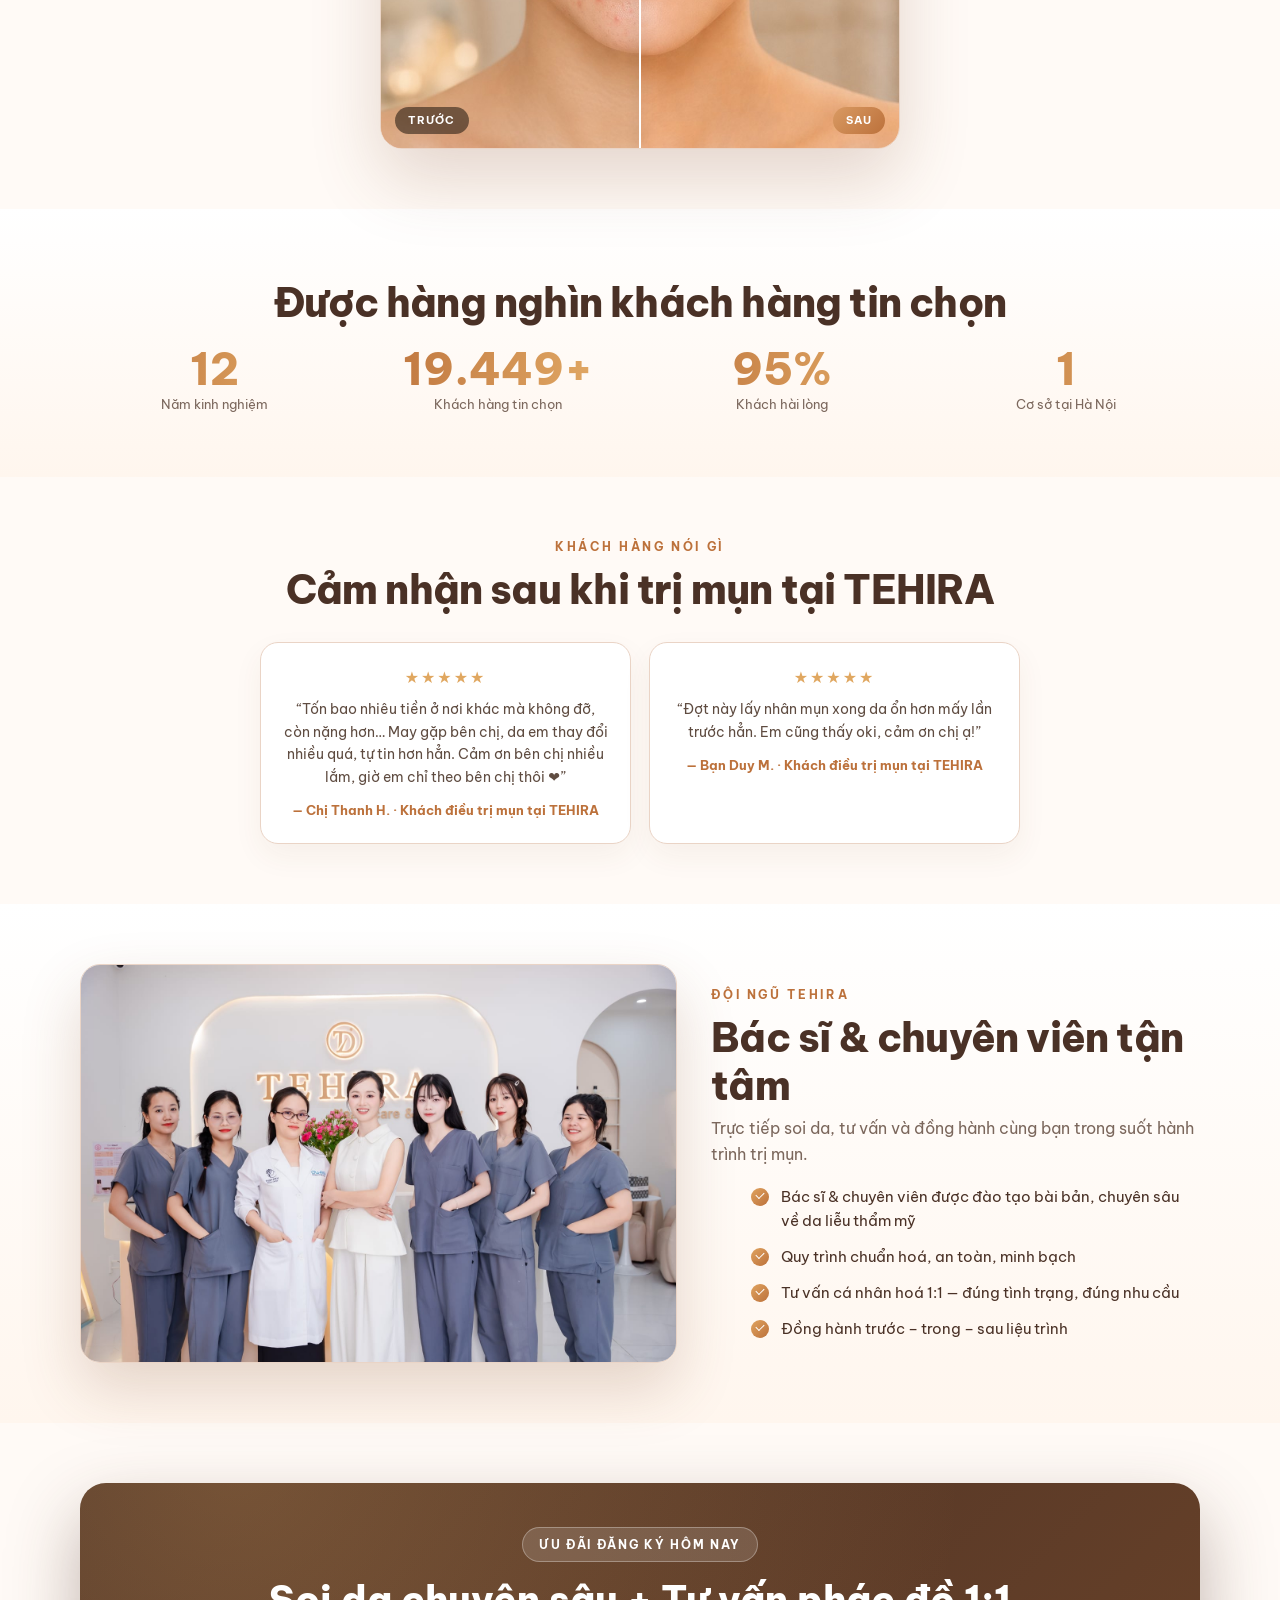
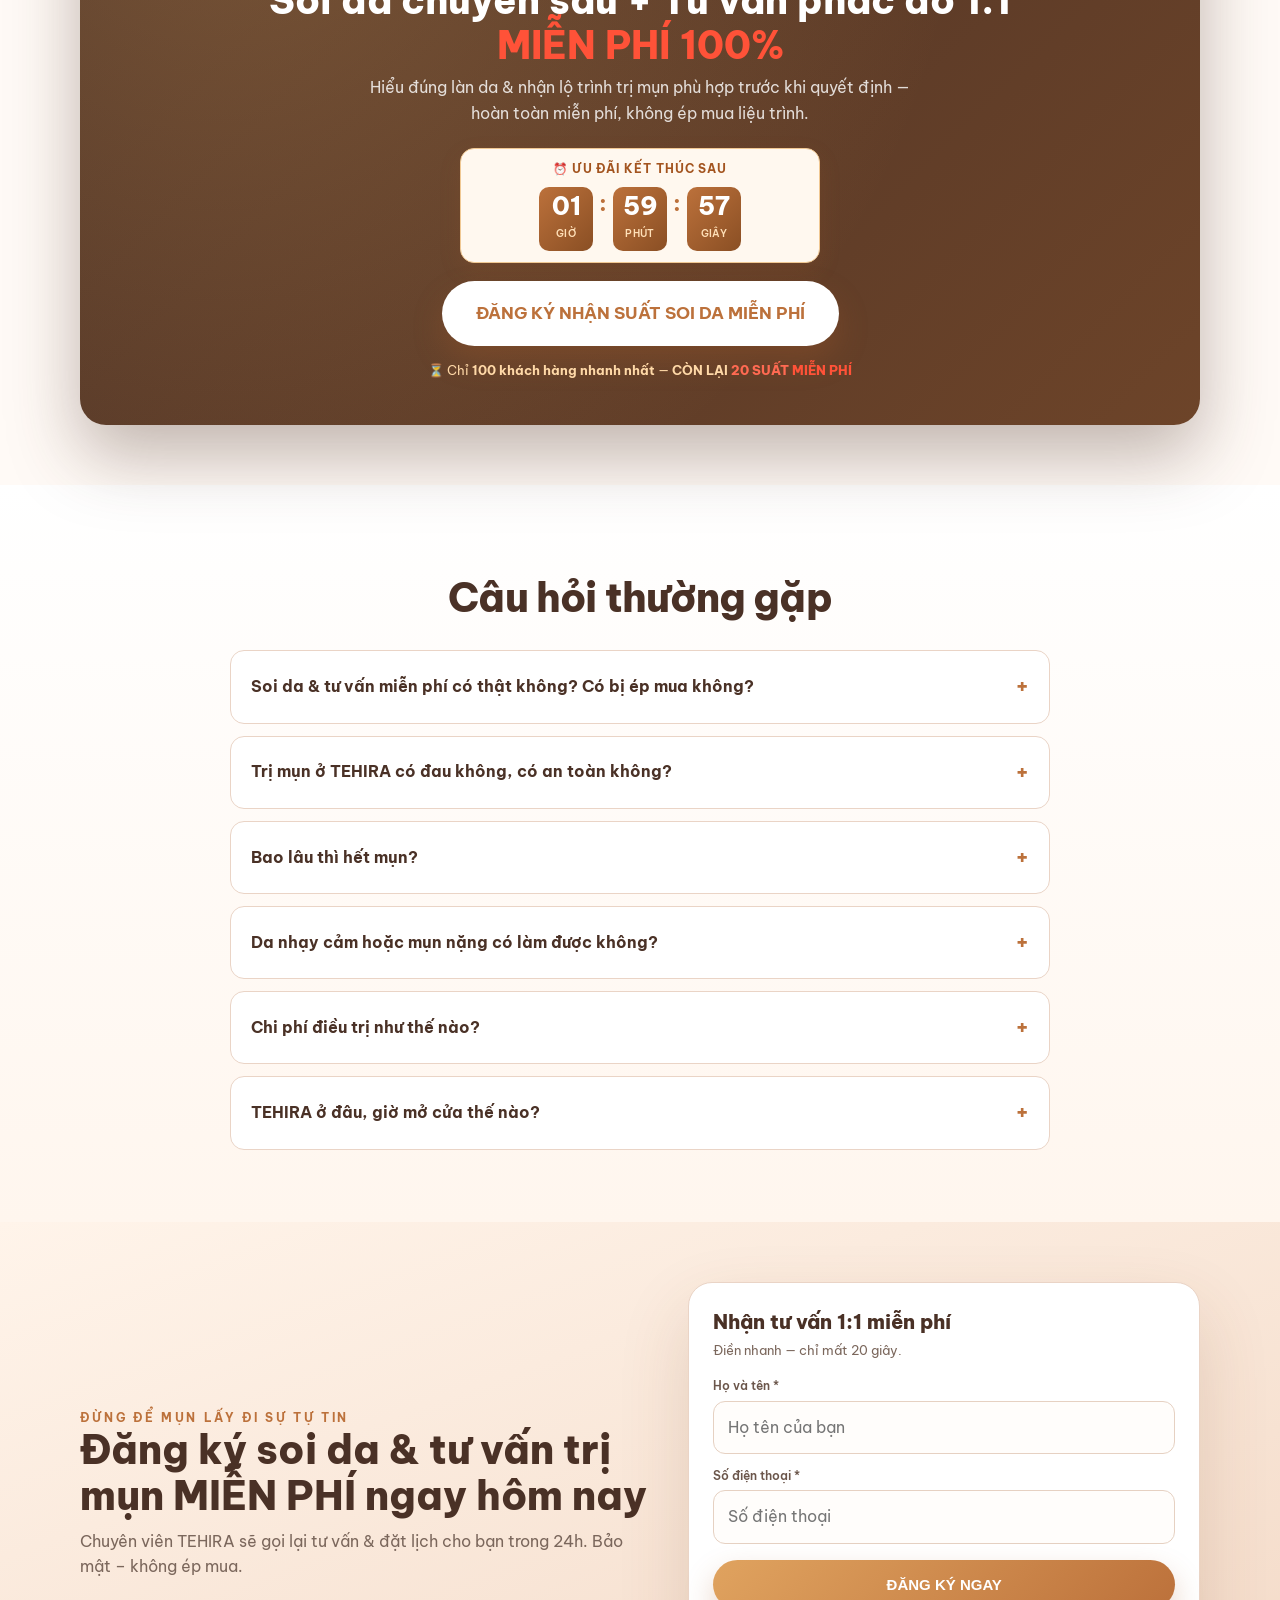
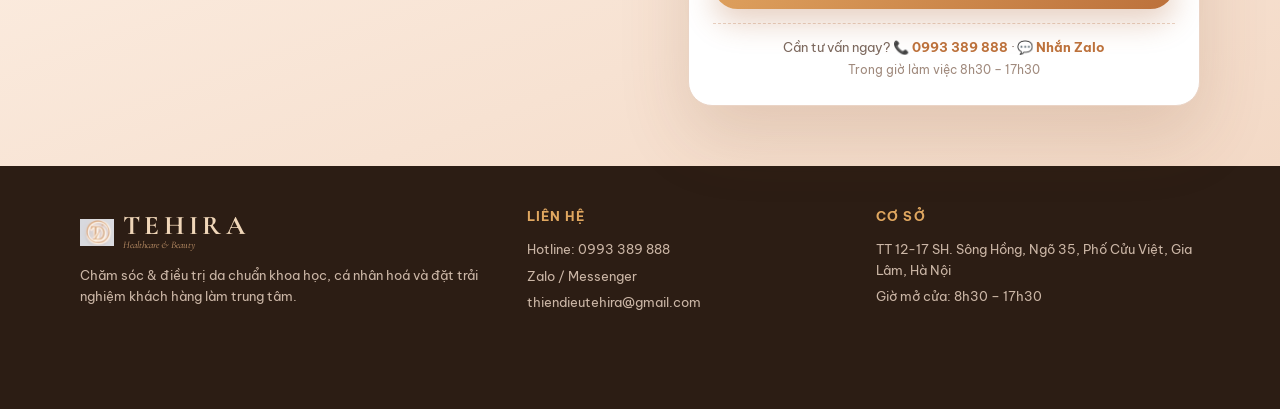
==== commit 0246546d: "Chu MIEN PHI: do + hieu ung nhap nhay, tieu de form xuong dong can giua" ====
--- a/chamsocdamun/index.html
+++ b/chamsocdamun/index.html
@@ -201,6 +201,10 @@
 /* Social proof toast + so suat con lai */
 .slots{color:#e11d0f;font-weight:800;white-space:nowrap}
 .offer .slots{color:#ff6a52}
+@keyframes freefx{0%,100%{transform:scale(1)}50%{transform:scale(1.16)}}
+.freefx{display:inline-block;color:#e11d0f;font-weight:800;white-space:nowrap;transform-origin:center;animation:freefx 1.05s ease-in-out infinite}
+.offer .freefx{color:#ff5238}
+@media(prefers-reduced-motion:reduce){.freefx{animation:none}}
 .sp{position:fixed;left:16px;bottom:16px;z-index:80;max-width:300px;background:#fff;border:1px solid var(--line);border-radius:14px;box-shadow:0 16px 40px rgba(120,68,38,.22);padding:11px 14px 11px 11px;display:flex;gap:10px;align-items:center;transform:translateY(170%);opacity:0;transition:transform .5s cubic-bezier(.2,.8,.2,1),opacity .5s;pointer-events:none}
 .sp.show{transform:none;opacity:1}
 .sp .av{width:40px;height:40px;border-radius:50%;background:linear-gradient(135deg,#e0a35f,#bc713b);color:#fff;display:grid;place-items:center;font-weight:800;font-size:16px;flex:0 0 auto}
@@ -249,8 +253,8 @@
 
     <!-- FORM (khối chuyển đổi chính) -->
     <div class="form-card" id="dangky" data-rev>
-      <h3>Đăng ký <span style="color:var(--gold2)">Soi Da + Tư Vấn 1:1</span> MIỄN PHÍ</h3>
-      <p class="cap">Để lại thông tin — chuyên viên TEHIRA sẽ gọi tư vấn &amp; đặt lịch cho bạn trong 24h.</p><div class="cd" data-countdown><div class="cd-label">⏰ ƯU ĐÃI KẾT THÚC SAU</div><div class="cd-time"><div class="cd-box"><b data-h>00</b><span>GIỜ</span></div><div class="cd-sep">:</div><div class="cd-box"><b data-m>00</b><span>PHÚT</span></div><div class="cd-sep">:</div><div class="cd-box"><b data-s>00</b><span>GIÂY</span></div></div></div><div class="hot">🔥 Chỉ <b>100 khách nhanh nhất</b> — CÒN LẠI <b class="slots"><span data-slots>20</span> SUẤT MIỄN PHÍ</b></div>
+      <h3 style="text-align:center">Đăng ký <span style="color:var(--gold2)">Soi Da + Tư Vấn 1:1</span><br><span class="freefx">MIỄN PHÍ</span></h3>
+      <p class="cap">Để lại thông tin — chuyên viên TEHIRA sẽ gọi tư vấn &amp; đặt lịch cho bạn trong 24h.</p><div class="cd" data-countdown><div class="cd-label">⏰ ƯU ĐÃI KẾT THÚC SAU</div><div class="cd-time"><div class="cd-box"><b data-h>00</b><span>GIỜ</span></div><div class="cd-sep">:</div><div class="cd-box"><b data-m>00</b><span>PHÚT</span></div><div class="cd-sep">:</div><div class="cd-box"><b data-s>00</b><span>GIÂY</span></div></div></div><div class="hot">🔥 Chỉ <b>100 khách nhanh nhất</b> — CÒN LẠI <b class="slots"><span data-slots>20</span> SUẤT</b> <span class="freefx">MIỄN PHÍ</span></div>
       <form id="leadForm" novalidate>
         <div class="field">
           <label>Họ và tên *</label>
@@ -391,10 +395,10 @@
   <div class="wrap">
     <div class="offer" data-rev>
       <span class="tag">ƯU ĐÃI ĐĂNG KÝ HÔM NAY</span>
-      <h3>Soi da chuyên sâu + Tư vấn phác đồ 1:1<br><span class="free">MIỄN PHÍ 100%</span></h3>
+      <h3>Soi da chuyên sâu + Tư vấn phác đồ 1:1<br><span class="free freefx">MIỄN PHÍ 100%</span></h3>
       <p>Hiểu đúng làn da &amp; nhận lộ trình trị mụn phù hợp trước khi quyết định — hoàn toàn miễn phí, không ép mua liệu trình.</p>
       <div style="max-width:360px;margin:0 auto 18px"><div class="cd" data-countdown><div class="cd-label">⏰ ƯU ĐÃI KẾT THÚC SAU</div><div class="cd-time"><div class="cd-box"><b data-h>00</b><span>GIỜ</span></div><div class="cd-sep">:</div><div class="cd-box"><b data-m>00</b><span>PHÚT</span></div><div class="cd-sep">:</div><div class="cd-box"><b data-s>00</b><span>GIÂY</span></div></div></div></div><a class="btn big" href="#dangky">ĐĂNG KÝ NHẬN SUẤT SOI DA MIỄN PHÍ</a>
-      <div class="scar">⏳ Chỉ <b>100 khách hàng nhanh nhất</b> — <b>CÒN LẠI <span class="slots"><span data-slots>20</span> SUẤT MIỄN PHÍ</span></b></div>
+      <div class="scar">⏳ Chỉ <b>100 khách hàng nhanh nhất</b> — <b>CÒN LẠI <span class="slots"><span data-slots>20</span> SUẤT</span></b> <span class="freefx">MIỄN PHÍ</span></div>
     </div>
   </div>
 </section>
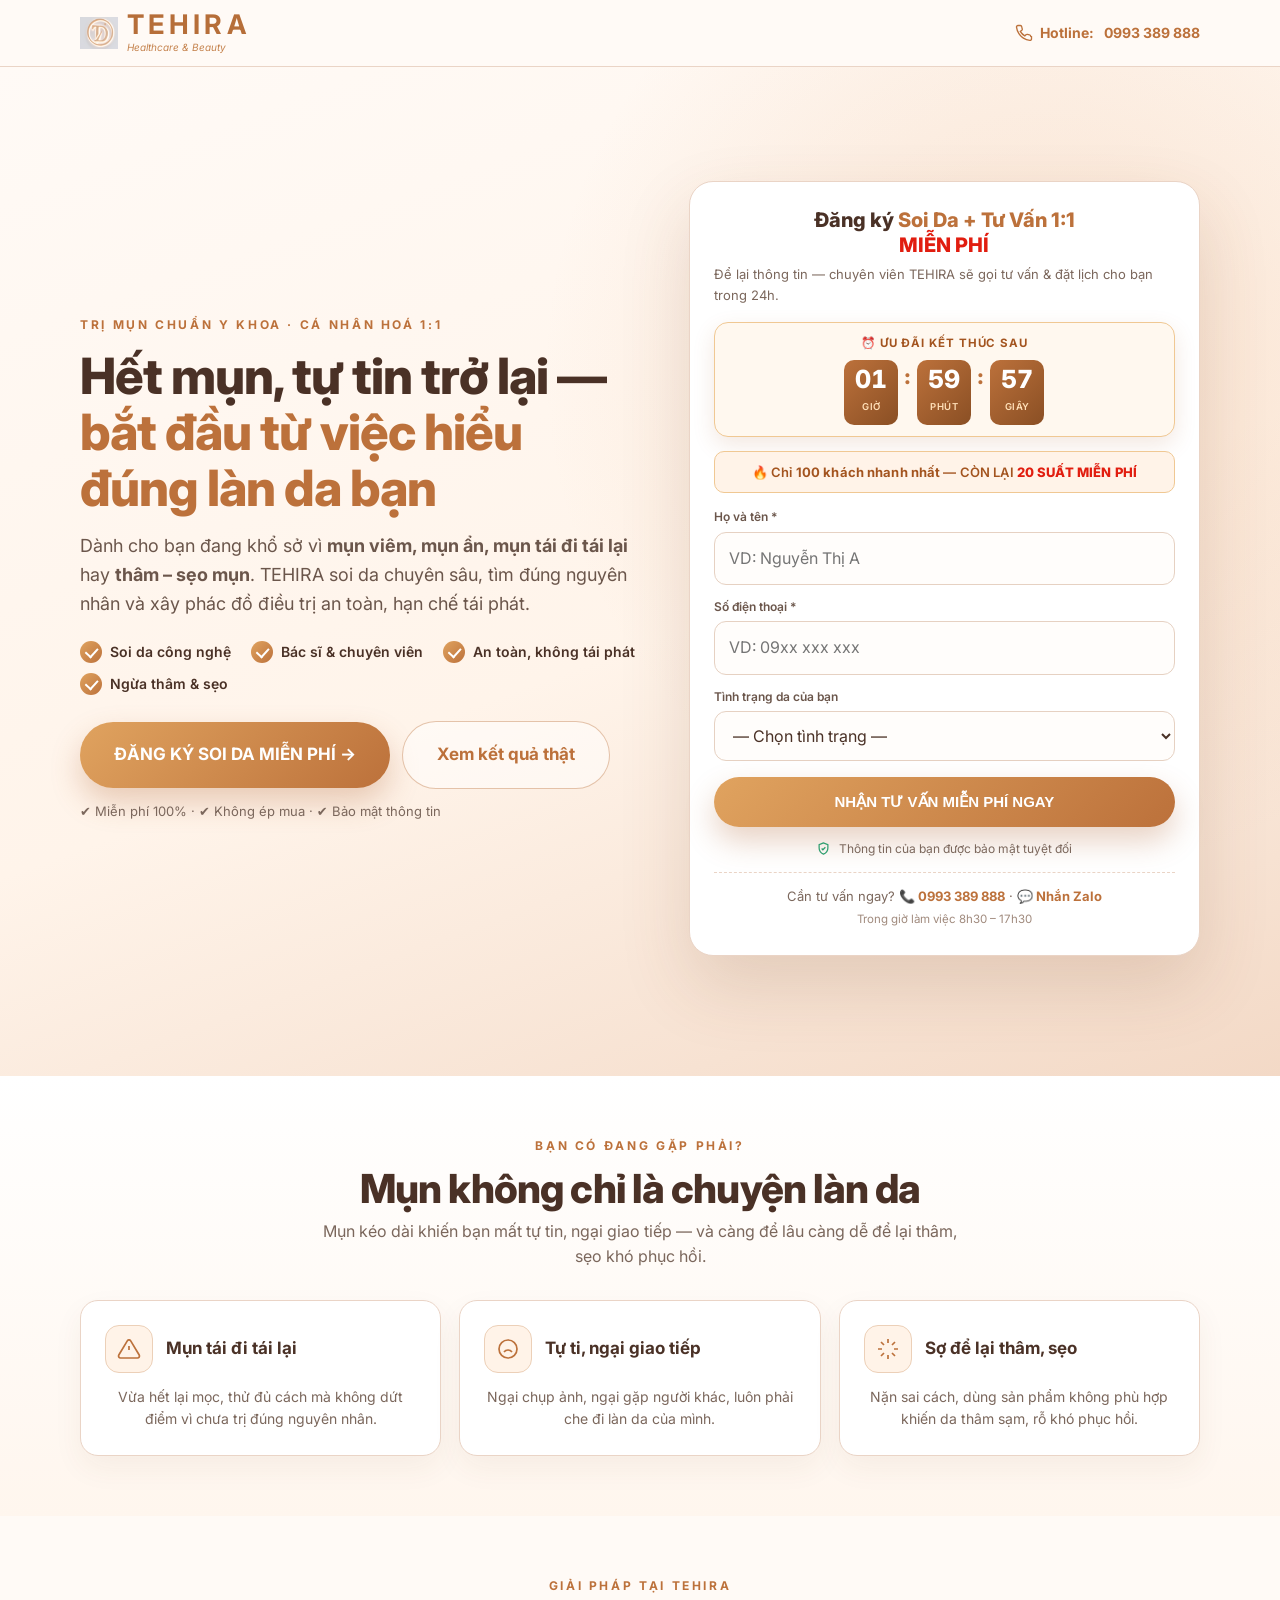
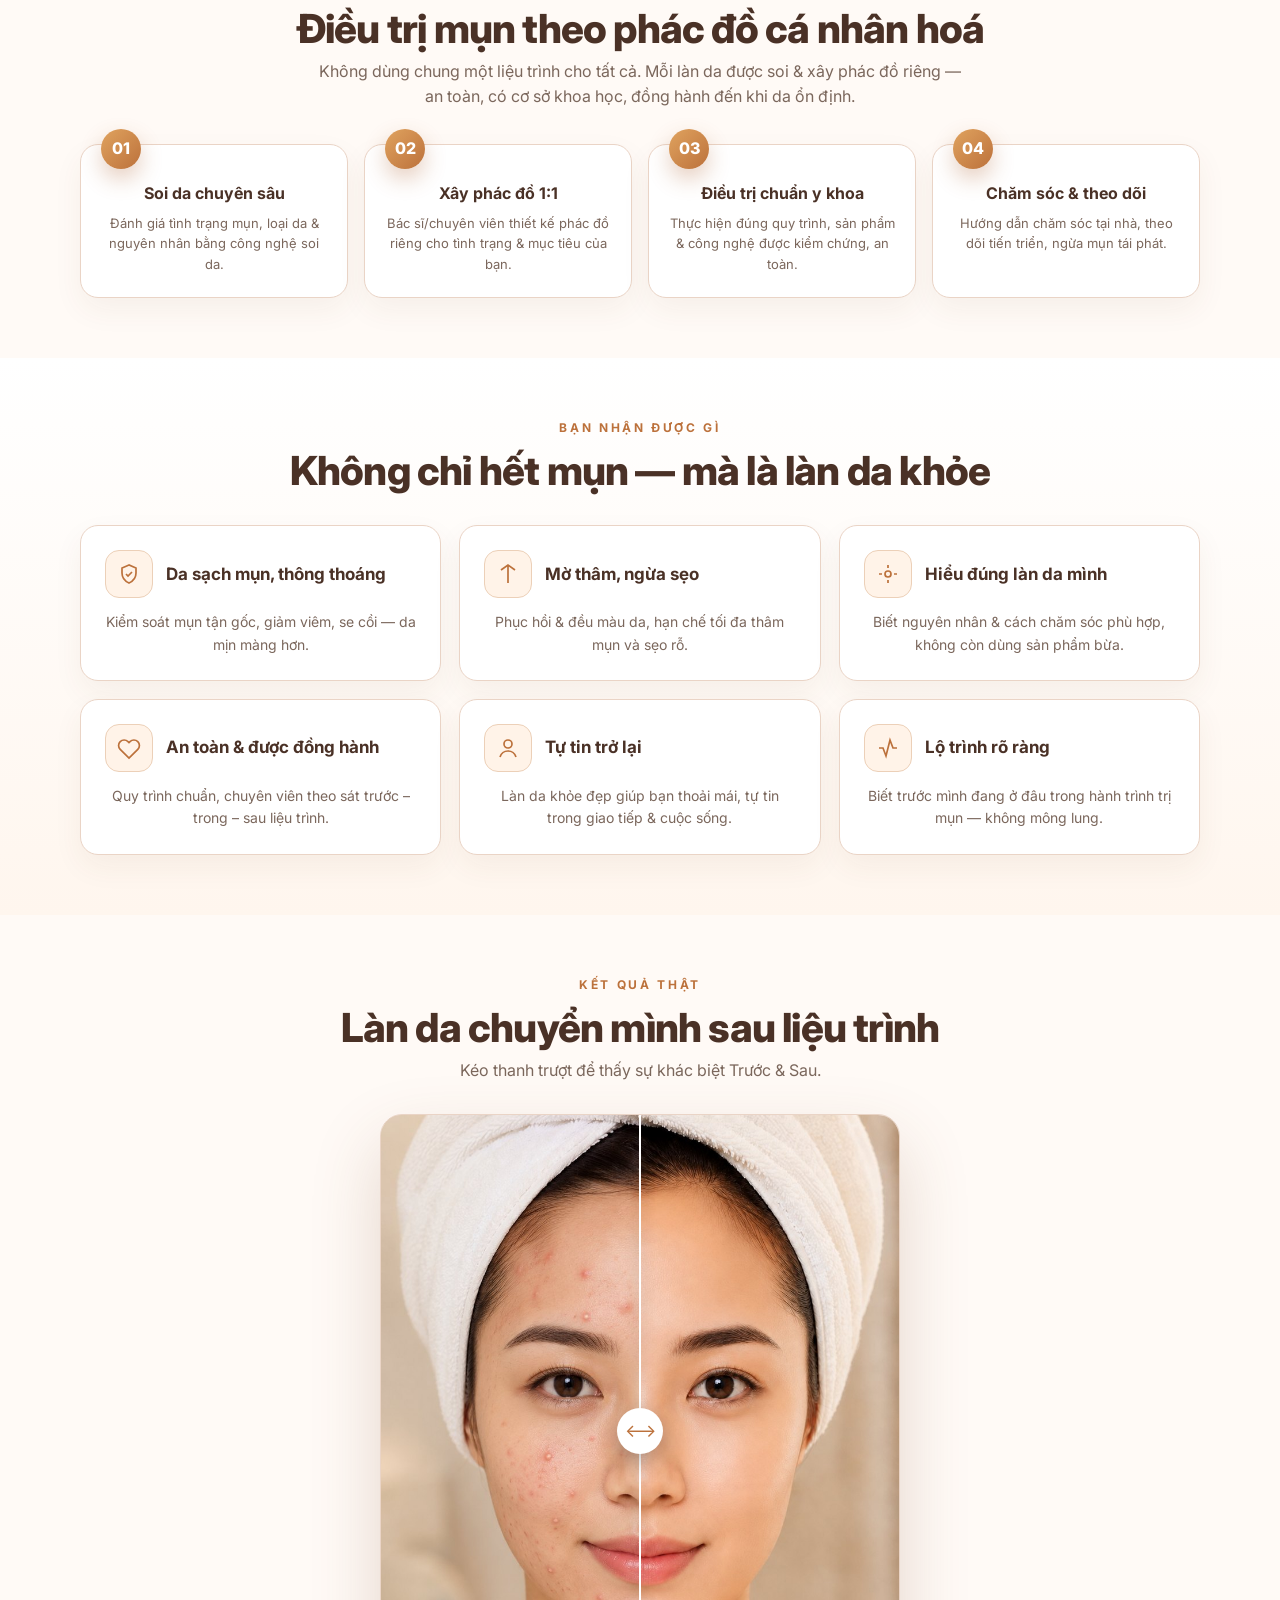
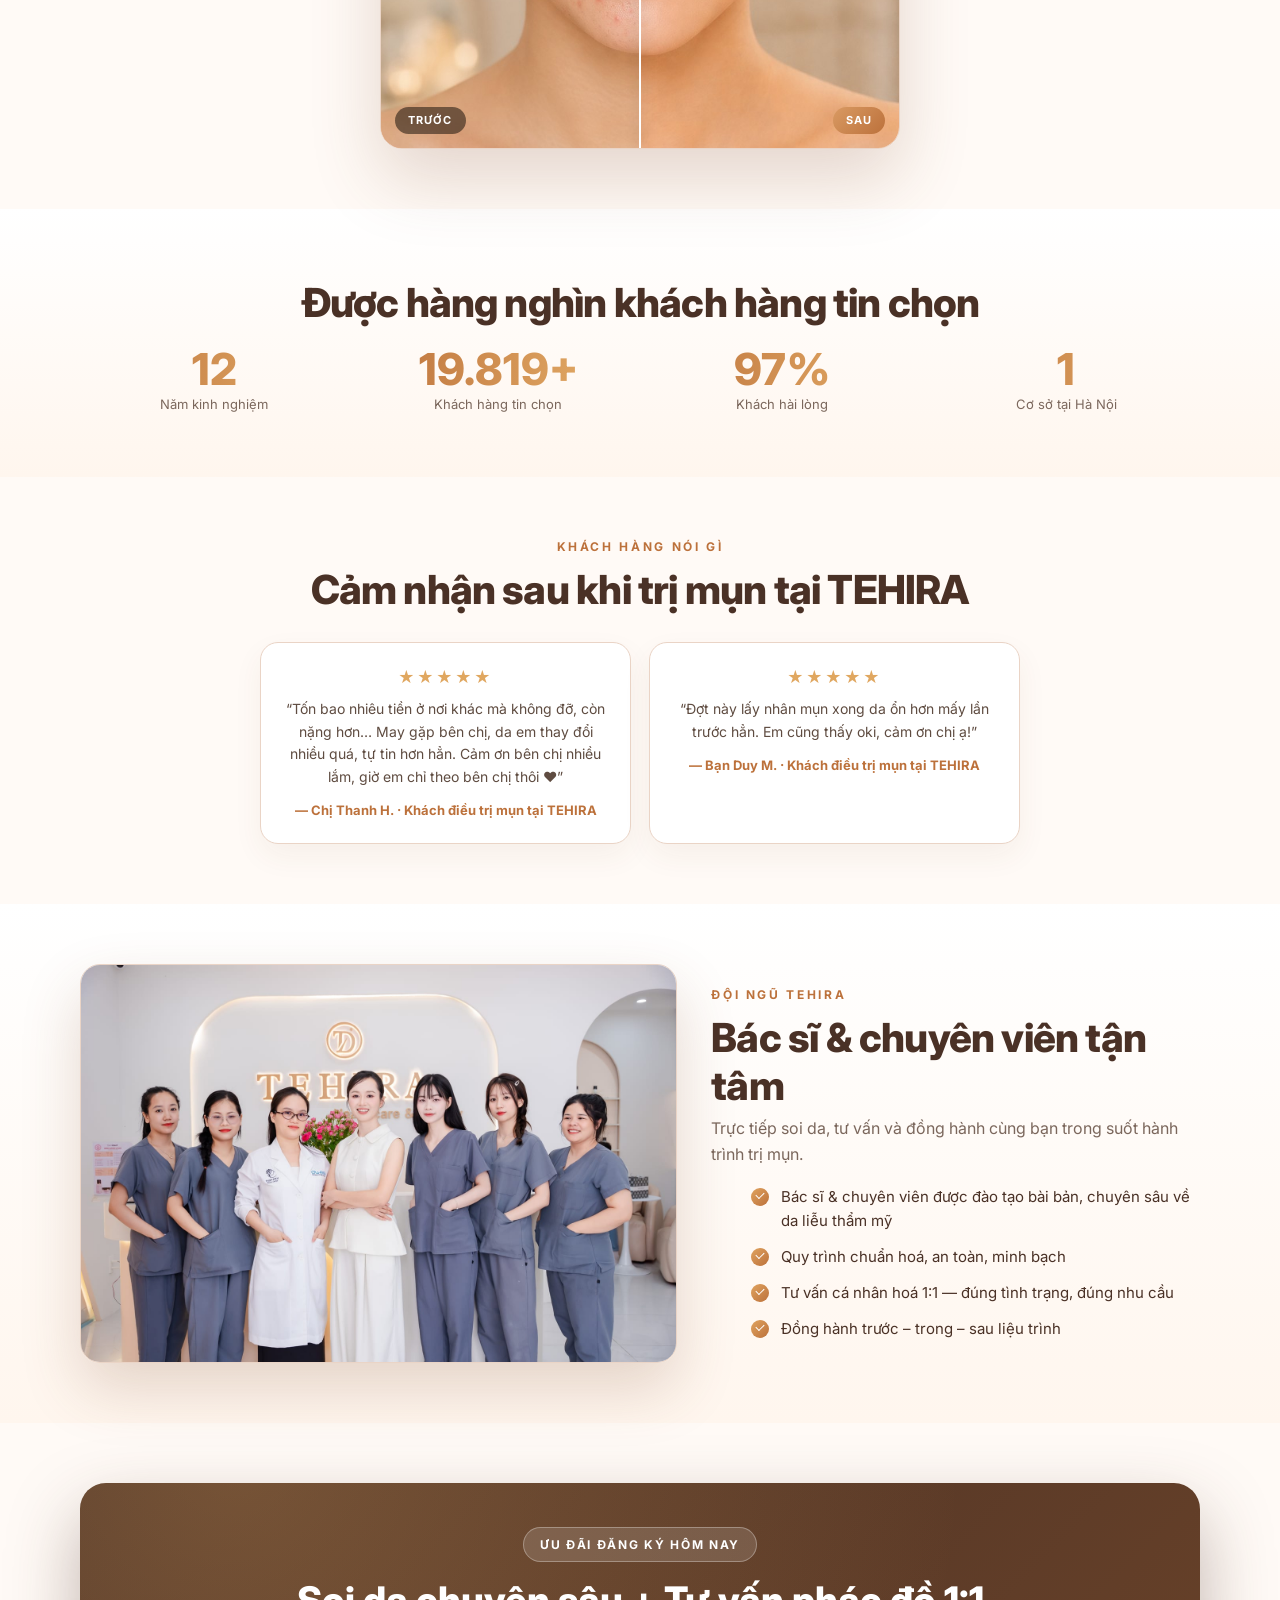
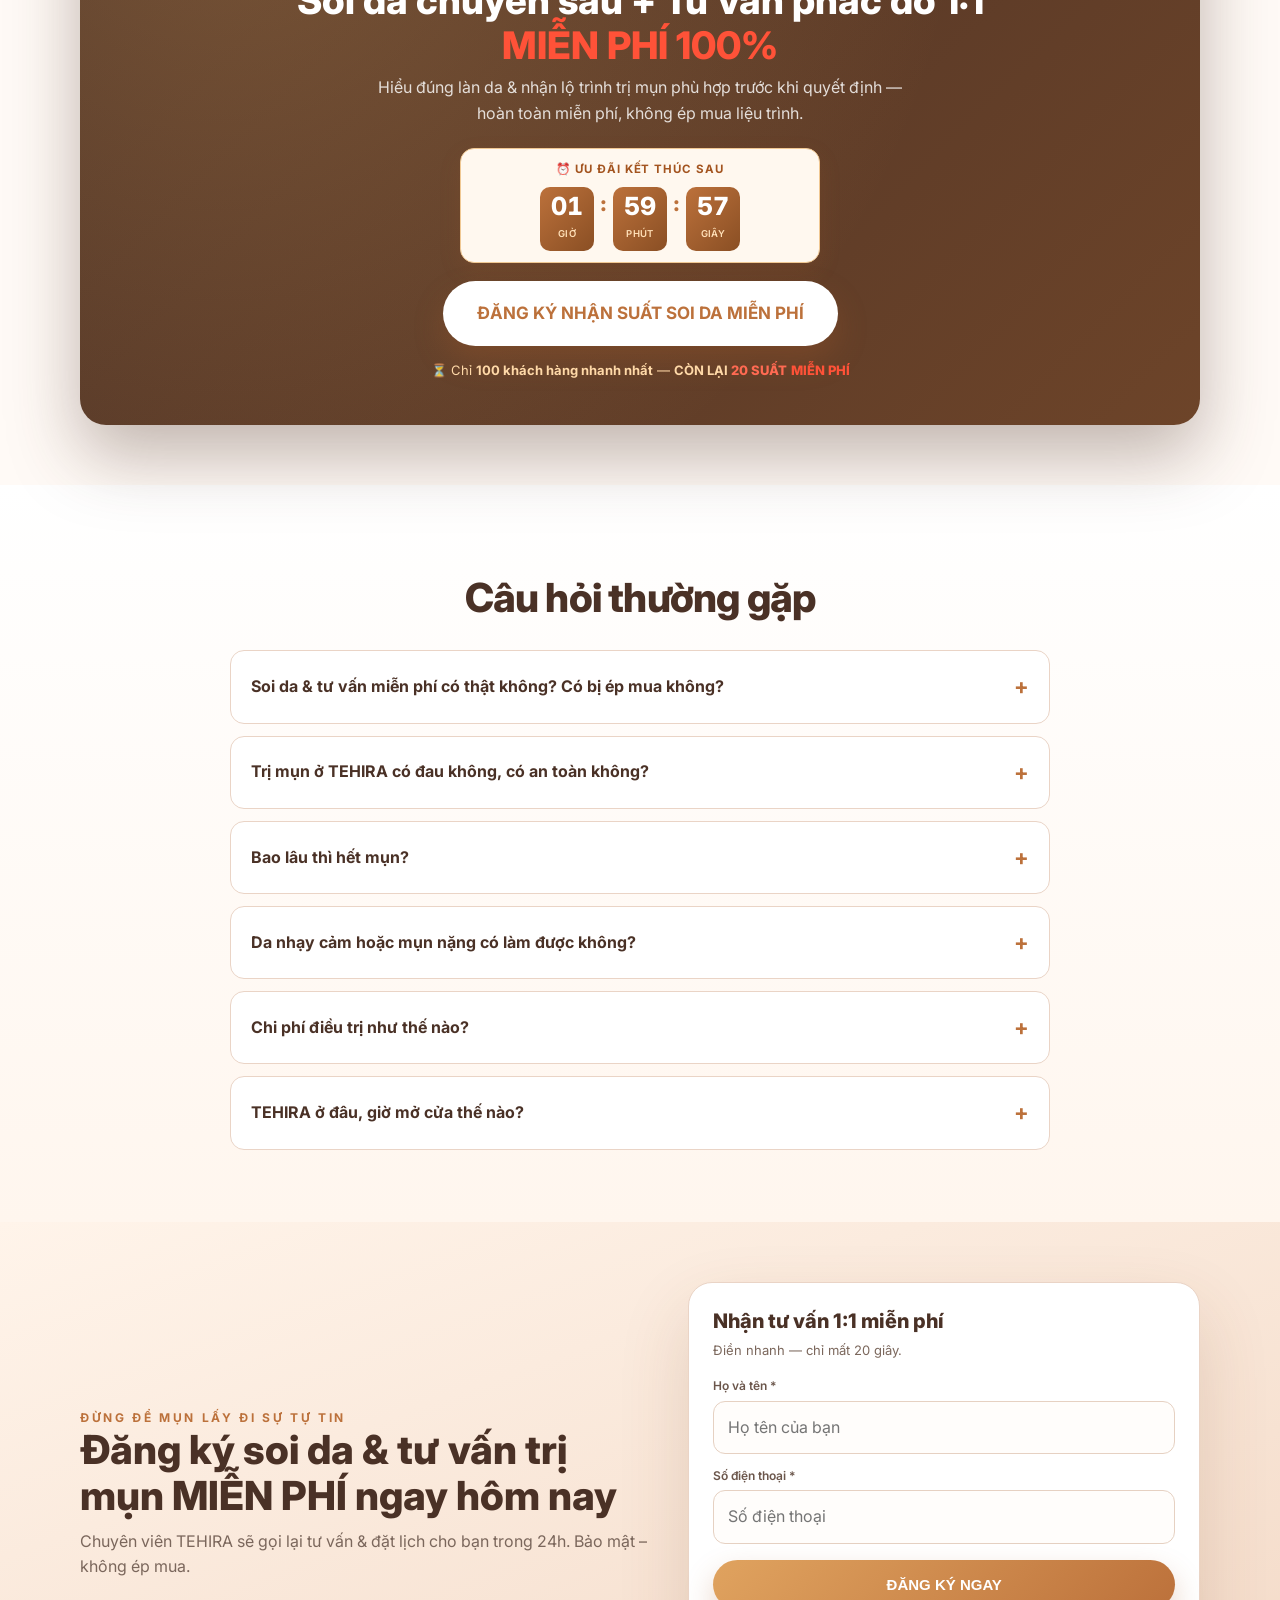
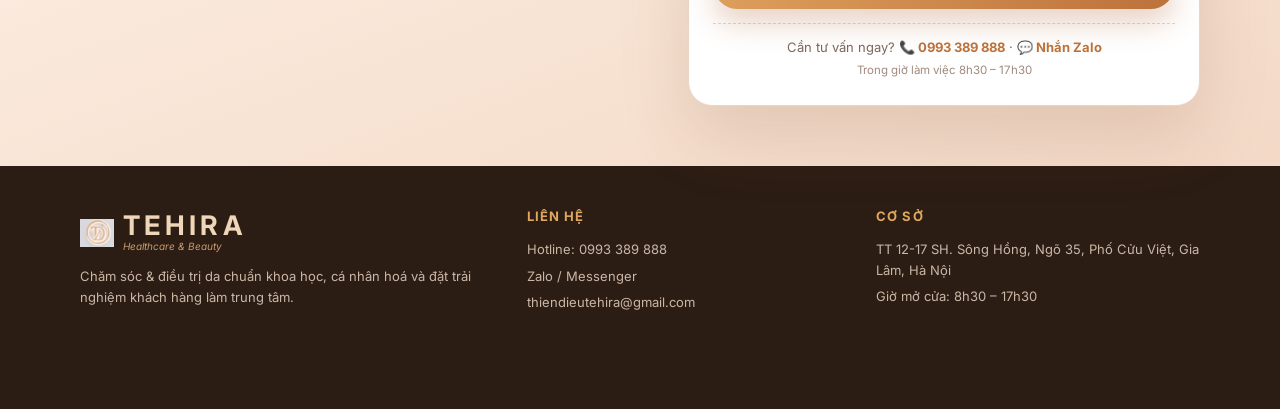
==== commit 4a5340ad: "Doi toan bo font web sang Inter (giong font khung chat)" ====
--- a/chamsocdamun/index.html
+++ b/chamsocdamun/index.html
@@ -7,11 +7,11 @@
 <meta name="description" content="Đăng ký soi da chuyên sâu + tư vấn phác đồ trị mụn cá nhân hoá 1:1 MIỄN PHÍ cùng chuyên gia TEHIRA. An toàn, hạn chế tái phát, ngừa thâm sẹo.">
 <meta name="theme-color" content="#fffaf6">
 <style>
-@import url('https://fonts.googleapis.com/css2?family=Be+Vietnam+Pro:wght@300;400;500;600;700;800&family=Cormorant+Garamond:wght@600;700&display=swap');
+@import url('https://fonts.googleapis.com/css2?family=Inter:ital,wght@0,400;0,500;0,600;0,700;1,400;1,500&display=swap');
 :root{--ivory:#fffaf6;--peach:#f5ded0;--gold:#c98954;--gold2:#bc713b;--brown:#4a3126;--muted:#7b675c;--line:#ead4c6;--ok:#2f9e6f}
 *{box-sizing:border-box;margin:0}
 html{scroll-behavior:smooth}
-body{background:var(--ivory);color:var(--brown);font-family:'Be Vietnam Pro',system-ui,Arial,sans-serif;line-height:1.6;overflow-x:clip}
+body{background:var(--ivory);color:var(--brown);font-family:'Inter',system-ui,Arial,sans-serif;line-height:1.6;overflow-x:clip}
 a{color:inherit;text-decoration:none}
 img{max-width:100%;display:block}
 .wrap{width:min(1120px,92vw);margin:auto}
@@ -20,7 +20,7 @@
 .btn.big{padding:19px 34px;font-size:17px}
 .btn.ghost{background:rgba(255,255,255,.5);color:var(--gold2);border:1px solid rgba(188,113,59,.4);box-shadow:none}
 .eyebrow{font-size:12px;font-weight:700;letter-spacing:.22em;color:var(--gold2);text-transform:uppercase}
-h2.sec{font-family:'Be Vietnam Pro',sans-serif;font-weight:800;font-size:clamp(26px,4.4vw,40px);letter-spacing:-.02em;line-height:1.2;margin:10px 0 6px}
+h2.sec{font-family:'Inter',sans-serif;font-weight:800;font-size:clamp(26px,4.4vw,40px);letter-spacing:-.02em;line-height:1.2;margin:10px 0 6px}
 .center{text-align:center}
 .muted{color:var(--muted)}
 
@@ -29,8 +29,8 @@
 .top .wrap{display:flex;align-items:center;justify-content:space-between;height:66px}
 .brand{display:flex;align-items:center;gap:9px}
 .brand img{width:38px;height:38px;object-fit:contain}
-.brand b{font-family:'Cormorant Garamond',serif;font-size:27px;letter-spacing:.16em;color:#b66e39;line-height:1}
-.brand small{display:block;font-family:'Cormorant Garamond',serif;font-style:italic;font-size:10px;color:#c5834e;margin-top:-3px}
+.brand b{font-family:'Inter',serif;font-size:27px;letter-spacing:.16em;color:#b66e39;line-height:1}
+.brand small{display:block;font-family:'Inter',serif;font-style:italic;font-size:10px;color:#c5834e;margin-top:-3px}
 .top .call{font-weight:700;font-size:14px;color:var(--gold2);display:flex;align-items:center;gap:7px}
 .top .call svg{width:18px;height:18px}
 
